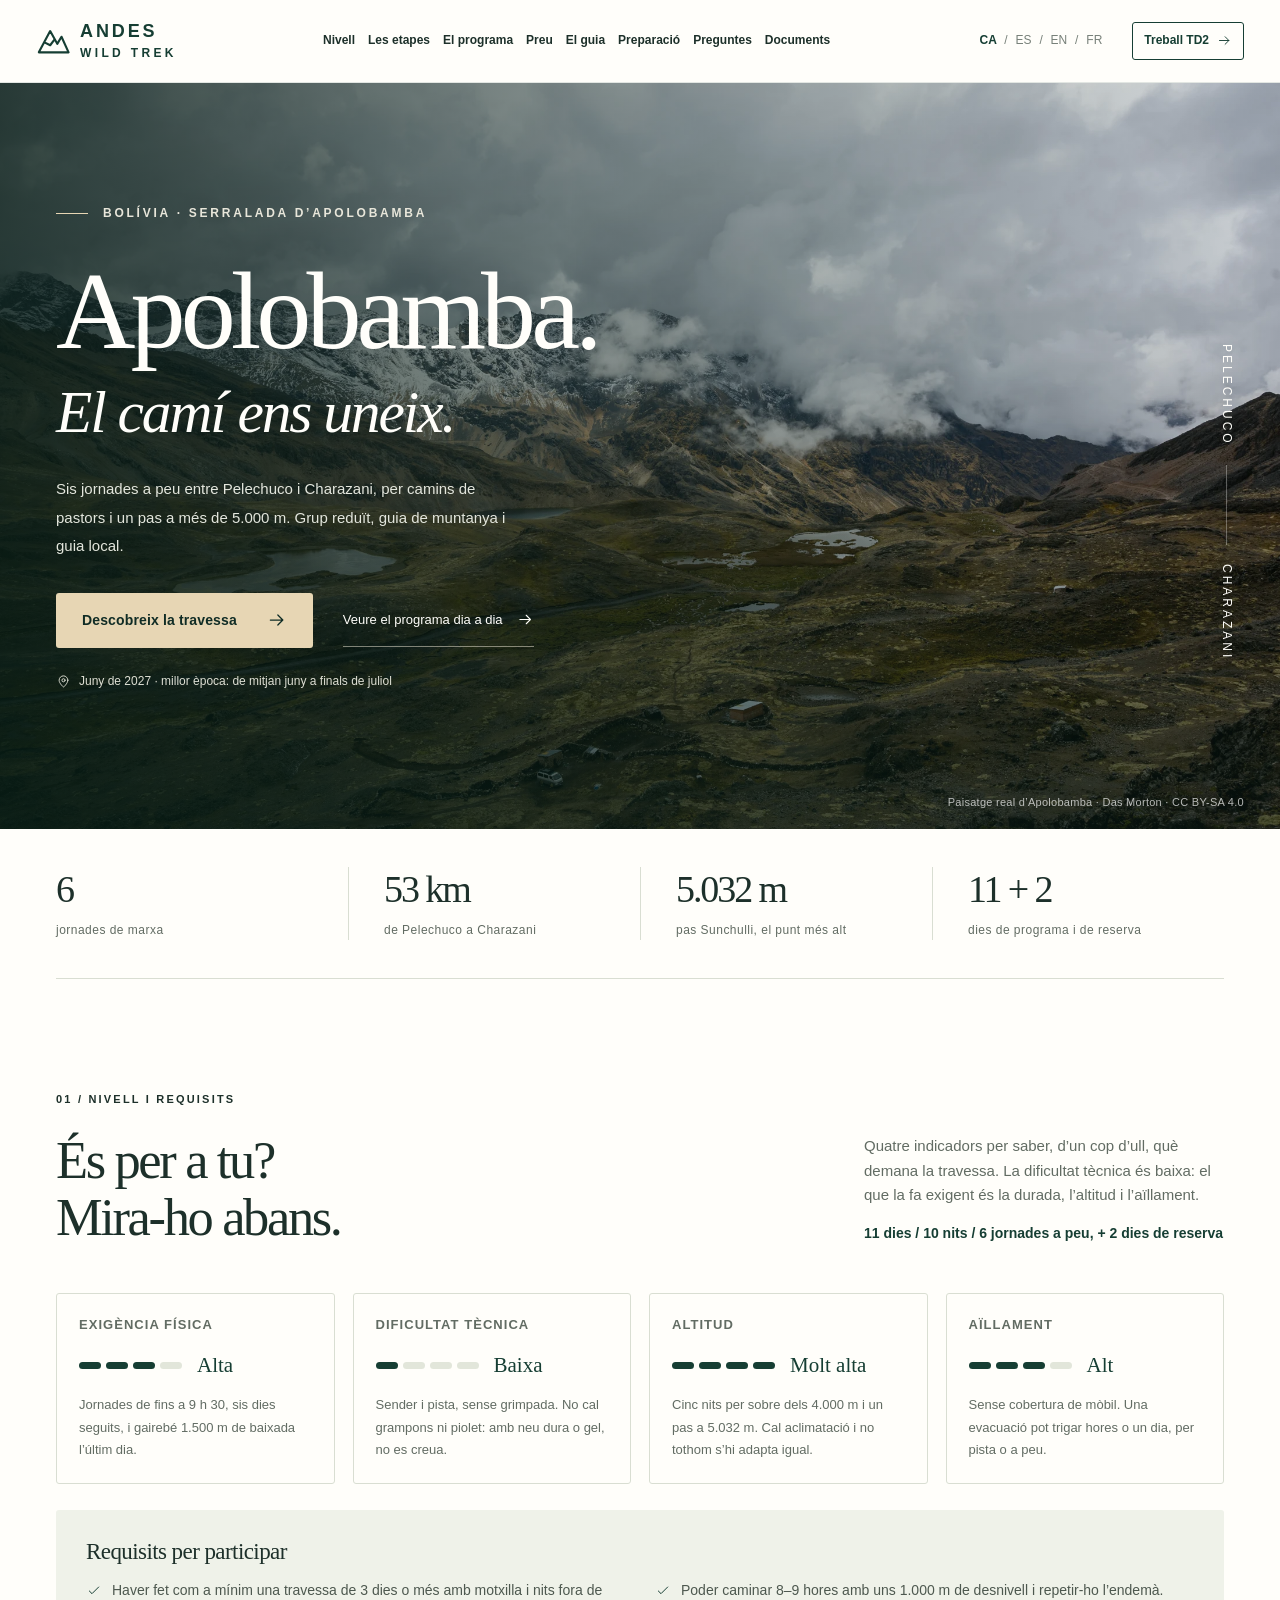
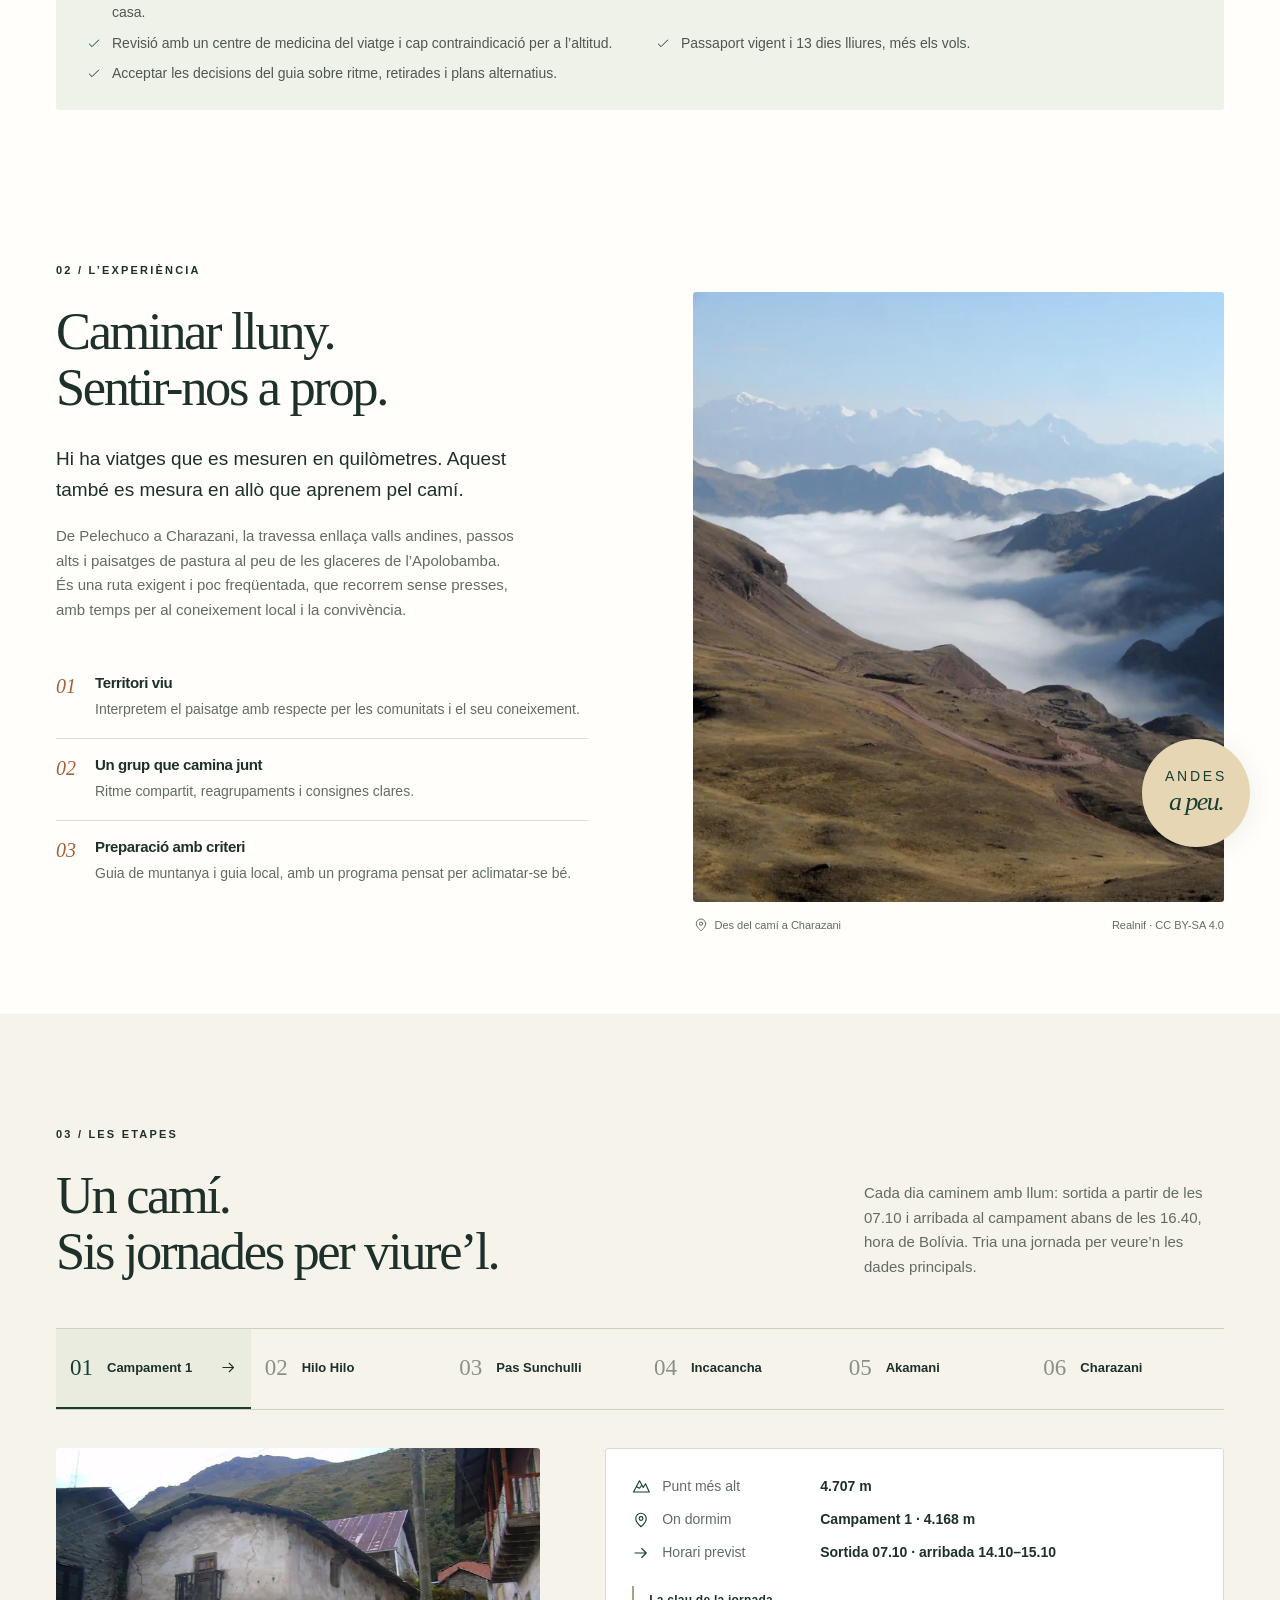
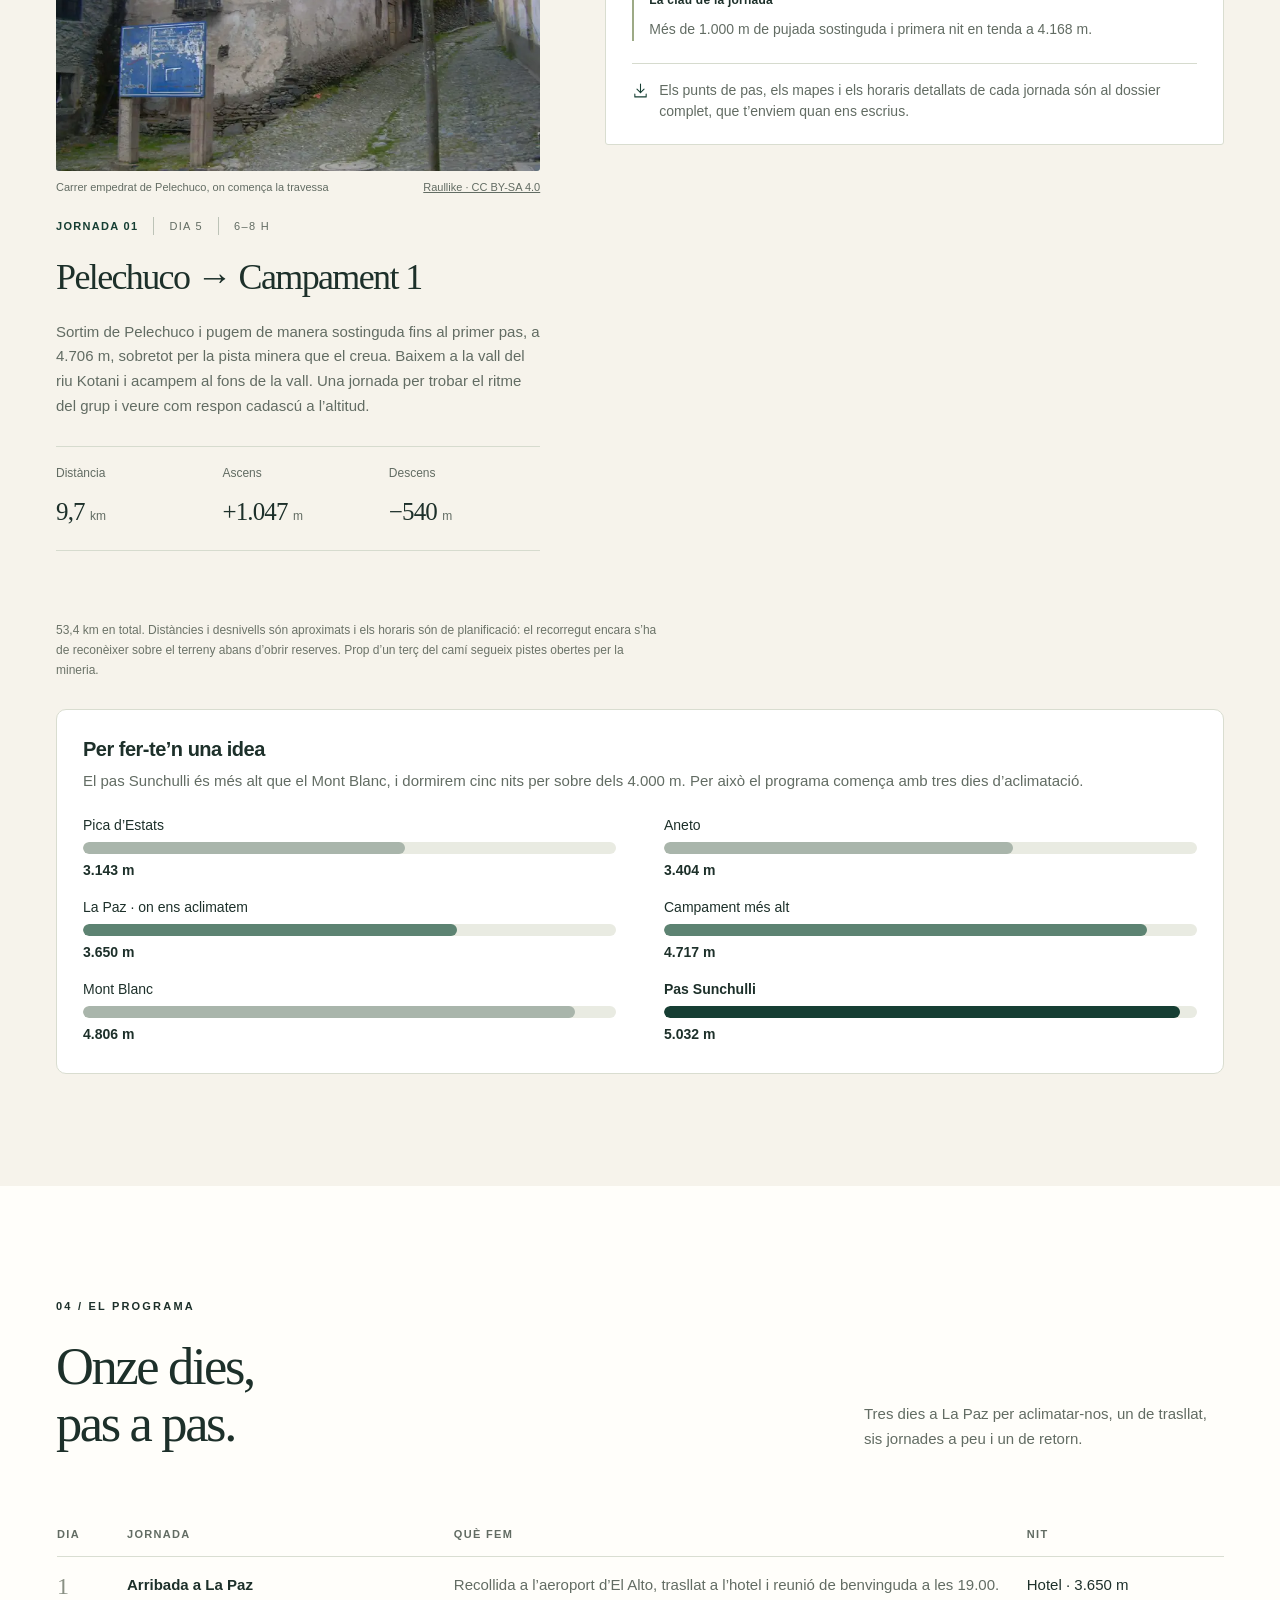
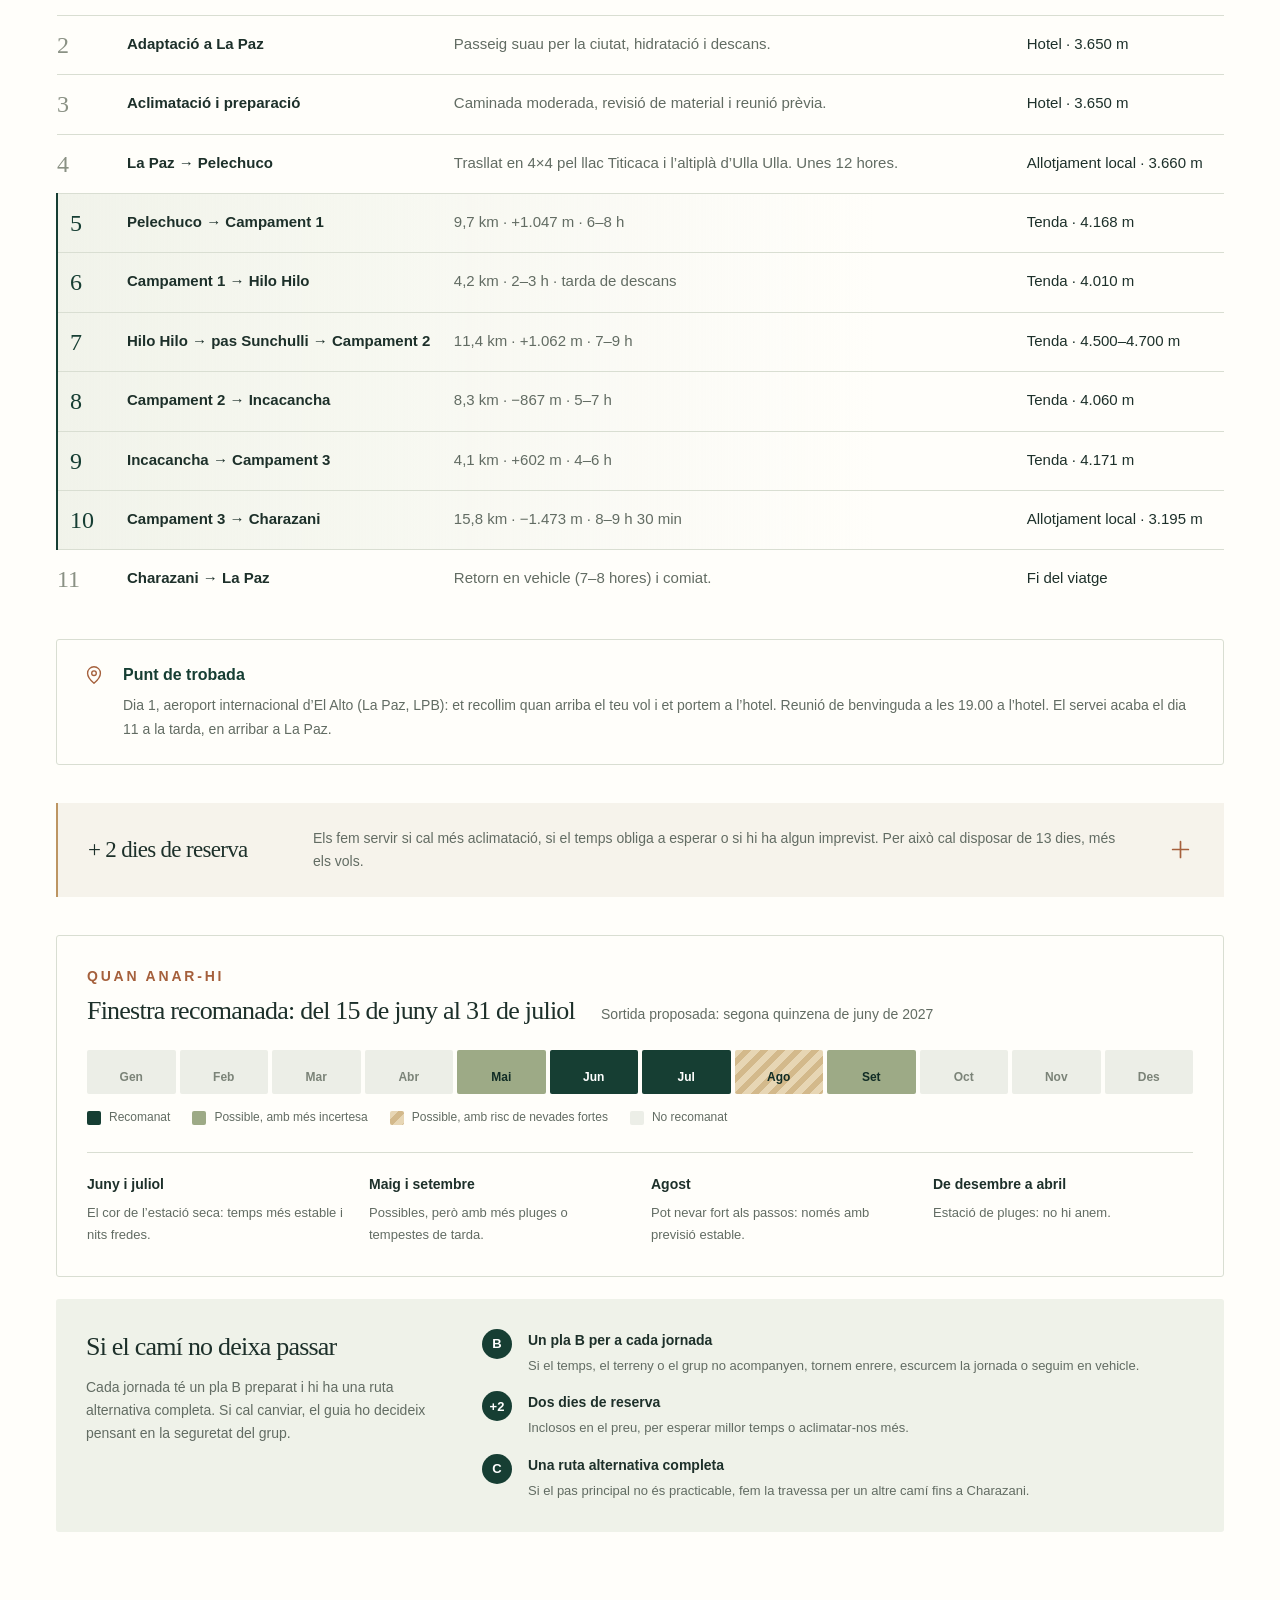
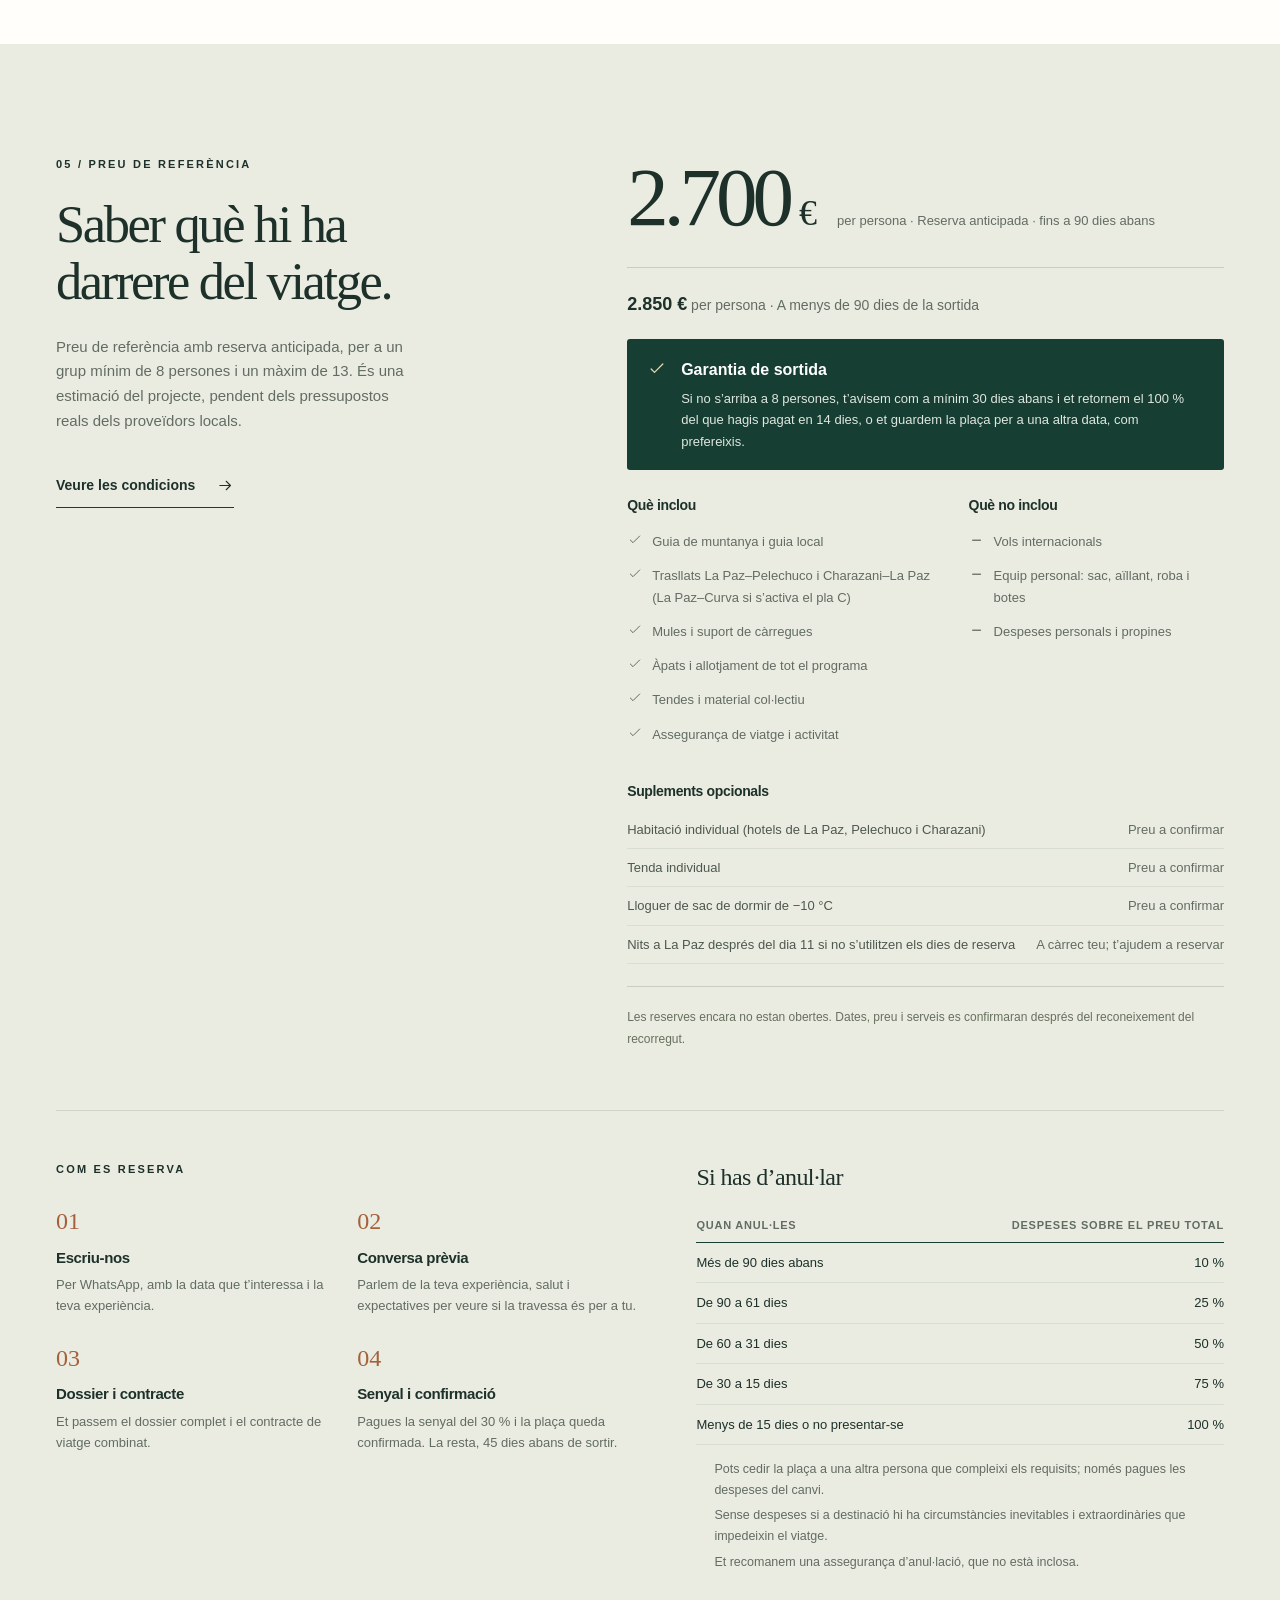
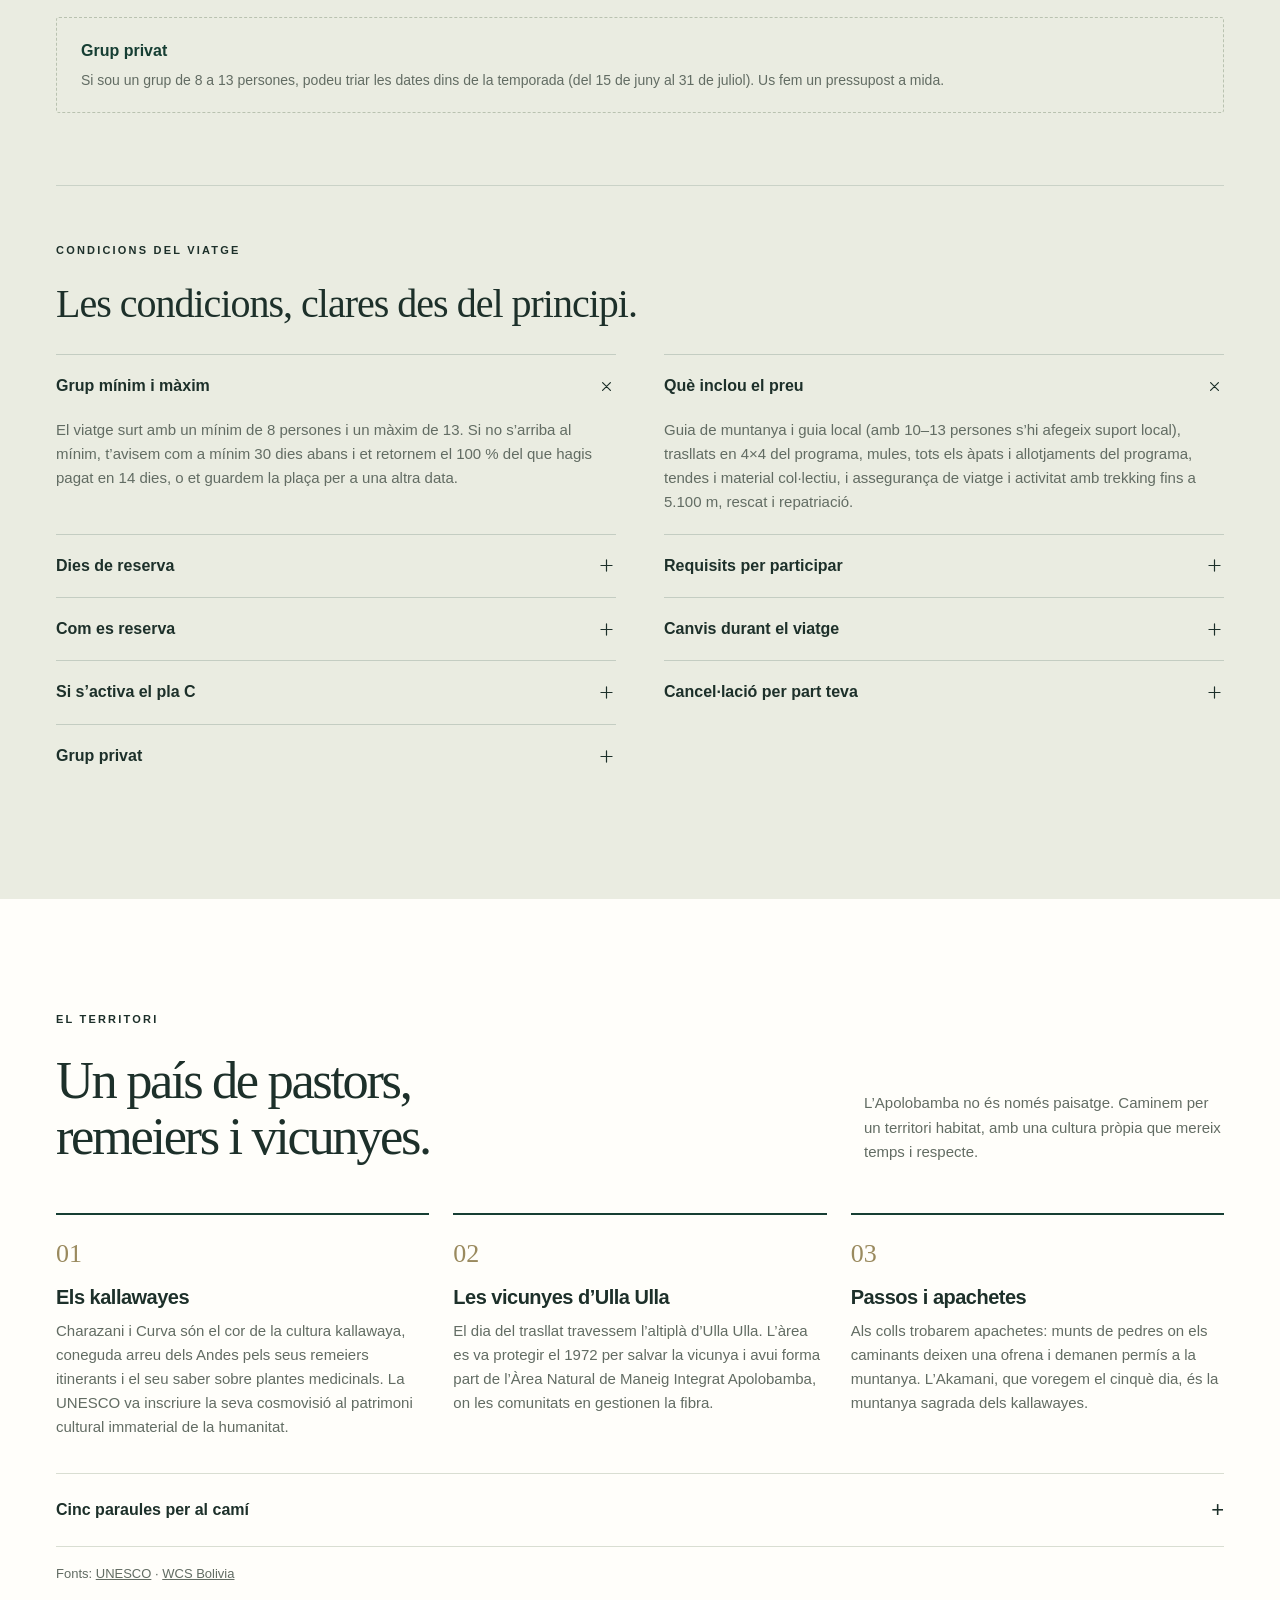
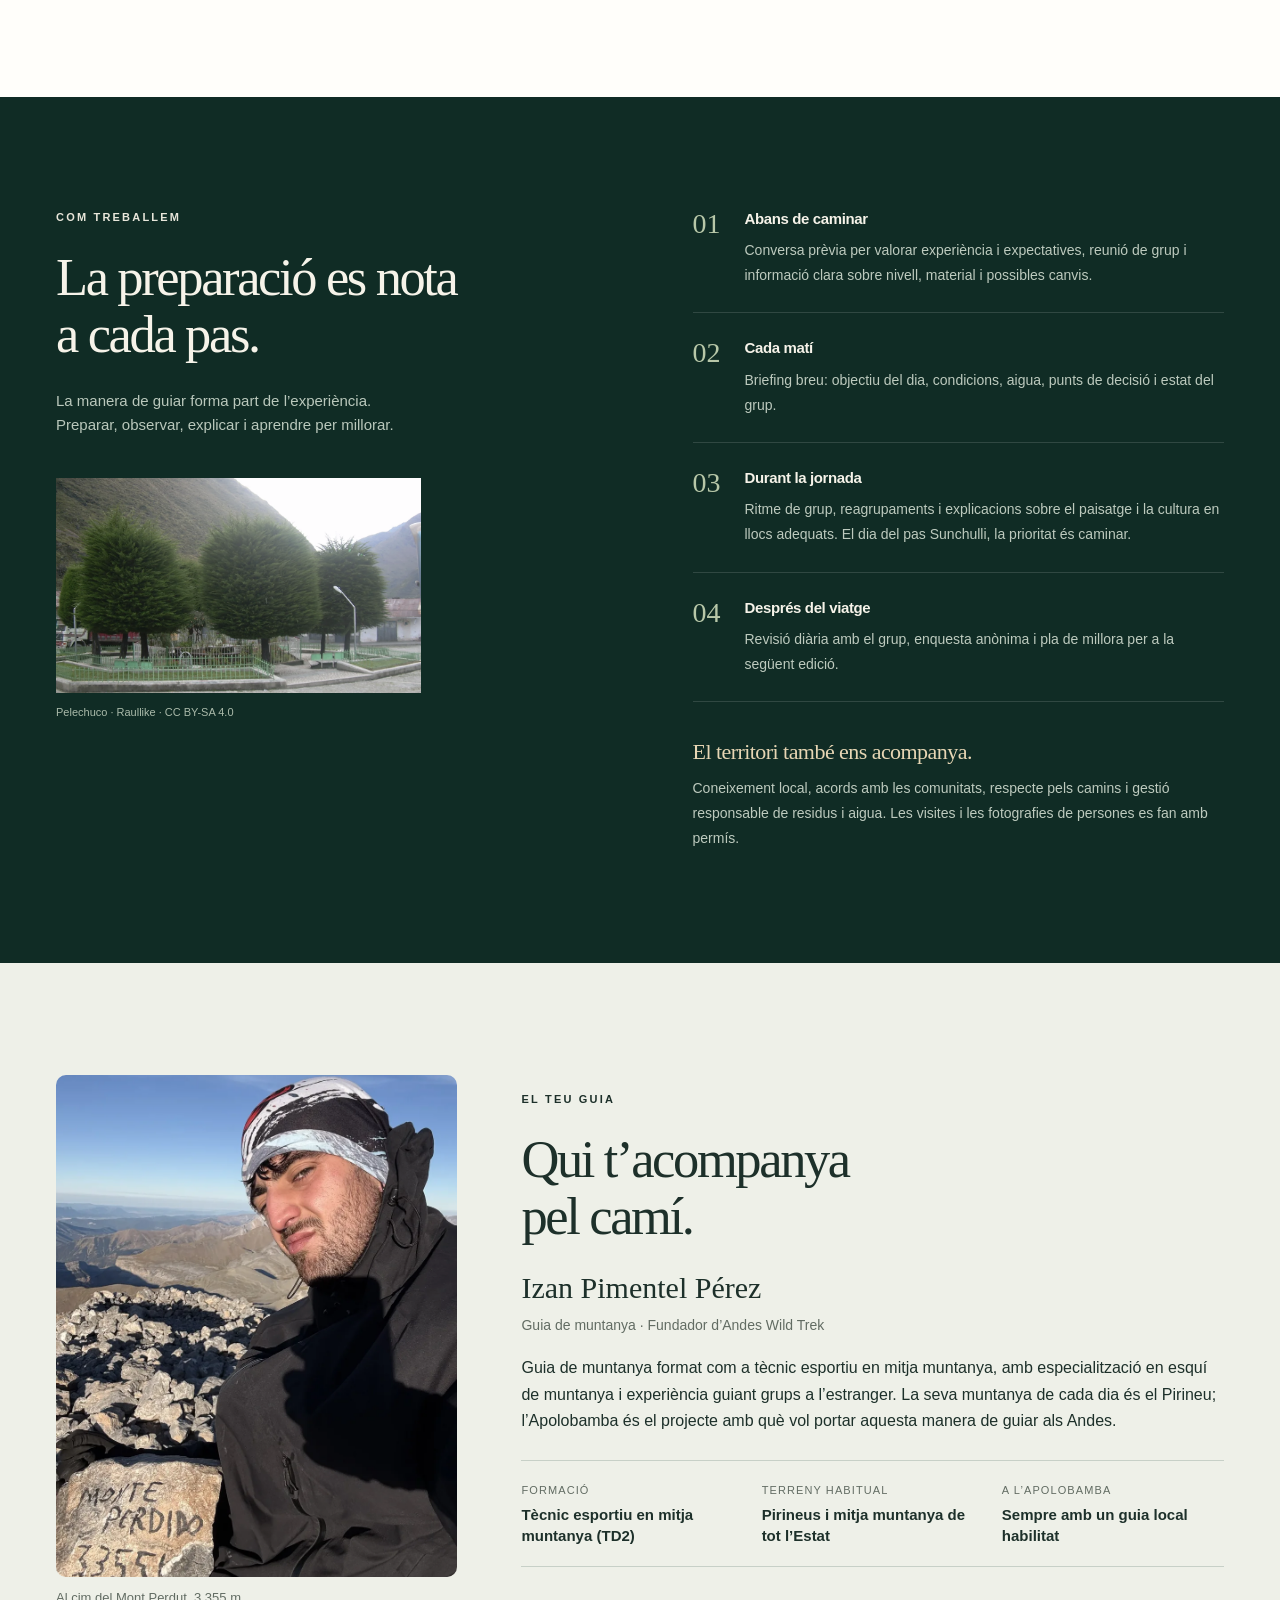
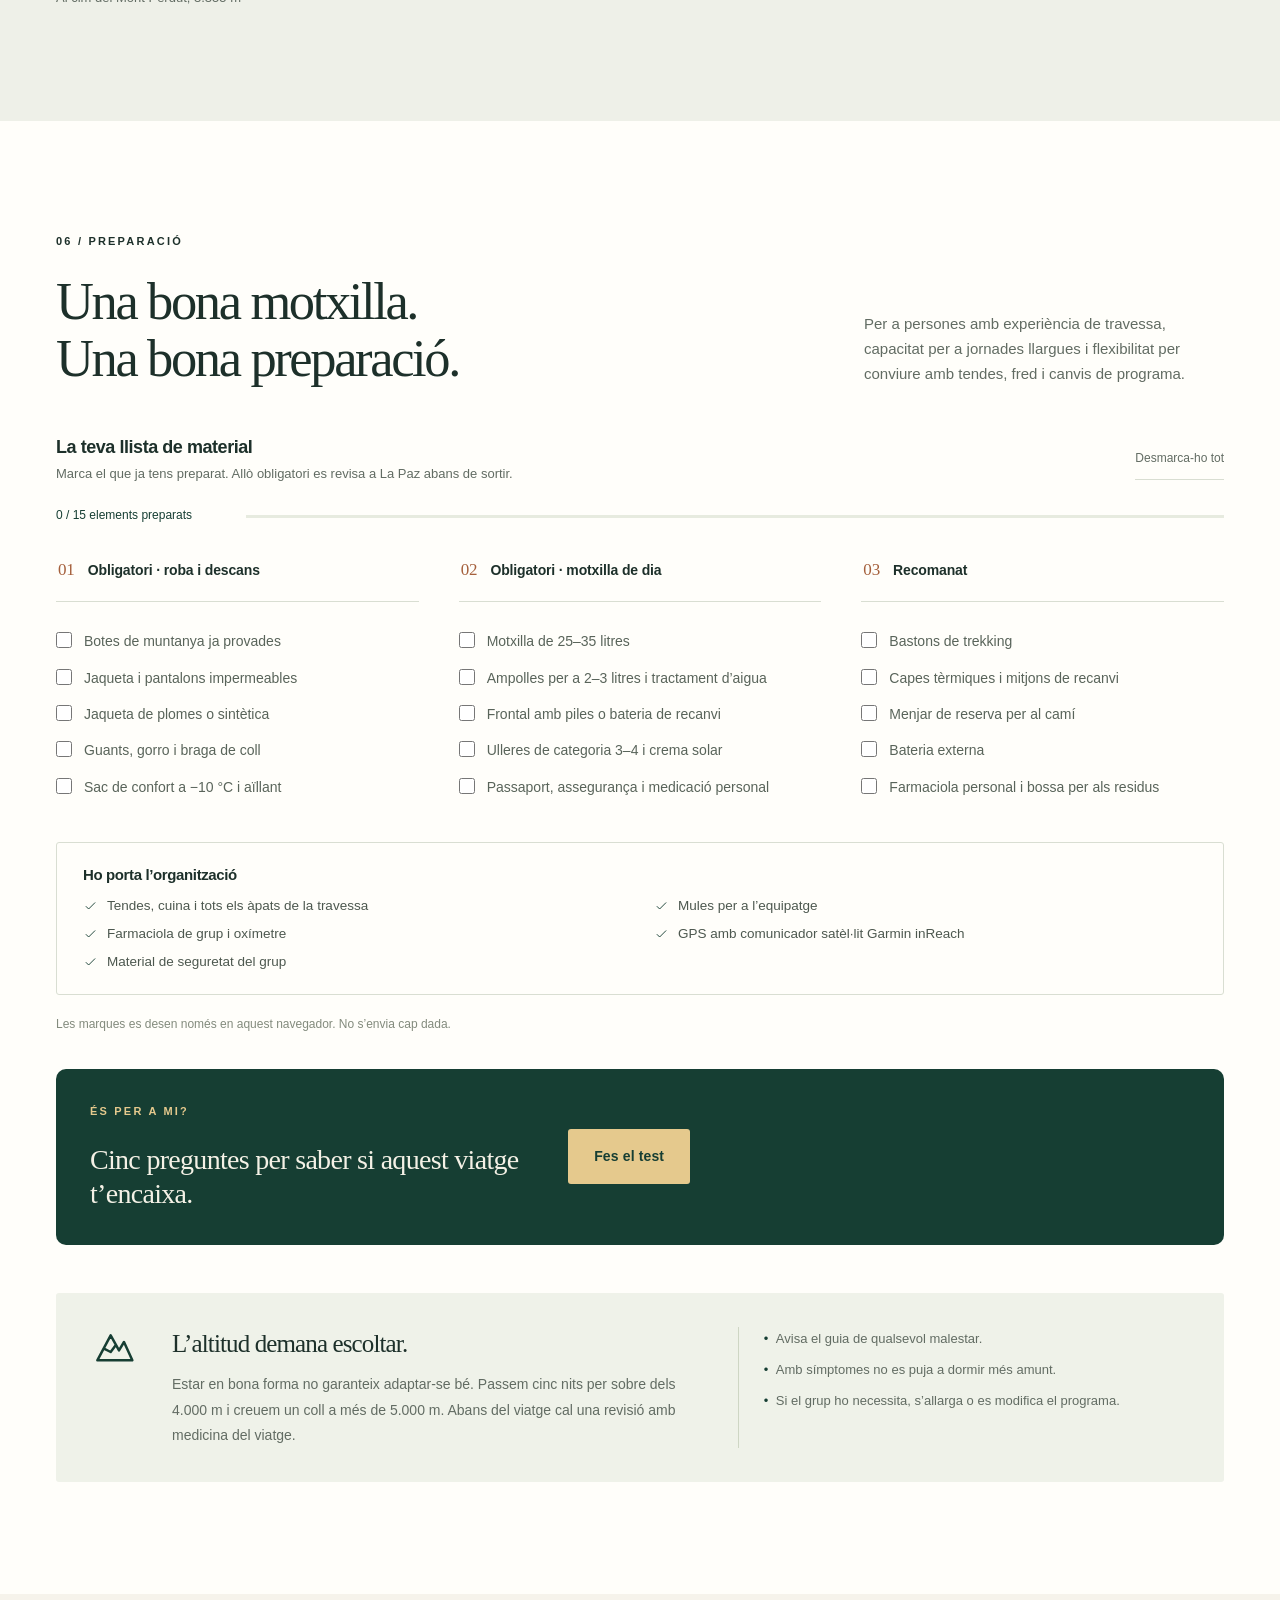
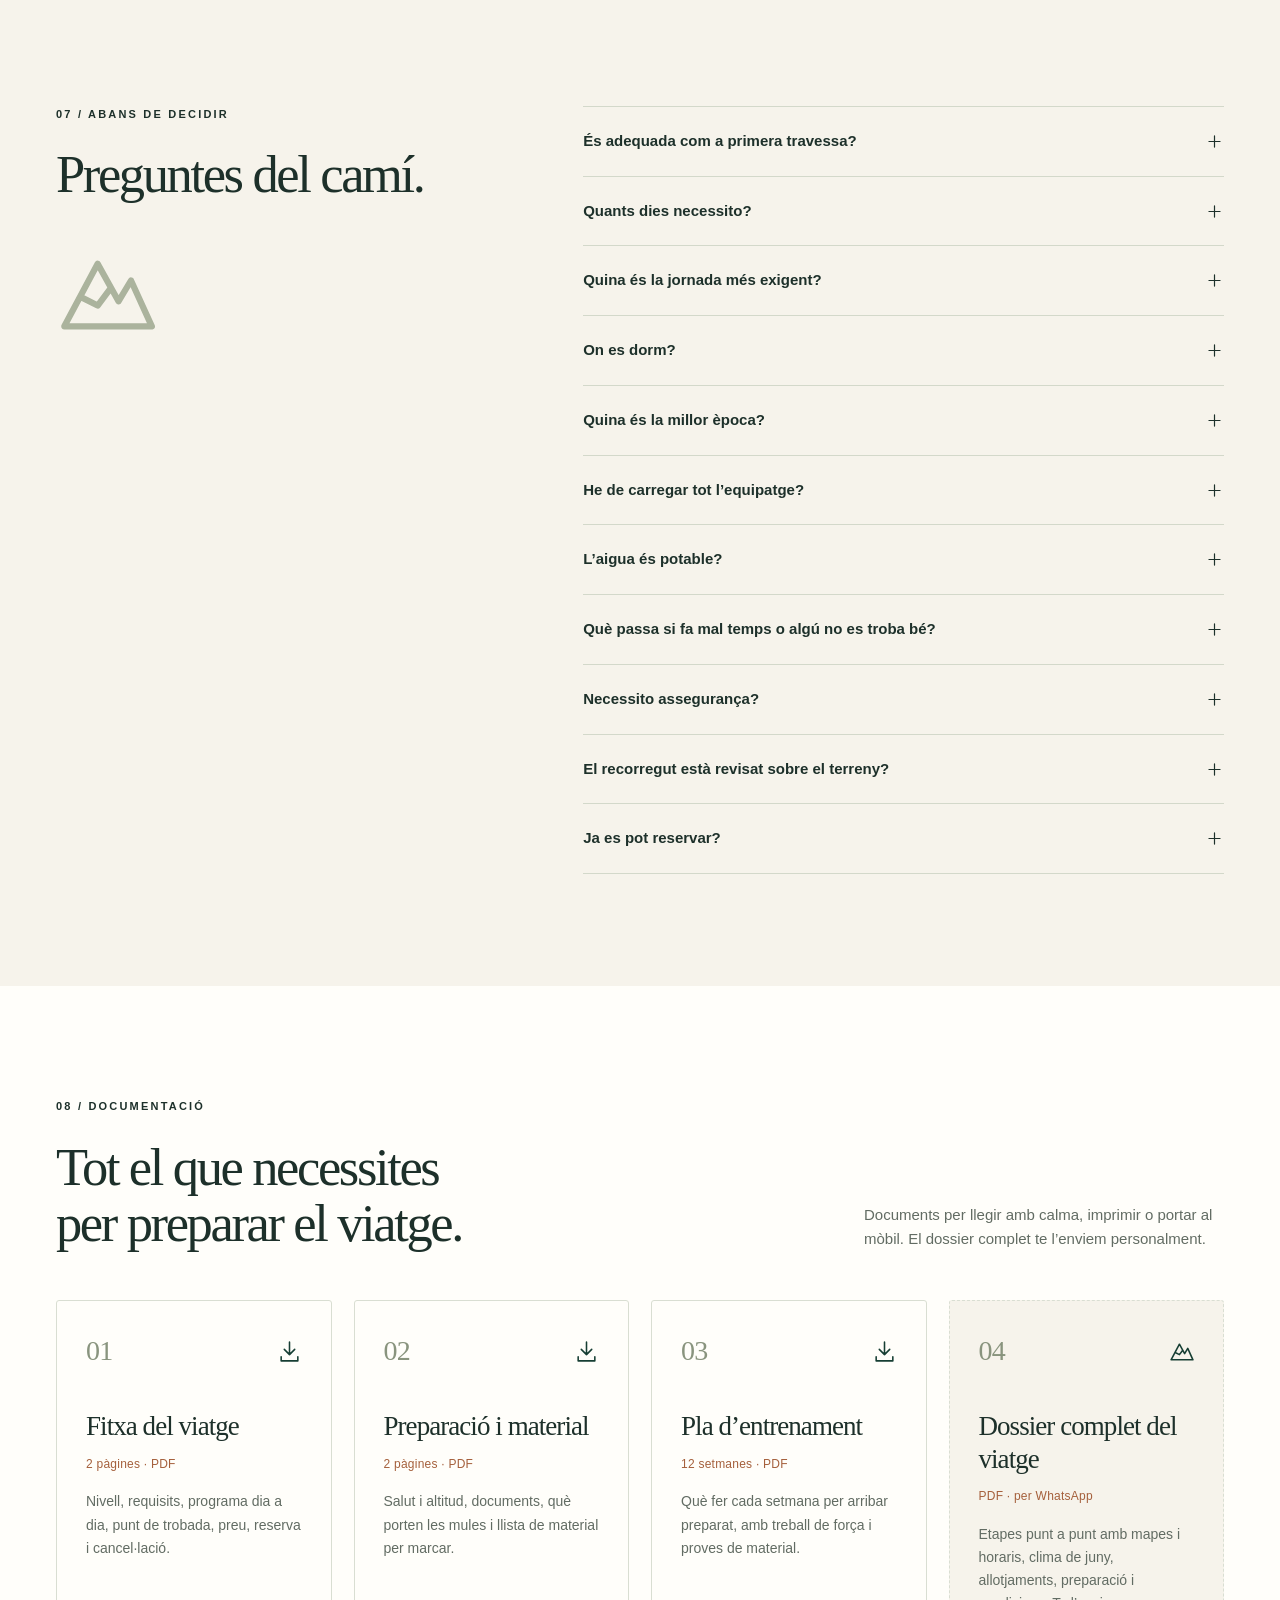
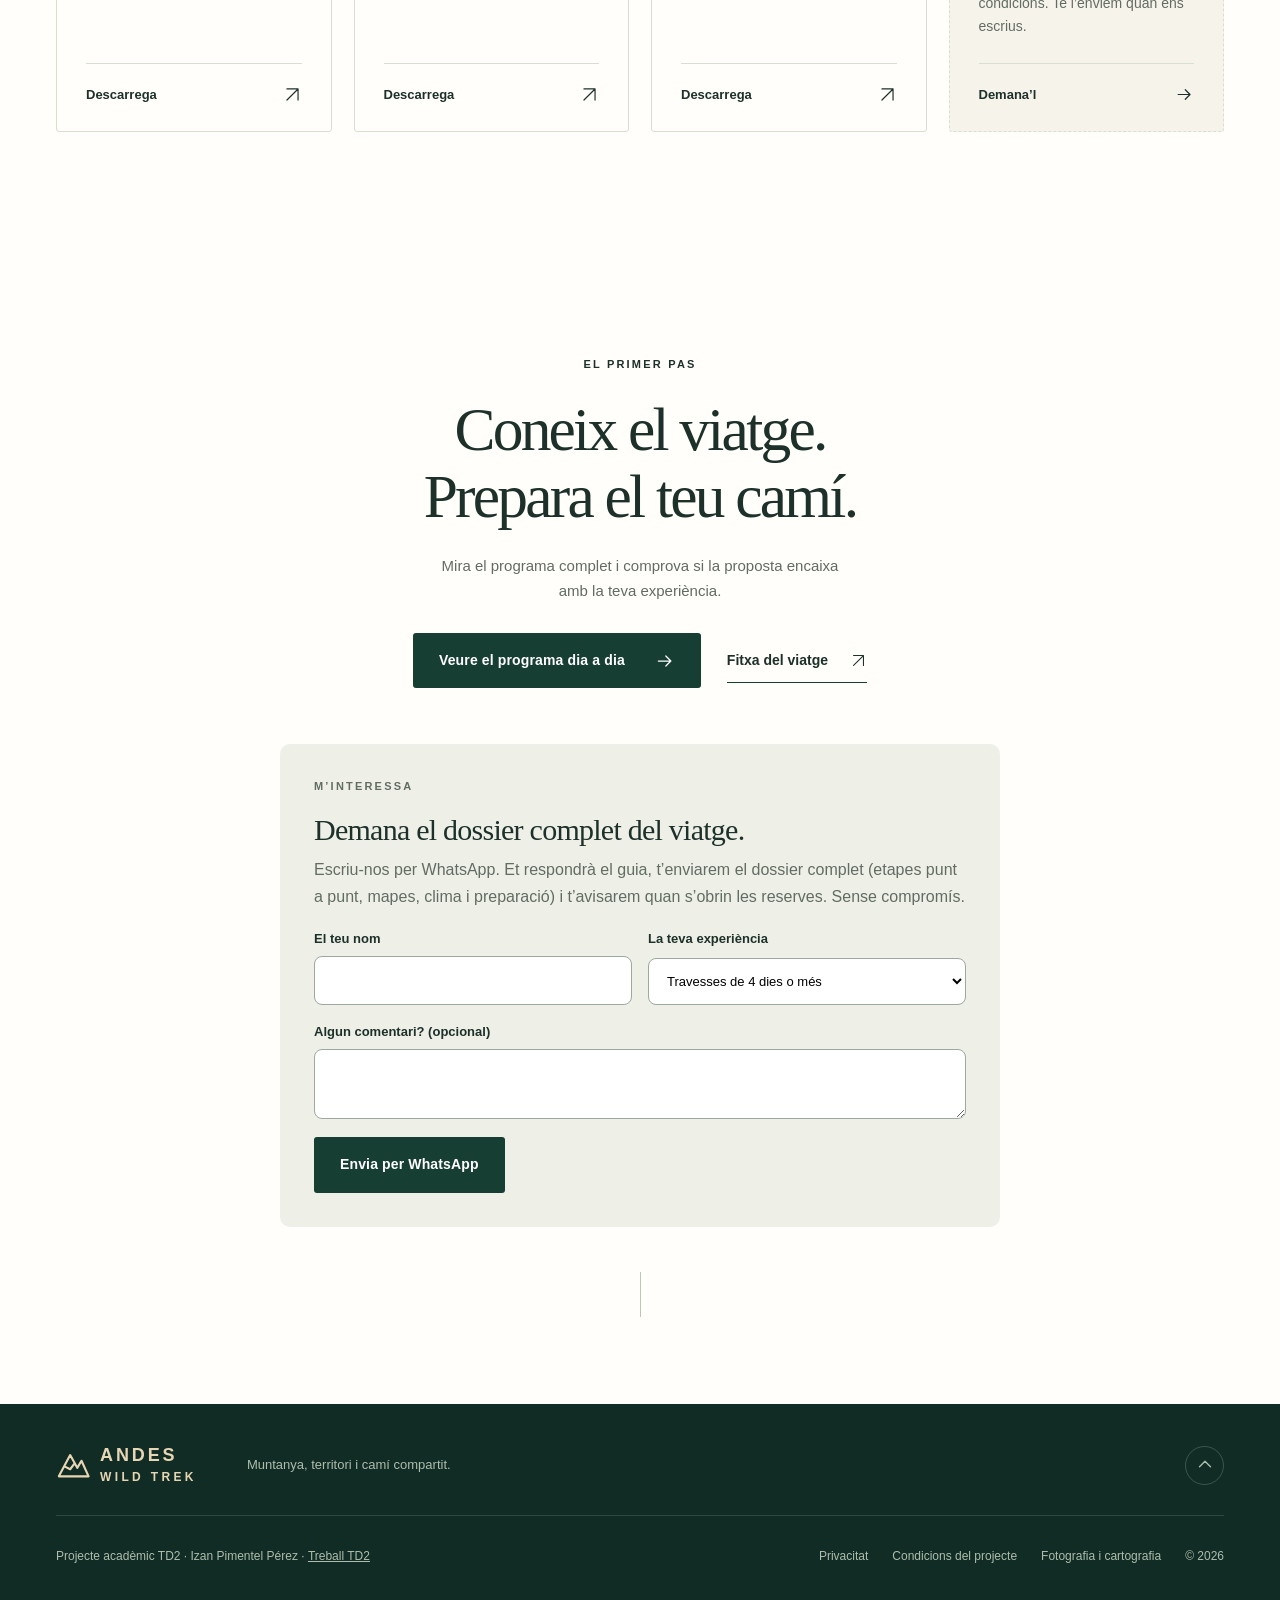
==== index.html @ 0269ec2b "Treball: declinació magnètica al cap. 10 i notes d'inReach i carta IGM a l'Annex D Co-Authored-By: C" ====
<!doctype html>
<html lang="ca"><head><meta charset="utf-8"><script>window.AWT_VERSION="56f9908b1c";(function(v){try{fetch('version.txt?t='+Date.now(),{cache:'no-store'}).then(function(r){return r.ok?r.text():''}).then(function(t){t=t.trim();if(!t||t===v)return;var u=new URL(location.href);if(u.searchParams.get('v')===t)return;u.searchParams.set('v',t);location.replace(u.toString());}).catch(function(){});}catch(e){}})(window.AWT_VERSION);</script><meta name="viewport" content="width=device-width,initial-scale=1"><meta name="theme-color" content="#163e33"><meta name="description" content="Travessa de l’Apolobamba amb Andes Wild Trek: sis jornades a peu entre Pelechuco i Charazani (Bolívia). Programa d’11 dies més 2 de reserva, etapes, preparació i dossier complet."><meta property="og:type" content="website"><meta property="og:title" content="Andes Wild Trek · Apolobamba"><meta property="og:description" content="Entre els camins dels pastors i les grans muntanyes. Sis jornades a peu entre Pelechuco i Charazani: etapes, programa i preparació."><meta property="og:url" content="https://7m5n2m6tv8-eng.github.io/apolobamba/"><meta property="og:image" content="https://7m5n2m6tv8-eng.github.io/apolobamba/assets/og.jpg"><meta property="og:image:width" content="1200"><meta property="og:image:height" content="630"><meta name="twitter:card" content="summary_large_image"><meta name="twitter:card" content="summary_large_image"><meta name="color-scheme" content="light"><title>Apolobamba · Andes Wild Trek | Travessa Pelechuco–Charazani</title><link rel="canonical" href="https://7m5n2m6tv8-eng.github.io/apolobamba/"><link rel="icon" type="image/svg+xml" href="assets/favicon.svg"><link rel="preload" as="image" href="assets/apolobamba-landscape.webp" imagesrcset="assets/apolobamba-landscape-small.webp 1000w, assets/apolobamba-landscape.webp 2200w" imagesizes="100vw"><link rel="stylesheet" href="site.css?v=56f9908b1c"><script type="application/ld+json">{"@context":"https://schema.org","@type":"TouristTrip","name":"Andes Wild Trek · Apolobamba","description":"Projecte de travessa de sis jornades entre Pelechuco i Charazani, amb aclimatació i preparació. Dates i servei per confirmar.","touristType":"Senderistes amb experiència de travessa","inLanguage":["ca","es"],"url":"https://7m5n2m6tv8-eng.github.io/apolobamba/"}</script><script src="content.js?v=56f9908b1c" defer></script><script src="extras.js?v=56f9908b1c" defer></script><script src="photo-credits.js?v=56f9908b1c" defer></script><script src="site.js?v=56f9908b1c" defer></script></head><body><div id="app"><a class="skip" href="#main">Ves al contingut</a>
<header class="header"><div class="nav-wrap"><a class="brand" href="#top" aria-label="Andes Wild Trek"><svg width="34" height="34" viewBox="0 0 24 24" fill="none" stroke="currentColor" stroke-width="1.5" stroke-linecap="round" stroke-linejoin="round" aria-hidden="true"><path d="m2 20 8-15 5 9 3-5 5 11H2Zm4-7 4 2 3-4"/></svg><span>ANDES<small>WILD TREK</small></span></a><nav class="desktop-nav" aria-label="Navegació principal"><a href="#nivell">Nivell</a><a href="#etapes">Les etapes</a><a href="#programa">El programa</a><a href="#pressupost">Preu</a><a href="#guia">El guia</a><a href="#preparacio">Preparació</a><a href="#preguntes">Preguntes</a><a href="#documents">Documents</a></nav><div class="header-actions"><div class="languages" role="group" aria-label="Idioma"><button data-lang="ca" aria-pressed="true" lang="ca">CA</button><span>/</span><button data-lang="es" aria-pressed="false" lang="es">ES</button><span>/</span><button data-lang="en" aria-pressed="false" lang="en">EN</button><span>/</span><button data-lang="fr" aria-pressed="false" lang="fr">FR</button></div><a class="nav-treball" href="treball.html">Treball TD2<svg width="15" height="15" viewBox="0 0 24 24" fill="none" stroke="currentColor" stroke-width="1.5" stroke-linecap="round" stroke-linejoin="round" aria-hidden="true"><path d="M4 12h15m-6-6 6 6-6 6"/></svg></a><button type="button" class="menu-toggle" aria-label="Obre el menú" aria-expanded="false" aria-controls="mobile-nav"><svg width="24" height="24" viewBox="0 0 24 24" fill="none" stroke="currentColor" stroke-width="1.5" stroke-linecap="round" stroke-linejoin="round" aria-hidden="true"><path d="M4 7h16M4 12h16M4 17h16"/></svg></button></div></div><nav id="mobile-nav" hidden aria-label="Obre el menú"><a href="#nivell">Nivell<svg width="20" height="20" viewBox="0 0 24 24" fill="none" stroke="currentColor" stroke-width="1.5" stroke-linecap="round" stroke-linejoin="round" aria-hidden="true"><path d="M4 12h15m-6-6 6 6-6 6"/></svg></a><a href="#etapes">Les etapes<svg width="20" height="20" viewBox="0 0 24 24" fill="none" stroke="currentColor" stroke-width="1.5" stroke-linecap="round" stroke-linejoin="round" aria-hidden="true"><path d="M4 12h15m-6-6 6 6-6 6"/></svg></a><a href="#programa">El programa<svg width="20" height="20" viewBox="0 0 24 24" fill="none" stroke="currentColor" stroke-width="1.5" stroke-linecap="round" stroke-linejoin="round" aria-hidden="true"><path d="M4 12h15m-6-6 6 6-6 6"/></svg></a><a href="#pressupost">Preu<svg width="20" height="20" viewBox="0 0 24 24" fill="none" stroke="currentColor" stroke-width="1.5" stroke-linecap="round" stroke-linejoin="round" aria-hidden="true"><path d="M4 12h15m-6-6 6 6-6 6"/></svg></a><a href="#guia">El guia<svg width="20" height="20" viewBox="0 0 24 24" fill="none" stroke="currentColor" stroke-width="1.5" stroke-linecap="round" stroke-linejoin="round" aria-hidden="true"><path d="M4 12h15m-6-6 6 6-6 6"/></svg></a><a href="#preparacio">Preparació<svg width="20" height="20" viewBox="0 0 24 24" fill="none" stroke="currentColor" stroke-width="1.5" stroke-linecap="round" stroke-linejoin="round" aria-hidden="true"><path d="M4 12h15m-6-6 6 6-6 6"/></svg></a><a href="#preguntes">Preguntes<svg width="20" height="20" viewBox="0 0 24 24" fill="none" stroke="currentColor" stroke-width="1.5" stroke-linecap="round" stroke-linejoin="round" aria-hidden="true"><path d="M4 12h15m-6-6 6 6-6 6"/></svg></a><a href="#documents">Documents<svg width="20" height="20" viewBox="0 0 24 24" fill="none" stroke="currentColor" stroke-width="1.5" stroke-linecap="round" stroke-linejoin="round" aria-hidden="true"><path d="M4 12h15m-6-6 6 6-6 6"/></svg></a><a class="mobile-treball" href="treball.html">Treball TD2<svg width="20" height="20" viewBox="0 0 24 24" fill="none" stroke="currentColor" stroke-width="1.5" stroke-linecap="round" stroke-linejoin="round" aria-hidden="true"><path d="M4 12h15m-6-6 6 6-6 6"/></svg></a></nav></header>
<main id="main"><section class="hero" id="top"><img class="hero-photo" src="assets/apolobamba-landscape.webp" srcset="assets/apolobamba-landscape-small.webp 1000w, assets/apolobamba-landscape.webp 2200w" sizes="100vw" alt="Vall i muntanyes nevades de l’Apolobamba" width="2200" height="1467" fetchpriority="high"><div class="hero-gradient"></div><div class="hero-content wrap"><p class="eyebrow light"><span class="small-line"></span>BOLÍVIA · SERRALADA D’APOLOBAMBA</p><h1>Apolobamba.<em>El camí ens uneix.</em></h1><p class="hero-intro">Sis jornades a peu entre Pelechuco i Charazani, per camins de pastors i un pas a més de 5.000 m. Grup reduït, guia de muntanya i guia local.</p><div class="hero-actions"><a class="button button-sand" href="#etapes">Descobreix la travessa<svg width="20" height="20" viewBox="0 0 24 24" fill="none" stroke="currentColor" stroke-width="1.5" stroke-linecap="round" stroke-linejoin="round" aria-hidden="true"><path d="M4 12h15m-6-6 6 6-6 6"/></svg></a><a class="hero-text-link" href="#programa">Veure el programa dia a dia<svg width="17" height="17" viewBox="0 0 24 24" fill="none" stroke="currentColor" stroke-width="1.5" stroke-linecap="round" stroke-linejoin="round" aria-hidden="true"><path d="M4 12h15m-6-6 6 6-6 6"/></svg></a></div><p class="hero-date"><svg width="15" height="15" viewBox="0 0 24 24" fill="none" stroke="currentColor" stroke-width="1.5" stroke-linecap="round" stroke-linejoin="round" aria-hidden="true"><path d="M19 10c0 5-7 11-7 11S5 15 5 10a7 7 0 1 1 14 0Z"/><circle cx="12" cy="10" r="2.5"/></svg>Juny de 2027 · millor època: de mitjan juny a finals de juliol</p></div><div class="hero-side" aria-hidden="true"><span>PELECHUCO</span><span class="vertical-line"></span><span>CHARAZANI</span></div><a class="photo-credit" href="https://commons.wikimedia.org/wiki/File:Apolobamba_16.jpg" target="_blank" rel="noopener noreferrer">Paisatge real d’Apolobamba · Das Morton · CC BY-SA 4.0</a></section>
<section class="facts wrap" aria-label="La travessa en xifres"><div><strong>6</strong><span>jornades de marxa</span></div><div><strong>53 km</strong><span>de Pelechuco a Charazani</span></div><div><strong>5.032 m</strong><span>pas Sunchulli, el punt més alt</span></div><div><strong>11 + 2</strong><span>dies de programa i de reserva</span></div></section>
<section class="level section wrap" id="nivell"><div class="section-heading"><div><p class="eyebrow">01 / NIVELL I REQUISITS</p><h2>És per a tu?<br>Mira-ho abans.</h2></div><p class="section-intro">Quatre indicadors per saber, d’un cop d’ull, què demana la travessa. La dificultat tècnica és baixa: el que la fa exigent és la durada, l’altitud i l’aïllament.<strong class="level-duration">11 dies / 10 nits / 6 jornades a peu, + 2 dies de reserva</strong></p></div><div class="level-grid"><article><h3>Exigència física</h3><div class="level-dots" role="img" aria-label="Exigència física: Alta (3/4)"><i class="on"></i><i class="on"></i><i class="on"></i><i class=""></i><span>Alta</span></div><p>Jornades de fins a 9 h 30, sis dies seguits, i gairebé 1.500 m de baixada l’últim dia.</p></article><article><h3>Dificultat tècnica</h3><div class="level-dots" role="img" aria-label="Dificultat tècnica: Baixa (1/4)"><i class="on"></i><i class=""></i><i class=""></i><i class=""></i><span>Baixa</span></div><p>Sender i pista, sense grimpada. No cal grampons ni piolet: amb neu dura o gel, no es creua.</p></article><article><h3>Altitud</h3><div class="level-dots" role="img" aria-label="Altitud: Molt alta (4/4)"><i class="on"></i><i class="on"></i><i class="on"></i><i class="on"></i><span>Molt alta</span></div><p>Cinc nits per sobre dels 4.000 m i un pas a 5.032 m. Cal aclimatació i no tothom s’hi adapta igual.</p></article><article><h3>Aïllament</h3><div class="level-dots" role="img" aria-label="Aïllament: Alt (3/4)"><i class="on"></i><i class="on"></i><i class="on"></i><i class=""></i><span>Alt</span></div><p>Sense cobertura de mòbil. Una evacuació pot trigar hores o un dia, per pista o a peu.</p></article></div><div class="reqs"><h3>Requisits per participar</h3><ul><li><svg width="16" height="16" viewBox="0 0 24 24" fill="none" stroke="currentColor" stroke-width="1.5" stroke-linecap="round" stroke-linejoin="round" aria-hidden="true"><path d="m5 12 4 4L19 6"/></svg>Haver fet com a mínim una travessa de 3 dies o més amb motxilla i nits fora de casa.</li><li><svg width="16" height="16" viewBox="0 0 24 24" fill="none" stroke="currentColor" stroke-width="1.5" stroke-linecap="round" stroke-linejoin="round" aria-hidden="true"><path d="m5 12 4 4L19 6"/></svg>Poder caminar 8–9 hores amb uns 1.000 m de desnivell i repetir-ho l’endemà.</li><li><svg width="16" height="16" viewBox="0 0 24 24" fill="none" stroke="currentColor" stroke-width="1.5" stroke-linecap="round" stroke-linejoin="round" aria-hidden="true"><path d="m5 12 4 4L19 6"/></svg>Revisió amb un centre de medicina del viatge i cap contraindicació per a l’altitud.</li><li><svg width="16" height="16" viewBox="0 0 24 24" fill="none" stroke="currentColor" stroke-width="1.5" stroke-linecap="round" stroke-linejoin="round" aria-hidden="true"><path d="m5 12 4 4L19 6"/></svg>Passaport vigent i 13 dies lliures, més els vols.</li><li><svg width="16" height="16" viewBox="0 0 24 24" fill="none" stroke="currentColor" stroke-width="1.5" stroke-linecap="round" stroke-linejoin="round" aria-hidden="true"><path d="m5 12 4 4L19 6"/></svg>Acceptar les decisions del guia sobre ritme, retirades i plans alternatius.</li></ul></div></section>
<section class="story section wrap" id="experiencia"><div class="story-main"><p class="eyebrow">02 / L’EXPERIÈNCIA</p><h2>Caminar lluny.<br>Sentir-nos a prop.</h2><p class="lead">Hi ha viatges que es mesuren en quilòmetres. Aquest també es mesura en allò que aprenem pel camí.</p><p class="muted">De Pelechuco a Charazani, la travessa enllaça valls andines, passos alts i paisatges de pastura al peu de les glaceres de l’Apolobamba. És una ruta exigent i poc freqüentada, que recorrem sense presses, amb temps per al coneixement local i la convivència.</p><div class="story-values"><div><span>01</span><article><h3>Territori viu</h3><p>Interpretem el paisatge amb respecte per les comunitats i el seu coneixement.</p></article></div><div><span>02</span><article><h3>Un grup que camina junt</h3><p>Ritme compartit, reagrupaments i consignes clares.</p></article></div><div><span>03</span><article><h3>Preparació amb criteri</h3><p>Guia de muntanya i guia local, amb un programa pensat per aclimatar-se bé.</p></article></div></div></div><figure class="story-visual"><img src="assets/apolobamba-range.webp" srcset="assets/apolobamba-range-small.webp 1000w, assets/apolobamba-range.webp 2200w" sizes="(max-width:800px) 90vw, 45vw" alt="Núvols entre les muntanyes de l’Apolobamba, vistos des del camí a Charazani" width="2200" height="1650" loading="lazy"><figcaption><span><svg width="16" height="16" viewBox="0 0 24 24" fill="none" stroke="currentColor" stroke-width="1.5" stroke-linecap="round" stroke-linejoin="round" aria-hidden="true"><path d="M19 10c0 5-7 11-7 11S5 15 5 10a7 7 0 1 1 14 0Z"/><circle cx="12" cy="10" r="2.5"/></svg>Des del camí a Charazani</span><span>Realnif · CC BY-SA 4.0</span></figcaption><div class="visual-stamp" aria-hidden="true">ANDES<br><em>a peu.</em></div></figure></section>
<section class="route-section section" id="etapes"><div class="wrap"><div class="section-heading"><div><p class="eyebrow">03 / LES ETAPES</p><h2>Un camí.<br>Sis jornades per viure’l.</h2></div><p class="section-intro">Cada dia caminem amb llum: sortida a partir de les 07.10 i arribada al campament abans de les 16.40, hora de Bolívia. Tria una jornada per veure’n les dades principals.</p></div><div class="stage-tabs" role="tablist" aria-label="03 / LES ETAPES"><button type="button" role="tab" id="stage-tab-0" data-stage="0" aria-selected="true" aria-controls="stage-panel" tabindex="0"><span>01</span><span>Campament 1</span><svg width="17" height="17" viewBox="0 0 24 24" fill="none" stroke="currentColor" stroke-width="1.5" stroke-linecap="round" stroke-linejoin="round" aria-hidden="true"><path d="M4 12h15m-6-6 6 6-6 6"/></svg></button><button type="button" role="tab" id="stage-tab-1" data-stage="1" aria-selected="false" aria-controls="stage-panel" tabindex="-1"><span>02</span><span>Hilo Hilo</span><svg width="17" height="17" viewBox="0 0 24 24" fill="none" stroke="currentColor" stroke-width="1.5" stroke-linecap="round" stroke-linejoin="round" aria-hidden="true"><path d="M4 12h15m-6-6 6 6-6 6"/></svg></button><button type="button" role="tab" id="stage-tab-2" data-stage="2" aria-selected="false" aria-controls="stage-panel" tabindex="-1"><span>03</span><span>Pas Sunchulli</span><svg width="17" height="17" viewBox="0 0 24 24" fill="none" stroke="currentColor" stroke-width="1.5" stroke-linecap="round" stroke-linejoin="round" aria-hidden="true"><path d="M4 12h15m-6-6 6 6-6 6"/></svg></button><button type="button" role="tab" id="stage-tab-3" data-stage="3" aria-selected="false" aria-controls="stage-panel" tabindex="-1"><span>04</span><span>Incacancha</span><svg width="17" height="17" viewBox="0 0 24 24" fill="none" stroke="currentColor" stroke-width="1.5" stroke-linecap="round" stroke-linejoin="round" aria-hidden="true"><path d="M4 12h15m-6-6 6 6-6 6"/></svg></button><button type="button" role="tab" id="stage-tab-4" data-stage="4" aria-selected="false" aria-controls="stage-panel" tabindex="-1"><span>05</span><span>Akamani</span><svg width="17" height="17" viewBox="0 0 24 24" fill="none" stroke="currentColor" stroke-width="1.5" stroke-linecap="round" stroke-linejoin="round" aria-hidden="true"><path d="M4 12h15m-6-6 6 6-6 6"/></svg></button><button type="button" role="tab" id="stage-tab-5" data-stage="5" aria-selected="false" aria-controls="stage-panel" tabindex="-1"><span>06</span><span>Charazani</span><svg width="17" height="17" viewBox="0 0 24 24" fill="none" stroke="currentColor" stroke-width="1.5" stroke-linecap="round" stroke-linejoin="round" aria-hidden="true"><path d="M4 12h15m-6-6 6 6-6 6"/></svg></button></div><div id="stage-panel" class="stage-panel" role="tabpanel" aria-labelledby="stage-tab-0" tabindex="0"><div class="stage-copy"><figure class="stage-photo"><img src="assets/jornada-1-small.webp" srcset="assets/jornada-1-small.webp 800w, assets/jornada-1.webp 1600w" sizes="(max-width:800px) 90vw, 46vw" alt="Carrer empedrat de Pelechuco, on comença la travessa" width="1600" height="1200" loading="lazy" decoding="async"><figcaption><span>Carrer empedrat de Pelechuco, on comença la travessa</span><a href="https://commons.wikimedia.org/wiki/File:Pelechuco.jpg" target="_blank" rel="noopener noreferrer">Raullike · CC BY-SA 4.0</a></figcaption></figure><div class="stage-kicker"><span>Jornada 01</span><span>Dia 5</span><span>6–8 h</span></div><h3>Pelechuco → Campament 1</h3><p>Sortim de Pelechuco i pugem de manera sostinguda fins al primer pas, a 4.706 m, sobretot per la pista minera que el creua. Baixem a la vall del riu Kotani i acampem al fons de la vall. Una jornada per trobar el ritme del grup i veure com respon cadascú a l’altitud.</p><dl class="stage-metrics"><div><dt>Distància</dt><dd>9,7 <small>km</small></dd></div><div><dt>Ascens</dt><dd>+1.047 <small>m</small></dd></div><div><dt>Descens</dt><dd>−540 <small>m</small></dd></div></dl></div><div class="stage-side"><ul class="stage-facts"><li><svg width="18" height="18" viewBox="0 0 24 24" fill="none" stroke="currentColor" stroke-width="1.5" stroke-linecap="round" stroke-linejoin="round" aria-hidden="true"><path d="m2 20 8-15 5 9 3-5 5 11H2Zm4-7 4 2 3-4"/></svg><span>Punt més alt</span><b>4.707 m</b></li><li><svg width="18" height="18" viewBox="0 0 24 24" fill="none" stroke="currentColor" stroke-width="1.5" stroke-linecap="round" stroke-linejoin="round" aria-hidden="true"><path d="M19 10c0 5-7 11-7 11S5 15 5 10a7 7 0 1 1 14 0Z"/><circle cx="12" cy="10" r="2.5"/></svg><span>On dormim</span><b>Campament 1 · 4.168 m</b></li><li><svg width="18" height="18" viewBox="0 0 24 24" fill="none" stroke="currentColor" stroke-width="1.5" stroke-linecap="round" stroke-linejoin="round" aria-hidden="true"><path d="M4 12h15m-6-6 6 6-6 6"/></svg><span>Horari previst</span><b>Sortida 07.10 · arribada 14.10–15.10</b></li></ul><div class="stage-focus "><strong>La clau de la jornada</strong><p>Més de 1.000 m de pujada sostinguda i primera nit en tenda a 4.168 m.</p></div><p class="stage-dossier"><svg width="17" height="17" viewBox="0 0 24 24" fill="none" stroke="currentColor" stroke-width="1.5" stroke-linecap="round" stroke-linejoin="round" aria-hidden="true"><path d="M12 3v12m-5-5 5 5 5-5M4 17v4h16v-4"/></svg><span>Els punts de pas, els mapes i els horaris detallats de cada jornada són al dossier complet, que t’enviem quan ens escrius.</span></p></div></div><div class="route-notes"><p>53,4 km en total. Distàncies i desnivells són aproximats i els horaris són de planificació: el recorregut encara s’ha de reconèixer sobre el terreny abans d’obrir reserves. Prop d’un terç del camí segueix pistes obertes per la mineria.</p></div><div class="cmp-card"><h3>Per fer-te’n una idea</h3><p>El pas Sunchulli és més alt que el Mont Blanc, i dormirem cinc nits per sobre dels 4.000 m. Per això el programa comença amb tres dies d’aclimatació.</p><ul class="cmp"><li class="k0"><span>Pica d’Estats</span><div><i style="width:60.4%"></i></div><b>3.143 m</b></li><li class="k0"><span>Aneto</span><div><i style="width:65.5%"></i></div><b>3.404 m</b></li><li class="k1"><span>La Paz · on ens aclimatem</span><div><i style="width:70.2%"></i></div><b>3.650 m</b></li><li class="k1"><span>Campament més alt</span><div><i style="width:90.7%"></i></div><b>4.717 m</b></li><li class="k0"><span>Mont Blanc</span><div><i style="width:92.4%"></i></div><b>4.806 m</b></li><li class="k2"><span>Pas Sunchulli</span><div><i style="width:96.8%"></i></div><b>5.032 m</b></li></ul></div></div></section>
<section class="journey section wrap" id="programa"><div class="section-heading"><div><p class="eyebrow">04 / EL PROGRAMA</p><h2>Onze dies,<br>pas a pas.</h2></div><p class="section-intro">Tres dies a La Paz per aclimatar-nos, un de trasllat, sis jornades a peu i un de retorn.</p></div><div class="table-scroll"><table class="itinerary"><thead><tr><th scope="col">Dia</th><th scope="col">Jornada</th><th scope="col">Què fem</th><th scope="col">Nit</th></tr></thead><tbody><tr class=""><td class="itin-day">1</td><th scope="row">Arribada a La Paz</th><td>Recollida a l’aeroport d’El Alto, trasllat a l’hotel i reunió de benvinguda a les 19.00.</td><td class="itin-night">Hotel · 3.650 m</td></tr><tr class=""><td class="itin-day">2</td><th scope="row">Adaptació a La Paz</th><td>Passeig suau per la ciutat, hidratació i descans.</td><td class="itin-night">Hotel · 3.650 m</td></tr><tr class=""><td class="itin-day">3</td><th scope="row">Aclimatació i preparació</th><td>Caminada moderada, revisió de material i reunió prèvia.</td><td class="itin-night">Hotel · 3.650 m</td></tr><tr class=""><td class="itin-day">4</td><th scope="row">La Paz → Pelechuco</th><td>Trasllat en 4×4 pel llac Titicaca i l’altiplà d’Ulla Ulla. Unes 12 hores.</td><td class="itin-night">Allotjament local · 3.660 m</td></tr><tr class="walk"><td class="itin-day">5</td><th scope="row">Pelechuco → Campament 1</th><td>9,7 km · +1.047 m · 6–8 h</td><td class="itin-night">Tenda · 4.168 m</td></tr><tr class="walk"><td class="itin-day">6</td><th scope="row">Campament 1 → Hilo Hilo</th><td>4,2 km · 2–3 h · tarda de descans</td><td class="itin-night">Tenda · 4.010 m</td></tr><tr class="walk"><td class="itin-day">7</td><th scope="row">Hilo Hilo → pas Sunchulli → Campament 2</th><td>11,4 km · +1.062 m · 7–9 h</td><td class="itin-night">Tenda · 4.500–4.700 m</td></tr><tr class="walk"><td class="itin-day">8</td><th scope="row">Campament 2 → Incacancha</th><td>8,3 km · −867 m · 5–7 h</td><td class="itin-night">Tenda · 4.060 m</td></tr><tr class="walk"><td class="itin-day">9</td><th scope="row">Incacancha → Campament 3</th><td>4,1 km · +602 m · 4–6 h</td><td class="itin-night">Tenda · 4.171 m</td></tr><tr class="walk"><td class="itin-day">10</td><th scope="row">Campament 3 → Charazani</th><td>15,8 km · −1.473 m · 8–9 h 30 min</td><td class="itin-night">Allotjament local · 3.195 m</td></tr><tr class=""><td class="itin-day">11</td><th scope="row">Charazani → La Paz</th><td>Retorn en vehicle (7–8 hores) i comiat.</td><td class="itin-night">Fi del viatge</td></tr></tbody></table></div><aside class="meet"><svg width="22" height="22" viewBox="0 0 24 24" fill="none" stroke="currentColor" stroke-width="1.5" stroke-linecap="round" stroke-linejoin="round" aria-hidden="true"><path d="M19 10c0 5-7 11-7 11S5 15 5 10a7 7 0 1 1 14 0Z"/><circle cx="12" cy="10" r="2.5"/></svg><div><strong>Punt de trobada</strong><p>Dia 1, aeroport internacional d’El Alto (La Paz, LPB): et recollim quan arriba el teu vol i et portem a l’hotel. Reunió de benvinguda a les 19.00 a l’hotel. El servei acaba el dia 11 a la tarda, en arribar a La Paz.</p></div></aside><aside class="reserve"><strong>+ 2 dies de reserva</strong><p>Els fem servir si cal més aclimatació, si el temps obliga a esperar o si hi ha algun imprevist. Per això cal disposar de 13 dies, més els vols.</p><svg width="27" height="27" viewBox="0 0 24 24" fill="none" stroke="currentColor" stroke-width="1.5" stroke-linecap="round" stroke-linejoin="round" aria-hidden="true"><path d="M12 5v14M5 12h14"/></svg></aside><div class="season"><div class="season-head"><p class="eyebrow">QUAN ANAR-HI</p><h3>Finestra recomanada: del 15 de juny al 31 de juliol</h3><p>Sortida proposada: segona quinzena de juny de 2027</p></div><ol class="season-bar" aria-label="Quan fer la travessa"><li class="m-no"><span>Gen</span><span class="visually-hidden"> · No recomanat</span></li><li class="m-no"><span>Feb</span><span class="visually-hidden"> · No recomanat</span></li><li class="m-no"><span>Mar</span><span class="visually-hidden"> · No recomanat</span></li><li class="m-no"><span>Abr</span><span class="visually-hidden"> · No recomanat</span></li><li class="m-ok"><span>Mai</span><span class="visually-hidden"> · Possible, amb més incertesa</span></li><li class="m-best"><span>Jun</span><span class="visually-hidden"> · Recomanat</span></li><li class="m-best"><span>Jul</span><span class="visually-hidden"> · Recomanat</span></li><li class="m-risk"><span>Ago</span><span class="visually-hidden"> · Possible, amb risc de nevades fortes</span></li><li class="m-ok"><span>Set</span><span class="visually-hidden"> · Possible, amb més incertesa</span></li><li class="m-no"><span>Oct</span><span class="visually-hidden"> · No recomanat</span></li><li class="m-no"><span>Nov</span><span class="visually-hidden"> · No recomanat</span></li><li class="m-no"><span>Des</span><span class="visually-hidden"> · No recomanat</span></li></ol><ul class="season-legend"><li class="m-best"><i aria-hidden="true"></i>Recomanat</li><li class="m-ok"><i aria-hidden="true"></i>Possible, amb més incertesa</li><li class="m-risk"><i aria-hidden="true"></i>Possible, amb risc de nevades fortes</li><li class="m-no"><i aria-hidden="true"></i>No recomanat</li></ul><div class="season-reasons"><div><strong>Juny i juliol</strong><p>El cor de l’estació seca: temps més estable i nits fredes.</p></div><div><strong>Maig i setembre</strong><p>Possibles, però amb més pluges o tempestes de tarda.</p></div><div><strong>Agost</strong><p>Pot nevar fort als passos: només amb previsió estable.</p></div><div><strong>De desembre a abril</strong><p>Estació de pluges: no hi anem.</p></div></div></div><div class="plans"><div class="plans-head"><h3>Si el camí no deixa passar</h3><p>Cada jornada té un pla B preparat i hi ha una ruta alternativa completa. Si cal canviar, el guia ho decideix pensant en la seguretat del grup.</p></div><ul><li><span class="plans-n">B</span><div><strong>Un pla B per a cada jornada</strong><p>Si el temps, el terreny o el grup no acompanyen, tornem enrere, escurcem la jornada o seguim en vehicle.</p></div></li><li><span class="plans-n">+2</span><div><strong>Dos dies de reserva</strong><p>Inclosos en el preu, per esperar millor temps o aclimatar-nos més.</p></div></li><li><span class="plans-n">C</span><div><strong>Una ruta alternativa completa</strong><p>Si el pas principal no és practicable, fem la travessa per un altre camí fins a Charazani.</p></div></li></ul></div></section>
<section class="price-section section" id="pressupost"><div class="wrap price-grid"><div class="price-intro"><p class="eyebrow">05 / PREU DE REFERÈNCIA</p><h2>Saber què hi ha<br>darrere del viatge.</h2><p>Preu de referència amb reserva anticipada, per a un grup mínim de 8 persones i un màxim de 13. És una estimació del projecte, pendent dels pressupostos reals dels proveïdors locals.</p><a class="text-link" href="#condicions">Veure les condicions<svg width="17" height="17" viewBox="0 0 24 24" fill="none" stroke="currentColor" stroke-width="1.5" stroke-linecap="round" stroke-linejoin="round" aria-hidden="true"><path d="M4 12h15m-6-6 6 6-6 6"/></svg></a></div><div class="price-content"><div class="price-figure"><strong>2.700<span>€</span></strong><span>per persona · Reserva anticipada · fins a 90 dies abans</span></div><p class="price-std"><strong>2.850 €</strong> per persona · A menys de 90 dies de la sortida</p><aside class="guarantee"><svg width="20" height="20" viewBox="0 0 24 24" fill="none" stroke="currentColor" stroke-width="1.5" stroke-linecap="round" stroke-linejoin="round" aria-hidden="true"><path d="m5 12 4 4L19 6"/></svg><div><strong>Garantia de sortida</strong><p>Si no s’arriba a 8 persones, t’avisem com a mínim 30 dies abans i et retornem el 100 % del que hagis pagat en 14 dies, o et guardem la plaça per a una altra data, com prefereixis.</p></div></aside><div class="service-lists"><div><h3>Què inclou</h3><ul><li><svg width="16" height="16" viewBox="0 0 24 24" fill="none" stroke="currentColor" stroke-width="1.5" stroke-linecap="round" stroke-linejoin="round" aria-hidden="true"><path d="m5 12 4 4L19 6"/></svg>Guia de muntanya i guia local</li><li><svg width="16" height="16" viewBox="0 0 24 24" fill="none" stroke="currentColor" stroke-width="1.5" stroke-linecap="round" stroke-linejoin="round" aria-hidden="true"><path d="m5 12 4 4L19 6"/></svg>Trasllats La Paz–Pelechuco i Charazani–La Paz (La Paz–Curva si s’activa el pla C)</li><li><svg width="16" height="16" viewBox="0 0 24 24" fill="none" stroke="currentColor" stroke-width="1.5" stroke-linecap="round" stroke-linejoin="round" aria-hidden="true"><path d="m5 12 4 4L19 6"/></svg>Mules i suport de càrregues</li><li><svg width="16" height="16" viewBox="0 0 24 24" fill="none" stroke="currentColor" stroke-width="1.5" stroke-linecap="round" stroke-linejoin="round" aria-hidden="true"><path d="m5 12 4 4L19 6"/></svg>Àpats i allotjament de tot el programa</li><li><svg width="16" height="16" viewBox="0 0 24 24" fill="none" stroke="currentColor" stroke-width="1.5" stroke-linecap="round" stroke-linejoin="round" aria-hidden="true"><path d="m5 12 4 4L19 6"/></svg>Tendes i material col·lectiu</li><li><svg width="16" height="16" viewBox="0 0 24 24" fill="none" stroke="currentColor" stroke-width="1.5" stroke-linecap="round" stroke-linejoin="round" aria-hidden="true"><path d="m5 12 4 4L19 6"/></svg>Assegurança de viatge i activitat</li></ul></div><div><h3>Què no inclou</h3><ul><li><span class="minus">−</span>Vols internacionals</li><li><span class="minus">−</span>Equip personal: sac, aïllant, roba i botes</li><li><span class="minus">−</span>Despeses personals i propines</li></ul></div></div><div class="extras"><h3>Suplements opcionals</h3><ul><li><span>Habitació individual (hotels de La Paz, Pelechuco i Charazani)</span><em>Preu a confirmar</em></li><li><span>Tenda individual</span><em>Preu a confirmar</em></li><li><span>Lloguer de sac de dormir de −10 °C</span><em>Preu a confirmar</em></li><li><span>Nits a La Paz després del dia 11 si no s’utilitzen els dies de reserva</span><em>A càrrec teu; t’ajudem a reservar</em></li></ul></div><p class="price-disclaimer">Les reserves encara no estan obertes. Dates, preu i serveis es confirmaran després del reconeixement del recorregut.</p></div></div><div class="wrap booking"><div><p class="eyebrow">Com es reserva</p><ol class="book-steps"><li><span>01</span><h3>Escriu-nos</h3><p>Per WhatsApp, amb la data que t’interessa i la teva experiència.</p></li><li><span>02</span><h3>Conversa prèvia</h3><p>Parlem de la teva experiència, salut i expectatives per veure si la travessa és per a tu.</p></li><li><span>03</span><h3>Dossier i contracte</h3><p>Et passem el dossier complet i el contracte de viatge combinat.</p></li><li><span>04</span><h3>Senyal i confirmació</h3><p>Pagues la senyal del 30 % i la plaça queda confirmada. La resta, 45 dies abans de sortir.</p></li></ol></div><div class="cancel"><h3>Si has d’anul·lar</h3><table><thead><tr><th scope="col">Quan anul·les</th><th scope="col">Despeses sobre el preu total</th></tr></thead><tbody><tr><td>Més de 90 dies abans</td><td>10 %</td></tr><tr><td>De 90 a 61 dies</td><td>25 %</td></tr><tr><td>De 60 a 31 dies</td><td>50 %</td></tr><tr><td>De 30 a 15 dies</td><td>75 %</td></tr><tr><td>Menys de 15 dies o no presentar-se</td><td>100 %</td></tr></tbody></table><ul><li>Pots cedir la plaça a una altra persona que compleixi els requisits; només pagues les despeses del canvi.</li><li>Sense despeses si a destinació hi ha circumstàncies inevitables i extraordinàries que impedeixin el viatge.</li><li>Et recomanem una assegurança d’anul·lació, que no està inclosa.</li></ul></div><aside class="private"><strong>Grup privat</strong><p>Si sou un grup de 8 a 13 persones, podeu triar les dates dins de la temporada (del 15 de juny al 31 de juliol). Us fem un pressupost a mida.</p></aside></div><div class="wrap conditions" id="condicions"><p class="eyebrow">CONDICIONS DEL VIATGE</p><h3>Les condicions, clares des del principi.</h3><div class="cond-grid"><details open><summary><span>Grup mínim i màxim</span><svg width="19" height="19" viewBox="0 0 24 24" fill="none" stroke="currentColor" stroke-width="1.5" stroke-linecap="round" stroke-linejoin="round" aria-hidden="true"><path d="M12 5v14M5 12h14"/></svg></summary><p>El viatge surt amb un mínim de 8 persones i un màxim de 13. Si no s’arriba al mínim, t’avisem com a mínim 30 dies abans i et retornem el 100 % del que hagis pagat en 14 dies, o et guardem la plaça per a una altra data.</p></details><details open><summary><span>Què inclou el preu</span><svg width="19" height="19" viewBox="0 0 24 24" fill="none" stroke="currentColor" stroke-width="1.5" stroke-linecap="round" stroke-linejoin="round" aria-hidden="true"><path d="M12 5v14M5 12h14"/></svg></summary><p>Guia de muntanya i guia local (amb 10–13 persones s’hi afegeix suport local), trasllats en 4×4 del programa, mules, tots els àpats i allotjaments del programa, tendes i material col·lectiu, i assegurança de viatge i activitat amb trekking fins a 5.100 m, rescat i repatriació.</p></details><details ><summary><span>Dies de reserva</span><svg width="19" height="19" viewBox="0 0 24 24" fill="none" stroke="currentColor" stroke-width="1.5" stroke-linecap="round" stroke-linejoin="round" aria-hidden="true"><path d="M12 5v14M5 12h14"/></svg></summary><p>Els dos dies de reserva estan inclosos en el preu. Si s’han d’utilitzar, no tenen cost addicional. Si una situació exigís més dies, t’informaríem del nou programa i del cost abans de continuar.</p></details><details ><summary><span>Requisits per participar</span><svg width="19" height="19" viewBox="0 0 24 24" fill="none" stroke="currentColor" stroke-width="1.5" stroke-linecap="round" stroke-linejoin="round" aria-hidden="true"><path d="M12 5v14M5 12h14"/></svg></summary><p>Experiència en travesses de diversos dies, conversa prèvia amb el guia, revisió amb medicina del viatge i passaport vigent. Cal disposar de 13 dies, més els vols.</p></details><details ><summary><span>Com es reserva</span><svg width="19" height="19" viewBox="0 0 24 24" fill="none" stroke="currentColor" stroke-width="1.5" stroke-linecap="round" stroke-linejoin="round" aria-hidden="true"><path d="M12 5v14M5 12h14"/></svg></summary><p>Quan s’obrin les reserves: conversa prèvia, dossier complet i contracte de viatge combinat. La plaça queda confirmada amb una senyal del 30 % i la resta es paga 45 dies abans de sortir. Preu: 2.700 € fins a 90 dies abans i 2.850 € després. Andes Wild Trek actua com a organitzador del viatge.</p></details><details ><summary><span>Canvis durant el viatge</span><svg width="19" height="19" viewBox="0 0 24 24" fill="none" stroke="currentColor" stroke-width="1.5" stroke-linecap="round" stroke-linejoin="round" aria-hidden="true"><path d="M12 5v14M5 12h14"/></svg></summary><p>El guia pot modificar, escurçar o aturar una jornada per seguretat, meteorologia o estat del grup. Cada jornada té un pla B: l’última es pot acabar a Curva amb vehicle i, si cal, s’evacua per les pistes. Aquests canvis no tenen cost addicional.</p></details><details ><summary><span>Si s’activa el pla C</span><svg width="19" height="19" viewBox="0 0 24 24" fill="none" stroke="currentColor" stroke-width="1.5" stroke-linecap="round" stroke-linejoin="round" aria-hidden="true"><path d="M12 5v14M5 12h14"/></svg></summary><p>Si abans de sortir el pas Sunchulli no és practicable o la zona minera no ho aconsella, la travessa es fa per Cañisaya i el camí de l’Akamani. El programa comença amb un trasllat de La Paz a Curva i dura nou dies. El preu no canvia: es mantenen guies, mules, àpats, allotjaments i trasllats, i els dos dies que s’estalvien s’afegeixen als de reserva. T’ho expliquem i ho acceptes abans de sortir de La Paz.</p></details><details ><summary><span>Cancel·lació per part teva</span><svg width="19" height="19" viewBox="0 0 24 24" fill="none" stroke="currentColor" stroke-width="1.5" stroke-linecap="round" stroke-linejoin="round" aria-hidden="true"><path d="M12 5v14M5 12h14"/></svg></summary><p>Despeses sobre el preu total: 10 % a més de 90 dies, 25 % de 90 a 61, 50 % de 60 a 31, 75 % de 30 a 15 i 100 % a menys de 15 dies o si no et presentes. Pots cedir la plaça a una altra persona que compleixi els requisits. Sense despeses si hi ha circumstàncies inevitables i extraordinàries a destinació. Condicions pendents de validar amb assessoria.</p></details><details ><summary><span>Grup privat</span><svg width="19" height="19" viewBox="0 0 24 24" fill="none" stroke="currentColor" stroke-width="1.5" stroke-linecap="round" stroke-linejoin="round" aria-hidden="true"><path d="M12 5v14M5 12h14"/></svg></summary><p>Per a grups de 8 a 13 persones, amb dates a triar dins de la temporada (del 15 de juny al 31 de juliol) i pressupost a mida.</p></details></div></div></section>
<section class="section wrap culture" id="territori"><div class="section-heading"><div><p class="eyebrow">EL TERRITORI</p><h2>Un país de pastors,<br>remeiers i vicunyes.</h2></div><p class="section-intro">L’Apolobamba no és només paisatge. Caminem per un territori habitat, amb una cultura pròpia que mereix temps i respecte.</p></div><div class="cult-grid"><article><span>01</span><h3>Els kallawayes</h3><p>Charazani i Curva són el cor de la cultura kallawaya, coneguda arreu dels Andes pels seus remeiers itinerants i el seu saber sobre plantes medicinals. La UNESCO va inscriure la seva cosmovisió al patrimoni cultural immaterial de la humanitat.</p></article><article><span>02</span><h3>Les vicunyes d’Ulla Ulla</h3><p>El dia del trasllat travessem l’altiplà d’Ulla Ulla. L’àrea es va protegir el 1972 per salvar la vicunya i avui forma part de l’Àrea Natural de Maneig Integrat Apolobamba, on les comunitats en gestionen la fibra.</p></article><article><span>03</span><h3>Passos i apachetes</h3><p>Als colls trobarem apachetes: munts de pedres on els caminants deixen una ofrena i demanen permís a la muntanya. L’Akamani, que voregem el cinquè dia, és la muntanya sagrada dels kallawayes.</p></article></div><details class="gloss"><summary>Cinc paraules per al camí<b aria-hidden="true">+</b></summary><dl><div><dt>Apacheta</dt><dd>Munt de pedres en un coll, lloc d’ofrena.</dd></div><div><dt>Pachamama</dt><dd>La Mare Terra.</dd></div><div><dt>Achachila</dt><dd>Esperit protector que viu a la muntanya.</dd></div><div><dt>Kallawaya</dt><dd>Poble i tradició de remeiers de la zona de Charazani.</dd></div><div><dt>Jallalla</dt><dd>Exclamació aimara de celebració: «visca!».</dd></div></dl></details><p class="cult-src">Fonts: <a href="https://ich.unesco.org/en/RL/andean-cosmovision-of-the-kallawaya-00048" target="_blank" rel="noopener">UNESCO</a> · <a href="https://bolivia.wcs.org/en-us/Landscapes/Madidi-Tambopata/Apolobamba.aspx" target="_blank" rel="noopener">WCS Bolivia</a></p></section>
<section class="method section" id="conduccio"><div class="wrap method-grid"><div class="method-intro"><p class="eyebrow light">COM TREBALLEM</p><h2>La preparació es nota<br>a cada pas.</h2><p>La manera de guiar forma part de l’experiència. Preparar, observar, explicar i aprendre per millorar.</p><figure class="local-place"><img src="assets/pelechuco-plaza-small.webp" alt="Plaça principal de Pelechuco" width="1000" height="750" loading="lazy"><figcaption>Pelechuco · Raullike · CC BY-SA 4.0</figcaption></figure></div><div class="method-steps"><article><span>01</span><div><h3>Abans de caminar</h3><p>Conversa prèvia per valorar experiència i expectatives, reunió de grup i informació clara sobre nivell, material i possibles canvis.</p></div></article><article><span>02</span><div><h3>Cada matí</h3><p>Briefing breu: objectiu del dia, condicions, aigua, punts de decisió i estat del grup.</p></div></article><article><span>03</span><div><h3>Durant la jornada</h3><p>Ritme de grup, reagrupaments i explicacions sobre el paisatge i la cultura en llocs adequats. El dia del pas Sunchulli, la prioritat és caminar.</p></div></article><article><span>04</span><div><h3>Després del viatge</h3><p>Revisió diària amb el grup, enquesta anònima i pla de millora per a la següent edició.</p></div></article><aside class="respect"><h3>El territori també ens acompanya.</h3><p>Coneixement local, acords amb les comunitats, respecte pels camins i gestió responsable de residus i aigua. Les visites i les fotografies de persones es fan amb permís.</p></aside></div></div></section>
<section class="section guide-section" id="guia"><div class="wrap guide-grid"><figure><img src="assets/guia.webp" alt="Izan Pimentel Pérez. Al cim del Mont Perdut, 3.355 m" width="900" height="1303" loading="lazy"><figcaption>Al cim del Mont Perdut, 3.355 m</figcaption></figure><div><p class="eyebrow">EL TEU GUIA</p><h2>Qui t’acompanya<br>pel camí.</h2><p class="guide-name">Izan Pimentel Pérez</p><p class="guide-role">Guia de muntanya · Fundador d’Andes Wild Trek</p><p>Guia de muntanya format com a tècnic esportiu en mitja muntanya, amb especialització en esquí de muntanya i experiència guiant grups a l’estranger. La seva muntanya de cada dia és el Pirineu; l’Apolobamba és el projecte amb què vol portar aquesta manera de guiar als Andes.</p><dl class="guide-points"><div><dt>Formació</dt><dd>Tècnic esportiu en mitja muntanya (TD2)</dd></div><div><dt>Terreny habitual</dt><dd>Pirineus i mitja muntanya de tot l’Estat</dd></div><div><dt>A l’Apolobamba</dt><dd>Sempre amb un guia local habilitat</dd></div></dl></div></div></section>
<section class="preparation section wrap" id="preparacio"><div class="section-heading"><div><p class="eyebrow">06 / PREPARACIÓ</p><h2>Una bona motxilla.<br>Una bona preparació.</h2></div><p class="section-intro">Per a persones amb experiència de travessa, capacitat per a jornades llargues i flexibilitat per conviure amb tendes, fred i canvis de programa.</p></div><div class="gear-heading"><div><h3>La teva llista de material</h3><p>Marca el que ja tens preparat. Allò obligatori es revisa a La Paz abans de sortir.</p></div><button id="gear-reset" type="button">Desmarca-ho tot</button></div><div class="gear-progress-row"><span id="gear-count" aria-live="polite">0 / 15 elements preparats</span><div class="gear-progress" role="progressbar" aria-label="elements preparats" aria-valuemin="0" aria-valuemax="15" aria-valuenow="0"><span id="gear-progress-fill" style="width:0%"></span></div></div><div class="gear-grid"><fieldset><legend><span>01</span>Obligatori · roba i descans</legend><label><input type="checkbox" data-gear="0-0" ><span>Botes de muntanya ja provades</span></label><label><input type="checkbox" data-gear="0-1" ><span>Jaqueta i pantalons impermeables</span></label><label><input type="checkbox" data-gear="0-2" ><span>Jaqueta de plomes o sintètica</span></label><label><input type="checkbox" data-gear="0-3" ><span>Guants, gorro i braga de coll</span></label><label><input type="checkbox" data-gear="0-4" ><span>Sac de confort a −10 °C i aïllant</span></label></fieldset><fieldset><legend><span>02</span>Obligatori · motxilla de dia</legend><label><input type="checkbox" data-gear="1-0" ><span>Motxilla de 25–35 litres</span></label><label><input type="checkbox" data-gear="1-1" ><span>Ampolles per a 2–3 litres i tractament d’aigua</span></label><label><input type="checkbox" data-gear="1-2" ><span>Frontal amb piles o bateria de recanvi</span></label><label><input type="checkbox" data-gear="1-3" ><span>Ulleres de categoria 3–4 i crema solar</span></label><label><input type="checkbox" data-gear="1-4" ><span>Passaport, assegurança i medicació personal</span></label></fieldset><fieldset><legend><span>03</span>Recomanat</legend><label><input type="checkbox" data-gear="2-0" ><span>Bastons de trekking</span></label><label><input type="checkbox" data-gear="2-1" ><span>Capes tèrmiques i mitjons de recanvi</span></label><label><input type="checkbox" data-gear="2-2" ><span>Menjar de reserva per al camí</span></label><label><input type="checkbox" data-gear="2-3" ><span>Bateria externa</span></label><label><input type="checkbox" data-gear="2-4" ><span>Farmaciola personal i bossa per als residus</span></label></fieldset></div><aside class="gear-org"><h3>Ho porta l’organització</h3><ul><li><svg width="15" height="15" viewBox="0 0 24 24" fill="none" stroke="currentColor" stroke-width="1.5" stroke-linecap="round" stroke-linejoin="round" aria-hidden="true"><path d="m5 12 4 4L19 6"/></svg>Tendes, cuina i tots els àpats de la travessa</li><li><svg width="15" height="15" viewBox="0 0 24 24" fill="none" stroke="currentColor" stroke-width="1.5" stroke-linecap="round" stroke-linejoin="round" aria-hidden="true"><path d="m5 12 4 4L19 6"/></svg>Mules per a l’equipatge</li><li><svg width="15" height="15" viewBox="0 0 24 24" fill="none" stroke="currentColor" stroke-width="1.5" stroke-linecap="round" stroke-linejoin="round" aria-hidden="true"><path d="m5 12 4 4L19 6"/></svg>Farmaciola de grup i oxímetre</li><li><svg width="15" height="15" viewBox="0 0 24 24" fill="none" stroke="currentColor" stroke-width="1.5" stroke-linecap="round" stroke-linejoin="round" aria-hidden="true"><path d="m5 12 4 4L19 6"/></svg>GPS amb comunicador satèl·lit Garmin inReach</li><li><svg width="15" height="15" viewBox="0 0 24 24" fill="none" stroke="currentColor" stroke-width="1.5" stroke-linecap="round" stroke-linejoin="round" aria-hidden="true"><path d="m5 12 4 4L19 6"/></svg>Material de seguretat del grup</li></ul></aside><p class="local-note">Les marques es desen només en aquest navegador. No s’envia cap dada.</p><aside class="quiz" id="test"><div class="quiz-head"><p class="eyebrow">ÉS PER A MI?</p><h3>Cinc preguntes per saber si aquest viatge t’encaixa.</h3></div><div class="quiz-body" id="quiz-body"><button type="button" class="button button-forest" id="quiz-start">Fes el test</button></div></aside><aside class="altitude"><div class="altitude-icon"><svg width="40" height="40" viewBox="0 0 24 24" fill="none" stroke="currentColor" stroke-width="1.5" stroke-linecap="round" stroke-linejoin="round" aria-hidden="true"><path d="m2 20 8-15 5 9 3-5 5 11H2Zm4-7 4 2 3-4"/></svg></div><div><h3>L’altitud demana escoltar.</h3><p>Estar en bona forma no garanteix adaptar-se bé. Passem cinc nits per sobre dels 4.000 m i creuem un coll a més de 5.000 m. Abans del viatge cal una revisió amb medicina del viatge.</p></div><ul><li>Avisa el guia de qualsevol malestar.</li><li>Amb símptomes no es puja a dormir més amunt.</li><li>Si el grup ho necessita, s’allarga o es modifica el programa.</li></ul></aside></section>
<section class="faq-section section" id="preguntes"><div class="wrap faq-grid"><div><p class="eyebrow">07 / ABANS DE DECIDIR</p><h2>Preguntes del camí.</h2><div class="faq-symbol" aria-hidden="true"><svg width="100" height="100" viewBox="0 0 24 24" fill="none" stroke="currentColor" stroke-width="1.5" stroke-linecap="round" stroke-linejoin="round" aria-hidden="true"><path d="m2 20 8-15 5 9 3-5 5 11H2Zm4-7 4 2 3-4"/></svg></div></div><div class="faqs"><details><summary><span>És adequada com a primera travessa?</span><svg width="19" height="19" viewBox="0 0 24 24" fill="none" stroke="currentColor" stroke-width="1.5" stroke-linecap="round" stroke-linejoin="round" aria-hidden="true"><path d="M12 5v14M5 12h14"/></svg></summary><p>No. Està pensada per a senderistes amb experiència en travesses de diversos dies, acostumats a jornades llargues i a dormir en tenda. Abans de reservar fem una conversa per valorar preparació i expectatives.</p></details><details><summary><span>Quants dies necessito?</span><svg width="19" height="19" viewBox="0 0 24 24" fill="none" stroke="currentColor" stroke-width="1.5" stroke-linecap="round" stroke-linejoin="round" aria-hidden="true"><path d="M12 5v14M5 12h14"/></svg></summary><p>El programa dura 11 dies: tres d’aclimatació a La Paz, un de trasllat, sis jornades a peu i un de retorn. Hi afegim dos dies de reserva, de manera que cal disposar de 13 dies, més els vols.</p></details><details><summary><span>Quina és la jornada més exigent?</span><svg width="19" height="19" viewBox="0 0 24 24" fill="none" stroke="currentColor" stroke-width="1.5" stroke-linecap="round" stroke-linejoin="round" aria-hidden="true"><path d="M12 5v14M5 12h14"/></svg></summary><p>La del pas Sunchulli, el dia 7: 11,4 km, uns 1.060 m de pujada, entre 7 i 9 hores i un coll a més de 5.000 m. Per això el dia abans és curt i dormim a Hilo Hilo.</p></details><details><summary><span>On es dorm?</span><svg width="19" height="19" viewBox="0 0 24 24" fill="none" stroke="currentColor" stroke-width="1.5" stroke-linecap="round" stroke-linejoin="round" aria-hidden="true"><path d="M12 5v14M5 12h14"/></svg></summary><p>Hotel a La Paz, allotjament local senzill a Pelechuco i Charazani i cinc nits en tenda, entre 4.000 i 4.700 m. Les nits són fredes, sovint sota zero.</p></details><details><summary><span>Quina és la millor època?</span><svg width="19" height="19" viewBox="0 0 24 24" fill="none" stroke="currentColor" stroke-width="1.5" stroke-linecap="round" stroke-linejoin="round" aria-hidden="true"><path d="M12 5v14M5 12h14"/></svg></summary><p>De mitjan juny a finals de juliol, el cor de l’estació seca. Maig i setembre són possibles però més incerts, i a l’agost hi ha hagut nevades fortes al pas Sunchulli. Proposem la segona quinzena de juny de 2027.</p></details><details><summary><span>He de carregar tot l’equipatge?</span><svg width="19" height="19" viewBox="0 0 24 24" fill="none" stroke="currentColor" stroke-width="1.5" stroke-linecap="round" stroke-linejoin="round" aria-hidden="true"><path d="M12 5v14M5 12h14"/></svg></summary><p>No. El programa preveu mules per a tendes, cuina i equipatge; durant el dia portes una motxilla amb roba d’abric, aigua i menjar.</p></details><details><summary><span>L’aigua és potable?</span><svg width="19" height="19" viewBox="0 0 24 24" fill="none" stroke="currentColor" stroke-width="1.5" stroke-linecap="round" stroke-linejoin="round" aria-hidden="true"><path d="M12 5v14M5 12h14"/></svg></summary><p>No es beu directament. A la zona hi ha mineria d’or, i tractar l’aigua no n’elimina els metalls: l’agafem només de fonts per sobre de les mines o que la comunitat ens confirma, la tractem sempre i en portem de reserva al tram de Sunchulli.</p></details><details><summary><span>Què passa si fa mal temps o algú no es troba bé?</span><svg width="19" height="19" viewBox="0 0 24 24" fill="none" stroke="currentColor" stroke-width="1.5" stroke-linecap="round" stroke-linejoin="round" aria-hidden="true"><path d="M12 5v14M5 12h14"/></svg></summary><p>El guia pot aturar, escurçar o modificar una jornada, i cada jornada té un pla B preparat. Tenim dos dies de reserva, una ruta alternativa completa (el pla C, per Cañisaya i l’Akamani) i, a gairebé tot el recorregut, sortida en vehicle si cal. Amb neu dura o gel als passos, no es creua.</p></details><details><summary><span>Necessito assegurança?</span><svg width="19" height="19" viewBox="0 0 24 24" fill="none" stroke="currentColor" stroke-width="1.5" stroke-linecap="round" stroke-linejoin="round" aria-hidden="true"><path d="M12 5v14M5 12h14"/></svg></summary><p>El preu inclou una assegurança de viatge i activitat que cobreix trekking fins a 5.100 m, rescat i repatriació. Si ja en tens una, revisa-ho amb nosaltres per no duplicar cobertures.</p></details><details><summary><span>El recorregut està revisat sobre el terreny?</span><svg width="19" height="19" viewBox="0 0 24 24" fill="none" stroke="currentColor" stroke-width="1.5" stroke-linecap="round" stroke-linejoin="round" aria-hidden="true"><path d="M12 5v14M5 12h14"/></svg></summary><p>Encara no. El programa parteix d’un track GPS de 2012 i s’ha contrastat amb relats de caminants de 2022–2025, els itineraris d’operadors bolivians i OpenStreetMap, on ja apareixen les pistes mineres. Abans d’obrir reserves cal un reconeixement de passos, campaments, aigua i el pont de l’última jornada.</p></details><details><summary><span>Ja es pot reservar?</span><svg width="19" height="19" viewBox="0 0 24 24" fill="none" stroke="currentColor" stroke-width="1.5" stroke-linecap="round" stroke-linejoin="round" aria-hidden="true"><path d="M12 5v14M5 12h14"/></svg></summary><p>Encara no. Aquesta web presenta un projecte acadèmic de tècnic esportiu (TD2). Juny de 2027 és una proposta de dates; les reserves s’obririen després de validar el recorregut, els serveis, els permisos i les assegurances.</p></details></div></div></section>
<section class="documents section wrap" id="documents"><div class="section-heading"><div><p class="eyebrow">08 / DOCUMENTACIÓ</p><h2>Tot el que necessites<br>per preparar el viatge.</h2></div><p class="section-intro">Documents per llegir amb calma, imprimir o portar al mòbil. El dossier complet te l’enviem personalment.</p></div><div class="document-grid"><article class="document"><div class="doc-top"><span>01</span><svg width="25" height="25" viewBox="0 0 24 24" fill="none" stroke="currentColor" stroke-width="1.5" stroke-linecap="round" stroke-linejoin="round" aria-hidden="true"><path d="M12 3v12m-5-5 5 5 5-5M4 17v4h16v-4"/></svg></div><h3>Fitxa del viatge</h3><span class="doc-meta">2 pàgines · PDF</span><p>Nivell, requisits, programa dia a dia, punt de trobada, preu, reserva i cancel·lació.</p><a href="dossiers/client/Fitxa_Viatge_CA.pdf" target="_blank" rel="noopener">Descarrega<svg width="19" height="19" viewBox="0 0 24 24" fill="none" stroke="currentColor" stroke-width="1.5" stroke-linecap="round" stroke-linejoin="round" aria-hidden="true"><path d="M5 19 19 5M5 5h14v14"/></svg></a></article><article class="document"><div class="doc-top"><span>02</span><svg width="25" height="25" viewBox="0 0 24 24" fill="none" stroke="currentColor" stroke-width="1.5" stroke-linecap="round" stroke-linejoin="round" aria-hidden="true"><path d="M12 3v12m-5-5 5 5 5-5M4 17v4h16v-4"/></svg></div><h3>Preparació i material</h3><span class="doc-meta">2 pàgines · PDF</span><p>Salut i altitud, documents, què porten les mules i llista de material per marcar.</p><a href="dossiers/client/Preparacio_Material_CA.pdf" target="_blank" rel="noopener">Descarrega<svg width="19" height="19" viewBox="0 0 24 24" fill="none" stroke="currentColor" stroke-width="1.5" stroke-linecap="round" stroke-linejoin="round" aria-hidden="true"><path d="M5 19 19 5M5 5h14v14"/></svg></a></article><article class="document"><div class="doc-top"><span>03</span><svg width="25" height="25" viewBox="0 0 24 24" fill="none" stroke="currentColor" stroke-width="1.5" stroke-linecap="round" stroke-linejoin="round" aria-hidden="true"><path d="M12 3v12m-5-5 5 5 5-5M4 17v4h16v-4"/></svg></div><h3>Pla d’entrenament</h3><span class="doc-meta">12 setmanes · PDF</span><p>Què fer cada setmana per arribar preparat, amb treball de força i proves de material.</p><a href="dossiers/client/Pla_Entrenament_CA.pdf" target="_blank" rel="noopener">Descarrega<svg width="19" height="19" viewBox="0 0 24 24" fill="none" stroke="currentColor" stroke-width="1.5" stroke-linecap="round" stroke-linejoin="round" aria-hidden="true"><path d="M5 19 19 5M5 5h14v14"/></svg></a></article><article class="document document-request"><div class="doc-top"><span>04</span><svg width="25" height="25" viewBox="0 0 24 24" fill="none" stroke="currentColor" stroke-width="1.5" stroke-linecap="round" stroke-linejoin="round" aria-hidden="true"><path d="m2 20 8-15 5 9 3-5 5 11H2Zm4-7 4 2 3-4"/></svg></div><h3>Dossier complet del viatge</h3><span class="doc-meta">PDF · per WhatsApp</span><p>Etapes punt a punt amb mapes i horaris, clima de juny, allotjaments, preparació i condicions. Te l’enviem quan ens escrius.</p><a href="#contacte">Demana’l<svg width="19" height="19" viewBox="0 0 24 24" fill="none" stroke="currentColor" stroke-width="1.5" stroke-linecap="round" stroke-linejoin="round" aria-hidden="true"><path d="M4 12h15m-6-6 6 6-6 6"/></svg></a></article></div></section>
<section class="closing section wrap"><p class="eyebrow">EL PRIMER PAS</p><h2>Coneix el viatge.<br>Prepara el teu camí.</h2><p>Mira el programa complet i comprova si la proposta encaixa amb la teva experiència.</p><a class="button button-forest" href="#programa">Veure el programa dia a dia<svg width="20" height="20" viewBox="0 0 24 24" fill="none" stroke="currentColor" stroke-width="1.5" stroke-linecap="round" stroke-linejoin="round" aria-hidden="true"><path d="M4 12h15m-6-6 6 6-6 6"/></svg></a><a class="text-link closing-pdf" href="dossiers/client/Fitxa_Viatge_CA.pdf" target="_blank" rel="noopener">Fitxa del viatge<svg width="17" height="17" viewBox="0 0 24 24" fill="none" stroke="currentColor" stroke-width="1.5" stroke-linecap="round" stroke-linejoin="round" aria-hidden="true"><path d="M5 19 19 5M5 5h14v14"/></svg></a><div class="contact" id="contacte"><p class="eyebrow">M’INTERESSA</p><h3>Demana el dossier complet del viatge.</h3><p>Escriu-nos per WhatsApp. Et respondrà el guia, t’enviarem el dossier complet (etapes punt a punt, mapes, clima i preparació) i t’avisarem quan s’obrin les reserves. Sense compromís.</p><form id="contact-form" class="contact-form"><label>El teu nom<input name="n" autocomplete="name" required></label><label>La teva experiència<select name="e"><option>Travesses de 4 dies o més</option><option>Travesses de 2–3 dies</option><option>Sortides d’un dia</option></select></label><label class="wide">Algun comentari? (opcional)<textarea name="m" rows="2"></textarea></label><button class="button button-forest" type="submit">Envia per WhatsApp</button></form></div><span class="closing-line" aria-hidden="true"></span></section></main>
<div class="sticky-cta" id="sticky-cta"><a href="#programa">Veure el programa</a><a class="primary" href="#contacte">M’interessa</a></div><footer><div class="wrap footer-top"><a class="brand" href="#top"><svg width="34" height="34" viewBox="0 0 24 24" fill="none" stroke="currentColor" stroke-width="1.5" stroke-linecap="round" stroke-linejoin="round" aria-hidden="true"><path d="m2 20 8-15 5 9 3-5 5 11H2Zm4-7 4 2 3-4"/></svg><span>ANDES<small>WILD TREK</small></span></a><p>Muntanya, territori i camí compartit.</p><a class="back-top" href="#top" aria-label="Torna a dalt"><svg width="22" height="22" viewBox="0 0 24 24" fill="none" stroke="currentColor" stroke-width="1.5" stroke-linecap="round" stroke-linejoin="round" aria-hidden="true"><path d="m6 14 6-6 6 6"/></svg></a></div><div class="wrap footer-bottom"><span>Projecte acadèmic TD2 · Izan Pimentel Pérez · <a href="treball.html">Treball TD2</a></span><div><button type="button" data-dialog="privacy">Privacitat</button><button type="button" data-dialog="terms">Condicions del projecte</button><button type="button" data-dialog="credits">Fotografia i cartografia</button><span>© 2026</span></div></div></footer>
<dialog id="site-dialog" aria-labelledby="dialog-title"><div class="dialog-heading"><span>ANDES WILD TREK</span><button type="button" id="dialog-close" aria-label="Tanca la finestra"><svg width="24" height="24" viewBox="0 0 24 24" fill="none" stroke="currentColor" stroke-width="1.5" stroke-linecap="round" stroke-linejoin="round" aria-hidden="true"><path d="m6 6 12 12M6 18 18 6"/></svg></button></div><div id="dialog-body"></div></dialog></div><noscript><p style="padding:20px;text-align:center">Pots consultar tota la informació i descarregar el dossier. Per canviar d’idioma, explorar les altres etapes i desar la llista de material, activa JavaScript.</p></noscript></body></html>
---- site.css ----
@charset "UTF-8";
:root{--forest:#163e33;--deep:#102c25;--cream:#f6f3eb;--sand:#e7d6b4;--clay:#a5603c;--ink:#1d302a;--muted:#626c63;--line:#d9ded2;--white:#fffefa;--radius:3px;--sans:Inter,"Avenir Next",Avenir,"Segoe UI",sans-serif;--serif:Georgia,"Times New Roman",serif}
*{box-sizing:border-box}html{scroll-behavior:smooth;scroll-padding-top:105px}body{margin:0;background:var(--white);color:var(--ink);font-family:var(--sans);font-size:16px;line-height:1.65;-webkit-font-smoothing:antialiased}button,input,textarea{font:inherit}button,a{-webkit-tap-highlight-color:transparent}button{cursor:pointer}a{color:inherit;text-decoration:none}a,button{touch-action:manipulation}button{color:inherit}img{display:block;max-width:100%;height:auto}svg{vertical-align:middle;flex-shrink:0}h1,h2,h3,p,figure{margin:0}h1,h2{font-family:var(--serif);font-weight:400;letter-spacing:-.045em;line-height:1.08}h2{font-size:clamp(38px,4.1vw,60px)}h3{font-size:18px;line-height:1.35;font-weight:600;letter-spacing:-.025em}p{margin-bottom:1em}p:last-child{margin-bottom:0}button{background:none;border:0;padding:0}ul{margin:0;padding:0;list-style:none}[hidden]{display:none!important}a:focus-visible,button:focus-visible,summary:focus-visible,input:focus-visible{outline:3px solid #b77f43;outline-offset:5px}::selection{background:var(--sand);color:var(--deep)}.wrap{width:min(1240px,calc(100% - 112px));margin-inline:auto}.section{padding-block:112px}.eyebrow{font-family:var(--sans);font-size:12px;letter-spacing:.2em;font-weight:650;line-height:1.5;margin-bottom:24px}.eyebrow.light{color:#e8e6da}.muted,.section-intro{color:var(--muted)}.section-heading{display:flex;align-items:flex-end;justify-content:space-between;gap:65px;margin-bottom:48px}.section-intro{max-width:360px;font-size:15px;margin:0}.button{display:inline-flex;align-items:center;justify-content:center;gap:30px;min-height:54px;padding:15px 25px;font-size:14px;font-weight:600;letter-spacing:.01em;border:1px solid transparent;border-radius:var(--radius);transition:background .2s,transform .2s}.button:hover{transform:translateY(-2px)}.button-sand{background:var(--sand);color:var(--deep)}.button-sand:hover{background:#f2e3c5}.button-forest{background:var(--forest);color:white}.button-forest:hover{background:var(--deep)}.text-link{display:inline-flex;align-items:center;gap:22px;border-bottom:1px solid var(--forest);padding-block:10px;font-size:14px;font-weight:600}.skip{position:fixed;top:0;left:20px;z-index:200;transform:translateY(-120%);background:var(--forest);color:white;padding:12px 20px}.skip:focus{transform:translateY(10px)}
.header{position:sticky;top:0;z-index:50;background:rgba(255,254,250,.97);border-bottom:1px solid rgba(22,62,51,.12);backdrop-filter:blur(15px)}.nav-wrap{width:min(1392px,calc(100% - 72px));margin:auto;display:flex;align-items:center;justify-content:space-between;height:82px;gap:30px}.brand{display:flex;align-items:center;gap:10px;flex-shrink:0;color:var(--forest)}.brand>span{font-size:18px;line-height:1.1;letter-spacing:.16em;font-weight:750}.brand small{display:block;font-size:12px;letter-spacing:.28em;padding-top:5px}.desktop-nav{display:flex;gap:32px;font-size:13px;font-weight:550}.desktop-nav a{position:relative;padding:12px 0}.desktop-nav a:after{content:"";position:absolute;left:0;right:0;bottom:7px;height:1px;background:var(--forest);transform:scaleX(0);transform-origin:left;transition:transform .2s}.desktop-nav a:hover:after{transform:scaleX(1)}.header-actions{display:flex;align-items:center;gap:26px}.languages{display:flex;align-items:center;gap:7px;font-size:12px;color:#778079}.languages button{font-size:12px;min-width:24px;min-height:36px}.languages [aria-pressed=true]{color:var(--forest);font-weight:700}.nav-pdf{display:flex;align-items:center;gap:20px;font-size:13px;font-weight:600;border:1px solid var(--line);padding:11px 16px;border-radius:var(--radius)}.nav-pdf:hover{border-color:var(--forest)}.menu-toggle{display:none}#mobile-nav{padding:10px 30px 22px;border-top:1px solid var(--line)}#mobile-nav a{display:flex;justify-content:space-between;padding:12px 0;font-size:15px}
.hero{position:relative;isolation:isolate;min-height:680px;height:calc(92svh - 82px);max-height:920px;color:#fffefa;display:flex;align-items:center;overflow:hidden}.hero-photo,.hero-gradient{position:absolute;inset:0;width:100%;height:100%;z-index:-1}.hero-photo{object-fit:cover;object-position:50% 56%}.hero-gradient{background:linear-gradient(90deg,rgba(7,28,21,.82),rgba(9,29,23,.37) 60%,rgba(10,25,20,.13)),linear-gradient(0deg,rgba(10,31,25,.45),transparent 45%)}.hero-content{padding-top:24px;padding-bottom:40px}.hero .eyebrow{display:flex;align-items:center;gap:15px;font-size:12px;letter-spacing:.23em;margin-bottom:32px}.small-line{height:1px;width:32px;background:var(--sand)}.hero h1{font-size:clamp(75px,8.6vw,128px);line-height:1.05;max-width:920px;letter-spacing:-.045em}.hero h1 em{display:block;font-size:.54em;font-weight:400;margin-top:11px;letter-spacing:-.035em}.hero-intro{max-width:450px;font-size:15px;line-height:1.9;color:#e3e6dd;margin-top:32px}.hero-actions{display:flex;align-items:center;gap:30px;margin-top:32px}.hero-text-link{display:inline-flex;align-items:center;gap:14px;font-size:13px;padding:15px 0;border-bottom:1px solid #e4dfcf88}.hero-date{display:flex;align-items:center;gap:8px;font-size:12px;color:#dedfd4;margin-top:24px}.hero-side{position:absolute;right:44px;top:35%;display:flex;align-items:center;gap:19px;writing-mode:vertical-rl;font-size:12px;letter-spacing:.25em}.vertical-line{height:80px;width:1px;background:#ffffff50}.photo-credit{position:absolute;right:36px;bottom:18px;font-size:11px;color:#ffffffb0;letter-spacing:.025em}.photo-credit:hover{text-decoration:underline}.facts{display:grid;grid-template-columns:repeat(4,1fr);border-bottom:1px solid var(--line);padding-block:38px}.facts>div{padding-left:35px;border-left:1px solid var(--line)}.facts>div:first-child{padding-left:0;border-left:0}.facts strong{display:block;font-family:var(--serif);font-size:38px;letter-spacing:-.055em;line-height:1.2;font-weight:400}.facts span{font-size:12px;letter-spacing:.04em;color:var(--muted);display:block;margin-top:8px}
.story{display:grid;grid-template-columns:1fr 1fr;gap:105px;align-items:center}.story-main .lead{font-size:19px;line-height:1.6;margin-top:28px;max-width:470px}.story-main>.muted{font-size:15px;max-width:460px}.story-values{margin-top:34px}.story-values>div{display:flex;gap:19px;padding-block:16px;border-bottom:1px solid var(--line)}.story-values>div:last-child{border-bottom:0}.story-values>div>span{font-family:var(--serif);font-style:italic;font-size:20px;color:var(--clay);line-height:1.3}.story-values h3{font-size:15px;margin-bottom:5px}.story-values p{font-size:14px;color:var(--muted);line-height:1.7}.story-visual{position:relative;align-self:stretch;min-height:550px;margin-top:30px}.story-visual>img{height:100%;max-height:650px;width:100%;object-fit:cover;object-position:58% center;border-radius:var(--radius)}.story-visual figcaption{display:flex;justify-content:space-between;gap:10px;font-size:11px;color:var(--muted);margin-top:14px}.story-visual figcaption span:first-child{display:flex;align-items:center;gap:6px}.visual-stamp{position:absolute;right:-26px;bottom:55px;width:108px;height:108px;border-radius:50%;background:var(--sand);color:var(--forest);display:flex;flex-direction:column;justify-content:center;align-items:center;font-size:14px;line-height:1.3;letter-spacing:.2em;box-shadow:0 4px 30px #13251e12}.visual-stamp em{font-family:var(--serif);font-size:26px;letter-spacing:-.06em}
.route-section{background:var(--cream)}.stage-tabs{display:grid;grid-template-columns:repeat(5,1fr);border-top:1px solid #ccd1c4;border-bottom:1px solid #ccd1c4;margin-bottom:38px}.stage-tabs button{display:flex;align-items:center;text-align:left;gap:14px;padding:20px 14px;border-bottom:2px solid transparent;font-size:13px;font-weight:550;transition:background .2s}.stage-tabs button>span:first-child{font-family:var(--serif);font-size:23px;font-weight:400;color:#8a9184}.stage-tabs button>span:nth-child(2){flex:1}.stage-tabs button svg{opacity:0}.stage-tabs button:hover{background:#ecebdd}.stage-tabs button[aria-selected=true]{border-bottom-color:var(--forest);background:#e9ecdf}.stage-tabs button[aria-selected=true]>span:first-child{color:var(--forest)}.stage-tabs button[aria-selected=true] svg{opacity:1}.stage-panel{display:grid;grid-template-columns:.9fr 1.15fr;gap:65px;align-items:center;min-height:500px}.stage-copy{padding-bottom:10px}.stage-kicker{display:flex;gap:15px;align-items:center;font-size:12px;letter-spacing:.12em;text-transform:uppercase;margin-bottom:21px}.stage-kicker>span:first-child{color:var(--forest);font-weight:700}.stage-kicker>span+span{padding-left:15px;border-left:1px solid #bdc3b7;color:var(--muted)}.stage-copy h3{font-family:var(--serif);font-size:36px;font-weight:400;line-height:1.2;letter-spacing:-.045em;margin-bottom:20px}.stage-copy>p{font-size:15px;color:var(--muted)}.stage-metrics{display:grid;grid-template-columns:repeat(3,1fr);gap:15px;margin:27px 0;border-block:1px solid #d6dbce;padding-block:17px}.stage-metrics dt{font-size:12px;color:var(--muted);margin-bottom:8px}.stage-metrics dd{margin:0;font-size:25px;font-family:var(--serif);letter-spacing:-.035em}.stage-metrics small{font-family:var(--sans);font-size:12px;letter-spacing:0;color:var(--muted)}.stage-focus{border-left:2px solid #9daa86;padding-left:15px}.stage-focus strong{font-size:12px;letter-spacing:.02em}.stage-focus p{font-size:14px;line-height:1.7;margin-top:5px;color:var(--muted)}.stage-focus-high{border-color:var(--clay)}.stage-altitude{margin-top:20px;font-size:12px;color:var(--muted);display:flex;gap:6px;align-items:center}.stage-altitude b{color:var(--forest);font-weight:550}.stage-cartography{background:white;padding:20px 22px 0;border-radius:var(--radius);box-shadow:0 6px 30px #20372808}.map-trigger{display:block;position:relative;width:100%;text-align:left;overflow:hidden}.map-trigger img{width:100%;height:auto;transition:transform .3s}.map-trigger:hover img{transform:scale(1.025)}.map-trigger>span{position:absolute;bottom:8px;right:8px;background:var(--forest);color:white;font-size:12px;padding:9px 12px;display:flex;gap:6px;align-items:center;box-shadow:0 4px 15px #14271b33}.map-bottom{display:flex;justify-content:space-between;align-items:center;padding:15px 0;font-size:12px;border-top:1px solid var(--line);margin-top:10px}.map-bottom>span{letter-spacing:.17em;color:#828a7f}.map-bottom>a{display:flex;gap:12px;align-items:center;font-weight:600}.map-bottom>a:hover{text-decoration:underline}.route-notes{display:grid;grid-template-columns:1.2fr 1fr;gap:65px;margin-top:32px;font-size:12px;color:#6b7368;line-height:1.7}.route-notes p{margin:0}
.journey-phases{display:grid;grid-template-columns:repeat(4,1fr);margin-top:15px}.journey-phases article{position:relative;padding:0 28px 0 0}.phase-days{display:block;font-size:35px;line-height:1.2;font-family:var(--serif);letter-spacing:-.04em;margin-bottom:22px}.phase-dot{display:block;width:9px;height:9px;background:var(--forest);border-radius:50%;position:relative;margin-bottom:24px}.phase-dot:after{content:"";height:1px;position:absolute;width:calc((min(1240px,100vw - 112px) / 4) - 9px);left:9px;top:4px;background:var(--line)}.journey-phases article:last-child .phase-dot:after{display:none}.journey-phases h3{font-size:15px;margin-bottom:10px}.journey-phases p{font-size:14px;color:var(--muted);max-width:220px}.reserve{margin-top:38px;padding:24px 30px;background:var(--cream);display:flex;align-items:center;gap:35px;border-left:2px solid #bd9562}.reserve strong{font-family:var(--serif);font-weight:400;font-size:23px;min-width:190px;letter-spacing:-.03em}.reserve p{font-size:14px;color:var(--muted);margin:0;flex:1}.reserve svg{color:var(--clay)}
.method{background:var(--deep);color:#f6f3e9}.method-grid{display:grid;grid-template-columns:1fr 1fr;gap:105px}.method-intro>p:not(.eyebrow){font-size:15px;max-width:380px;color:#bac8bc;margin-top:26px}.local-place{margin-top:40px;max-width:365px}.local-place img{aspect-ratio:1.7;object-fit:cover;object-position:center 60%;filter:saturate(.6)}.local-place figcaption{font-size:11px;color:#aabaaa;margin-top:10px}.method-steps>article{display:flex;gap:24px;border-bottom:1px solid #ffffff22;padding-bottom:24px;margin-bottom:25px}.method-steps>article>span{font-family:var(--serif);font-size:28px;color:#b7c7a8;line-height:1.1}.method-steps h3{font-size:15px;margin-bottom:9px;font-weight:550}.method-steps p{font-size:14px;color:#bdcabe;line-height:1.8}.respect{margin-top:35px}.respect h3{font-family:var(--serif);font-size:22px;font-weight:400;color:var(--sand)}
.gear-heading{display:flex;justify-content:space-between;align-items:center;margin-top:15px}.gear-heading h3{font-size:18px}.gear-heading p{font-size:13px;color:var(--muted);margin-top:4px}.gear-heading button{font-size:12px;color:var(--muted);padding:10px 0;border-bottom:1px solid var(--line)}.gear-heading button:hover{color:var(--forest)}.gear-progress-row{display:flex;gap:30px;align-items:center;margin-top:22px;margin-bottom:30px}.gear-progress-row>span{font-size:12px;min-width:160px;color:var(--forest)}.gear-progress{background:#e7ebdf;height:3px;flex:1;overflow:hidden}.gear-progress>span{height:100%;display:block;background:var(--forest);transition:width .3s}.gear-grid{display:grid;grid-template-columns:repeat(3,1fr);gap:40px}.gear-grid fieldset{border:0;margin:0;padding:0;min-width:0}.gear-grid legend{font-size:14px;font-weight:650;letter-spacing:-.01em;width:100%;padding-bottom:17px;border-bottom:1px solid var(--line);margin-bottom:14px}.gear-grid legend span{margin-right:13px;color:var(--clay);font-family:var(--serif);font-size:17px;font-weight:400}.gear-grid label{display:flex;gap:12px;align-items:flex-start;cursor:pointer;font-size:14px;color:#59645a;margin:14px 0;line-height:1.6}.gear-grid input{width:16px;height:16px;flex:0 0 16px;margin:2px 0 0;accent-color:var(--forest);cursor:pointer}.gear-grid input:checked+span{text-decoration:line-through;color:#839080}.local-note{font-size:12px;color:#838b7d;margin-top:20px}.altitude{display:grid;grid-template-columns:50px 1.2fr 1fr;gap:28px;margin-top:48px;padding:34px 38px;background:#eff2e9;border-radius:var(--radius)}.altitude-icon{color:var(--forest)}.altitude h3{font-family:var(--serif);font-size:25px;font-weight:400;letter-spacing:-.035em;margin-bottom:12px}.altitude p{font-size:14px;color:var(--muted);line-height:1.8}.altitude ul{padding-left:25px;border-left:1px solid #ced6c4;font-size:13px;color:var(--muted);line-height:1.8}.altitude li{position:relative;margin-bottom:8px;padding-left:12px}.altitude li:before{content:"•";position:absolute;left:0;color:var(--forest)}
.price-section{background:#eaece1}.price-grid{display:grid;grid-template-columns:.85fr 1.1fr;gap:110px}.price-intro>p:not(.eyebrow){font-size:15px;color:var(--muted);margin-top:25px;max-width:355px}.price-intro .text-link{margin-top:15px}.price-figure{display:flex;align-items:baseline;gap:20px;border-bottom:1px solid #c7cebe;padding-bottom:28px;margin-bottom:30px}.price-figure>strong{font-family:var(--serif);font-size:83px;font-weight:400;letter-spacing:-.06em;line-height:1}.price-figure>strong>span{font-size:36px;letter-spacing:0;margin-left:10px}.price-figure>span{font-size:13px;color:var(--muted)}.service-lists{display:grid;grid-template-columns:1.2fr 1fr;gap:35px}.service-lists h3{font-size:14px;margin-bottom:16px}.service-lists li{font-size:13px;color:var(--muted);display:flex;gap:9px;align-items:flex-start;margin-bottom:12px;line-height:1.7}.service-lists li svg{margin-top:1px}.minus{font-size:18px;line-height:1.1;min-width:16px;text-align:center}.price-disclaimer{font-size:12px;color:#67705e;border-top:1px solid #c7cebe;margin-top:22px;padding-top:20px;line-height:1.8}
.document-grid{display:grid;grid-template-columns:repeat(3,1fr);gap:22px}.document{padding:27px 29px 25px;border:1px solid var(--line);border-radius:var(--radius);display:flex;flex-direction:column;transition:border-color .2s,transform .2s;background:var(--white)}.document:hover{border-color:#88997c;transform:translateY(-3px)}.doc-top{display:flex;justify-content:space-between;align-items:center;margin-bottom:36px}.doc-top>span{font-family:var(--serif);font-size:28px;color:#89947e;letter-spacing:-.03em}.doc-top svg{color:var(--forest)}.document h3{font-family:var(--serif);font-weight:400;font-size:27px;line-height:1.2;margin-bottom:12px;letter-spacing:-.035em}.doc-meta{font-size:12px;color:var(--clay);letter-spacing:.02em;margin-bottom:16px}.document>p{font-size:14px;color:var(--muted);margin-bottom:25px;flex:1}.document>a{display:flex;align-items:center;justify-content:space-between;border-top:1px solid var(--line);padding-top:20px;font-size:13px;font-weight:650}.doc-version{display:flex;justify-content:space-between;gap:20px;margin-top:20px;font-size:12px;color:var(--muted)}.doc-version p{margin:0}.doc-version a{display:flex;align-items:center;gap:7px}.doc-version a:hover{text-decoration:underline}.sources{border-block:1px solid var(--line);margin-top:60px}.sources summary{display:flex;justify-content:space-between;align-items:center;gap:20px;padding-block:25px;cursor:pointer;list-style:none}.sources .eyebrow{font-size:11px;margin-bottom:7px}.sources h3{font-size:16px}.sources-content{padding-bottom:27px;max-width:1000px}.sources-content>p{font-size:14px;color:var(--muted)}.source-list{display:grid;grid-template-columns:1fr 1fr;gap:18px 40px;margin-top:25px}.source-list a{display:flex;align-items:center;justify-content:space-between;gap:20px;font-size:14px;font-weight:600;margin-bottom:7px}.source-list p{font-size:13px;color:var(--muted)}.sources[open] summary>svg{transform:rotate(45deg)}
.faq-section{background:var(--cream)}.faq-grid{display:grid;grid-template-columns:.8fr 1.2fr;gap:100px}.faq-symbol{color:#abb39d;margin-top:40px}.faqs details{border-bottom:1px solid #d3d8ca}.faqs details:first-child{border-top:1px solid #d3d8ca}.faqs summary{display:flex;align-items:center;justify-content:space-between;gap:25px;cursor:pointer;list-style:none;font-size:15px;font-weight:550;padding-block:22px}.faqs summary::-webkit-details-marker,.sources summary::-webkit-details-marker{display:none}.faqs details[open] summary>svg{transform:rotate(45deg)}.faqs p{font-size:14px;color:var(--muted);max-width:95%;padding-bottom:23px;line-height:1.8}.closing{text-align:center;position:relative}.closing>p:not(.eyebrow){max-width:430px;margin:25px auto 28px;font-size:15px;color:var(--muted)}.closing h2{font-size:clamp(42px,4.8vw,66px)}.closing .button{margin-top:2px}.closing-line{display:block;width:1px;height:45px;background:#bdc6b3;margin:45px auto -25px}
footer{background:var(--deep);color:#aebdad;padding-top:42px;padding-bottom:25px}.footer-top{display:flex;align-items:center;gap:50px;padding-bottom:30px}.footer-top .brand{color:var(--sand)}.footer-top>p{font-size:13px;margin:0;flex:1}.back-top{width:39px;height:39px;display:grid;place-items:center;border:1px solid #ffffff30;border-radius:50%}.back-top:hover{border-color:#ffffffb0}.footer-bottom{display:flex;justify-content:space-between;gap:20px;border-top:1px solid #ffffff20;padding-top:21px;font-size:12px}.footer-bottom>div{display:flex;gap:24px;align-items:center;flex-wrap:wrap}.footer-bottom button{font-size:12px}.footer-bottom button:hover{color:white;text-decoration:underline}
dialog{border:0;border-radius:5px;padding:0;max-width:650px;width:calc(100% - 40px);max-height:90svh;color:var(--ink);background:var(--white);box-shadow:0 20px 100px #0005}dialog::backdrop{background:#0a221ccb;backdrop-filter:blur(6px)}.dialog-heading{position:sticky;top:0;z-index:1;display:flex;align-items:center;justify-content:space-between;padding:20px 30px;background:var(--white);border-bottom:1px solid var(--line)}.dialog-heading>span{font-size:12px;letter-spacing:.14em;font-weight:650}.dialog-heading button{width:36px;height:36px;display:grid;place-items:center}#dialog-body{padding:32px}#dialog-body h2{font-size:35px;margin-bottom:23px}#dialog-body h3{margin-top:30px;margin-bottom:13px}#dialog-body>p{font-size:15px;color:var(--muted)}#dialog-body>a{display:inline-flex;align-items:center;gap:10px;margin-right:20px;font-size:13px}.credit-list{margin-top:20px}.credit-list li{margin-bottom:24px;font-size:14px;line-height:1.9}.credit-list a{display:inline-flex;align-items:center;gap:10px}.credit-list a:hover{text-decoration:underline}.credit-list small{display:block;font-size:12px;color:var(--muted);margin-top:5px}.map-dialog{max-width:1200px}.map-dialog #dialog-body>h2{font-size:30px;margin-bottom:12px}.map-dialog .full-map-link{display:block!important;width:100%;margin:15px 0 25px!important}.full-map-link img{width:100%;height:auto}
@media(min-width:1500px){.hero-content{padding-bottom:60px}.hero-intro{font-size:15px}}
@media(max-width:1100px){.wrap{width:calc(100% - 72px)}.nav-wrap{width:calc(100% - 48px);gap:20px}.desktop-nav{gap:20px}.header-actions{gap:15px}.nav-pdf{font-size:12px;padding:10px 12px;gap:10px}.story,.method-grid{gap:55px}.stage-panel{gap:35px}.stage-tabs button{gap:8px;padding:15px 10px;font-size:12px}.stage-tabs button svg{display:none}.price-grid{gap:65px}.faq-grid{gap:65px}.route-notes{gap:35px}.stage-copy h3{font-size:30px}.hero-side{right:25px}.phase-dot:after{width:calc((100vw - 72px)/4 - 9px)}.service-lists{gap:25px}}
@media(max-width:800px){.wrap{width:calc(100% - 48px)}.section{padding-block:75px}.nav-wrap{height:72px}.desktop-nav{display:none}.menu-toggle{display:grid;place-items:center;min-width:32px;min-height:40px}.header-actions{gap:15px}.hero{height:calc(85svh - 72px);min-height:620px}.hero h1{font-size:clamp(72px,12vw,104px)}.hero .eyebrow{font-size:11px}.hero-side{display:none}.hero-intro{max-width:390px}.facts{padding-block:28px}.facts>div{padding-left:19px}.facts strong{font-size:29px}.facts span{font-size:11px}.story{gap:40px;grid-template-columns:1fr 1fr}.story h2{font-size:40px}.story-main .lead{font-size:16px}.story-main>.muted{font-size:14px}.story-visual{min-height:500px}.story-visual figcaption{display:block;font-size:7px}.story-visual figcaption span+span{display:block;margin-top:5px}.visual-stamp{right:-12px;width:85px;height:85px;font-size:12px}.visual-stamp em{font-size:22px}.section-heading{gap:35px}.section-intro{max-width:285px;font-size:15px}.stage-tabs{grid-template-columns:repeat(5,minmax(0,1fr))}.stage-tabs button{flex-direction:column;align-items:flex-start;gap:4px;font-size:12px}.stage-tabs button>span:first-child{font-size:24px}.stage-tabs button>span:nth-child(2){max-width:100%;word-break:normal}.stage-panel{gap:28px;grid-template-columns:.95fr 1.05fr;min-height:470px}.stage-copy h3{font-size:27px}.stage-copy>p{font-size:14px}.stage-metrics{gap:8px}.stage-metrics dt{font-size:11px}.stage-metrics dd{font-size:22px}.stage-focus p{font-size:13px}.stage-cartography{padding:10px 10px 0}.map-trigger>span{font-size:7px;bottom:3px;right:3px;padding:7px}.map-bottom{font-size:11px;gap:10px}.map-bottom>a{gap:6px}.map-bottom svg{width:12px}.route-notes{gap:30px;font-size:12px}.journey-phases{gap:15px}.journey-phases article{padding-right:0}.journey-phases h3{font-size:14px}.journey-phases p{font-size:13px}.phase-dot:after{width:calc((100vw - 48px)/4 - 9px)}.reserve{padding:20px;gap:20px}.reserve strong{font-size:21px;min-width:155px}.reserve p{font-size:13px}.method-grid{gap:50px}.method h2{font-size:41px}.method-steps>article{gap:17px}.gear-grid{gap:22px}.gear-grid label{font-size:13px}.altitude{grid-template-columns:40px 1fr;gap:20px;padding:27px}.altitude ul{grid-column:2;border-left:0;padding-left:0}.altitude h3{font-size:24px}.price-grid{gap:50px}.price-figure>strong{font-size:66px}.price h2{font-size:40px}.service-lists{grid-template-columns:1fr;gap:15px}.service-lists h3{margin-bottom:10px}.service-lists li{margin-bottom:8px}.document-grid{gap:14px}.document{padding:22px 18px}.document h3{font-size:25px}.document>p{font-size:13px}.doc-meta{font-size:11px}.doc-top{margin-bottom:28px}.faq-grid{gap:40px}.faqs summary{font-size:14px}.footer-bottom{flex-direction:column;gap:12px}}
@media(max-width:600px){html{scroll-padding-top:90px}.wrap{width:calc(100% - 40px)}.section{padding-block:62px}.nav-wrap{width:calc(100% - 32px);height:70px}.brand{gap:7px}.brand>svg{width:27px}.brand>span{font-size:15px}.brand small{font-size:7px}.header-actions{gap:12px}.nav-pdf{display:none}.languages{gap:3px}.languages button{min-width:26px;min-height:40px}.hero{min-height:640px;height:calc(88svh - 70px);max-height:820px}.hero-photo{object-position:55% center}.hero-gradient{background:linear-gradient(90deg,rgba(7,28,21,.8),rgba(9,29,23,.36)),linear-gradient(0deg,rgba(10,31,25,.6),transparent 60%)}.hero-content{padding-top:0;padding-bottom:50px}.hero .eyebrow{font-size:7px;letter-spacing:.18em;margin-bottom:30px;gap:10px}.small-line{width:22px}.hero h1{font-size:clamp(60px,13vw,82px);line-height:1.1}.hero h1 em{font-size:.57em;margin-top:17px;letter-spacing:-.025em}.hero-intro{font-size:14px;max-width:310px;margin-top:27px;line-height:1.9}.hero-actions{gap:20px;margin-top:28px;align-items:flex-start;flex-direction:column}.button{min-height:50px;font-size:13px;padding:14px 21px;gap:26px}.hero-text-link{font-size:12px;padding:4px 0 10px}.hero-date{font-size:11px;margin-top:22px}.photo-credit{font-size:6px;right:18px;left:20px;bottom:12px;text-align:right}.facts{grid-template-columns:1fr 1fr;padding-block:10px}.facts>div,.facts>div:first-child{padding:21px 0 21px 18px;border-left:1px solid var(--line)}.facts>div:nth-child(odd){padding-left:0;border-left:0}.facts>div:nth-child(-n+2){border-bottom:1px solid var(--line)}.facts strong{font-size:32px}.facts span{font-size:12px;margin-top:6px}.eyebrow{font-size:11px;margin-bottom:19px}h2{font-size:39px}.story{grid-template-columns:1fr;gap:35px}.story-main .lead{font-size:18px;margin-top:25px}.story-main>.muted{font-size:15px}.story-values{margin-top:25px}.story-values>div{padding-block:14px}.story-values h3{font-size:15px}.story-values p{font-size:14px}.story-visual{margin-top:0;min-height:0}.story-visual>img{height:420px;object-position:center 55%}.story-visual figcaption{display:flex;font-size:7px;margin-top:13px}.story-visual figcaption span+span{margin-top:0}.visual-stamp{right:12px;bottom:48px;width:85px;height:85px}.section-heading{display:block;margin-bottom:32px}.section-intro{max-width:100%;font-size:15px;margin-top:24px}.stage-tabs{margin-bottom:28px}.stage-tabs button{padding:12px 5px 13px;gap:6px;text-align:center;align-items:center}.stage-tabs button>span:first-child{font-size:23px}.stage-tabs button>span:nth-child(2){font-size:11px;line-height:1.5;max-width:65px}.stage-panel{display:flex;flex-direction:column;gap:28px;align-items:stretch;min-height:0}.stage-copy h3{font-size:34px}.stage-copy>p{font-size:15px}.stage-kicker{font-size:12px;margin-bottom:17px}.stage-metrics{margin:23px 0;padding-block:16px}.stage-metrics dt{font-size:12px}.stage-metrics dd{font-size:28px}.stage-focus p{font-size:14px}.stage-altitude{font-size:12px}.stage-cartography{padding:14px 14px 0}.map-trigger>span{font-size:11px;padding:8px}.map-bottom{font-size:12px;padding:13px 0}.route-notes{display:block;margin-top:24px;font-size:12px}.route-notes p+p{margin-top:10px}.journey-phases{grid-template-columns:1fr 1fr;gap:32px 20px}.phase-days{font-size:31px;margin-bottom:15px}.phase-dot{margin-bottom:18px}.phase-dot:after{width:calc((100vw - 40px)/2 - 9px)}.journey-phases article:nth-child(2) .phase-dot:after{display:none}.journey-phases h3{font-size:15px}.journey-phases p{font-size:14px}.reserve{position:relative;display:block;margin-top:30px;padding:21px 25px 23px 20px}.reserve strong{display:block;font-size:23px;margin-bottom:10px}.reserve p{font-size:14px}.reserve svg{position:absolute;right:18px;top:22px;width:20px}.method-grid{grid-template-columns:1fr;gap:35px}.method-intro>p:not(.eyebrow){font-size:15px}.local-place{display:none}.method-steps>article{gap:20px;padding-bottom:21px;margin-bottom:21px}.method-steps h3{font-size:15px}.method-steps p{font-size:14px}.respect{margin-top:30px}.respect h3{font-size:23px}.gear-heading{gap:20px;align-items:flex-start;margin-top:0}.gear-heading h3{font-size:16px}.gear-heading p{font-size:13px}.gear-heading button{font-size:12px;padding-top:4px}.gear-progress-row{display:block;margin-top:20px;margin-bottom:26px}.gear-progress-row>span{display:block;font-size:12px;margin-bottom:10px}.gear-progress{height:3px}.gear-grid{grid-template-columns:1fr;gap:25px}.gear-grid legend{font-size:15px;padding-bottom:12px;margin-bottom:7px}.gear-grid label{font-size:15px;margin:13px 0;gap:13px;min-height:24px}.gear-grid input{width:18px;height:18px;flex-basis:18px}.local-note{font-size:12px}.altitude{margin-top:30px;padding:25px;grid-template-columns:1fr;gap:16px}.altitude-icon svg{width:32px;height:32px}.altitude ul{grid-column:auto;font-size:13px}.altitude p{font-size:14px}.price-grid{grid-template-columns:1fr;gap:38px}.price-intro>p:not(.eyebrow){font-size:15px}.price-figure{padding-bottom:23px;margin-bottom:25px}.price-figure>strong{font-size:80px}.price-figure>strong>span{font-size:32px}.service-lists{grid-template-columns:1fr 1fr;gap:22px}.service-lists h3{font-size:13px}.service-lists li{font-size:12px;gap:6px}.service-lists svg{width:13px}.price-disclaimer{font-size:12px}.document-grid{grid-template-columns:1fr;gap:16px}.document{padding:24px}.doc-top{margin-bottom:23px}.document h3{font-size:28px}.document>p{font-size:14px;margin-bottom:20px;max-width:280px}.doc-meta{font-size:12px;margin-bottom:13px}.document>a{font-size:13px;padding-top:17px}.doc-version{display:block;font-size:12px;margin-top:18px}.doc-version a{margin-top:10px}.sources{margin-top:38px}.sources summary{padding-block:23px;gap:20px}.sources h3{font-size:15px;max-width:260px}.sources .eyebrow{font-size:7px}.sources-content>p{font-size:14px}.source-list{grid-template-columns:1fr;gap:20px;margin-top:24px}.faq-grid{grid-template-columns:1fr;gap:30px}.faq-symbol{display:none}.faqs summary{font-size:15px;padding-block:20px}.faqs p{font-size:14px}.closing h2{font-size:43px}.closing>p:not(.eyebrow){font-size:14px;max-width:310px}.closing-line{height:35px;margin-top:35px}.footer-top{gap:20px;flex-wrap:wrap;position:relative;padding-bottom:26px}.footer-top>p{flex:0 0 100%;font-size:12px}.back-top{position:absolute;right:0;top:0}.footer-bottom{font-size:11px;gap:14px}.footer-bottom>div{gap:15px}.footer-bottom button{font-size:11px}dialog{width:calc(100% - 24px);max-height:94svh}.dialog-heading{padding:15px 20px}#dialog-body{padding:24px}#dialog-body h2{font-size:30px}#dialog-body>p{font-size:14px}.map-dialog #dialog-body{padding:15px}.map-dialog #dialog-body>h2{font-size:26px}.map-dialog .full-map-link{overflow:auto}.map-dialog .full-map-link img{min-width:600px;width:900px;max-width:none}}
@media(prefers-reduced-motion:reduce){html{scroll-behavior:auto}*,*:before,*:after{transition:none!important;animation:none!important}}
.project-hub{padding-top:130px}.hub-tools{display:flex;gap:24px;align-items:end;margin:30px 0}.hub-tools label{flex:1;font-weight:600}.hub-tools input{display:block;width:100%;padding:18px;border:1px solid #9ba99f;border-radius:8px;background:#fff;margin-top:10px;font:inherit}.hub-nav{display:flex;flex-wrap:wrap;gap:12px;margin:20px 0 35px}.hub-nav a{padding:12px 16px;background:#e7ece6;border-radius:30px}.module-grid{display:grid;grid-template-columns:repeat(2,minmax(0,1fr));gap:24px}.module{border:1px solid #c4cdc4;padding:30px;border-radius:14px;background:#fff;scroll-margin-top:110px}.module[hidden]{display:none}.module-number{font-size:40px;color:#92713e}.module h3{font-size:29px;margin:12px 0}.module ul{padding-left:18px;line-height:1.8;margin:20px 0}.module-actions{display:flex;gap:18px;align-items:center;flex-wrap:wrap}.module details{margin-top:20px}.module summary{cursor:pointer;padding:12px 0}.module-text{white-space:pre-line;max-height:480px;overflow:auto;font-size:15px;line-height:1.6;padding:16px;background:#f4f5f0}.social-demo{background:#e9e7df;border-radius:18px;padding:36px;margin-top:36px;scroll-margin-top:100px}.social-demo h3{font-size:30px}.social-posts{display:grid;grid-template-columns:repeat(3,1fr);gap:15px;margin:25px 0}.social-posts img{width:100%;height:210px;object-fit:cover}.social-posts span{display:block;padding:12px;font-weight:600}.presenting .module{font-size:18px}.presenting .module-grid{grid-template-columns:1fr}.presenting .module{min-height:60vh}.presenting .hub-nav{position:sticky;top:80px;background:#f7f5ee;z-index:5;padding:12px}.module:target{outline:3px solid #a7844a}@media(max-width:750px){.module-grid{grid-template-columns:1fr}.hub-tools{flex-direction:column;align-items:stretch}.social-posts img{height:120px}.module{padding:22px}.social-demo{padding:20px}.project-hub{padding-top:110px}}

/* ===== Edició 1.4: navegació, jornades, programa i llegibilitat ===== */
.eyebrow{font-size:11px}.stage-kicker{font-size:11px}
.desktop-nav{gap:22px;font-size:13px}
@media(max-width:1380px){.desktop-nav{gap:15px;font-size:12px}.nav-pdf{display:none}}
.hero-status{display:inline-block;margin-top:14px;padding:6px 12px;border:1px solid rgba(255,255,255,.45);border-radius:30px;font-size:12px;color:#f1efe4;letter-spacing:.02em}
.stage-tabs{grid-template-columns:repeat(6,minmax(0,1fr))}
.stage-panel{align-items:start}
.stage-kicker{flex-wrap:wrap;row-gap:6px}
.stage-metrics .approx{display:block;margin-top:2px}
.stage-facts{margin:0 0 24px;display:grid;gap:10px}
.stage-facts li{display:grid;grid-template-columns:22px 150px 1fr;gap:8px;align-items:center;font-size:14px;color:var(--muted)}
.stage-facts svg{color:var(--forest)}.stage-facts b{color:var(--ink);font-weight:600}
.stage-points{margin-top:24px;border-top:1px solid #d6dbce}
.stage-points summary{display:flex;justify-content:space-between;align-items:center;cursor:pointer;padding:14px 0;font-size:14px;font-weight:600;list-style:none}
.stage-points summary::-webkit-details-marker{display:none}
.stage-points[open] summary svg{transform:rotate(45deg)}
.table-scroll{overflow-x:auto;-webkit-overflow-scrolling:touch}
.stage-points table,.itinerary{width:100%;border-collapse:collapse;font-size:14px}
.stage-points th,.stage-points td{padding:9px 10px 9px 0;text-align:left;border-top:1px solid #e1e5da;white-space:nowrap}
.stage-points tbody th{font-weight:600;white-space:normal}
.stage-points thead th,.itinerary thead th{font-size:11px;letter-spacing:.12em;text-transform:uppercase;color:var(--muted);font-weight:600;border-top:0}
.itinerary{font-size:15px;margin-top:10px}
.itinerary th,.itinerary td{padding:16px 18px 16px 0;text-align:left;vertical-align:top;border-top:1px solid var(--line)}
.itinerary thead th{padding-bottom:12px}
.itinerary tbody th{font-weight:600;min-width:230px}
.itinerary td{color:var(--muted)}
.itinerary .itin-day{font-family:var(--serif);font-size:24px;color:#8a9184;width:70px;line-height:1.1}
.itinerary .itin-night{white-space:nowrap;color:var(--ink)}
.itinerary tr.walk .itin-day{color:var(--forest)}
.itinerary tr.walk{background:linear-gradient(90deg,#f1f3ea,transparent 70%)}
.itinerary tr.walk .itin-day{padding-left:12px;border-left:2px solid var(--forest)}
.project-hub{background:var(--cream);padding-top:112px}
.hub-links{display:flex;flex-wrap:wrap;gap:24px;align-items:center;margin:0}
.module h3{font-size:24px}.module-number{font-family:var(--serif);font-size:34px}
.module li{list-style:disc}.hub-nav a{font-size:14px}.hub-nav a:hover{background:#dbe3da}
.social-posts img{aspect-ratio:1;height:auto}
.ig-credit{font-size:12px;color:var(--muted);margin:0}
.closing-pdf{margin-left:26px}
.doc-version a{font-weight:600;color:var(--forest)}
@media(max-width:1100px){.stage-tabs{grid-template-columns:repeat(3,minmax(0,1fr))}.stage-tabs button{border-top:1px solid #dfe3d8}}
@media(max-width:800px){.stage-facts li{grid-template-columns:22px 1fr;row-gap:0}.stage-facts li b{grid-column:2}.project-hub{padding-top:80px}.hub-links{gap:14px}
 .itinerary thead{display:none}.itinerary,.itinerary tbody,.itinerary tr,.itinerary th,.itinerary td{display:block;width:auto}
 .itinerary tr{position:relative;padding:16px 0 16px 58px;border-top:1px solid var(--line)}.itinerary th,.itinerary td{padding:0;border:0;min-width:0}
 .itinerary .itin-day{position:absolute;left:0;top:16px;width:46px;font-size:26px}.itinerary tr.walk .itin-day{padding-left:8px}
 .itinerary tbody th{font-size:16px;margin-bottom:4px}.itinerary .itin-night{margin-top:6px;font-size:13px;white-space:normal}
 .closing-pdf{display:flex;justify-content:center;margin:18px auto 0;width:max-content}}
@media(max-width:600px){.stage-tabs button>span:nth-child(2){font-size:11px;max-width:none}.stage-tabs button{padding:12px 4px}.stage-points table{font-size:13px}}

/* ===== Web del client i pàgina Treball TD2 ===== */
.nav-treball{display:inline-flex;align-items:center;gap:8px;font:inherit;font-size:13px;font-weight:600;color:var(--forest);border:1px solid var(--forest);background:transparent;padding:9px 14px;border-radius:var(--radius);cursor:pointer;white-space:nowrap}
.nav-treball:hover{background:var(--forest);color:#fff}
#mobile-nav .mobile-treball{display:flex;justify-content:space-between;align-items:center;width:100%;margin-top:10px;padding:14px 0 4px;border:0;border-top:1px solid var(--line);background:none;font:inherit;font-size:15px;font-weight:600;color:var(--forest);cursor:pointer}
@media(max-width:1280px){.desktop-nav{gap:13px;font-size:12px}.nav-treball{padding:8px 11px;font-size:12px}.languages{gap:4px}}
@media(max-width:1100px){.nav-treball:not(.present-toggle){display:none}}
@media(max-width:800px){.header .present-toggle{display:none}}
.conditions{margin-top:72px;padding-top:56px;border-top:1px solid rgba(22,62,51,.15);scroll-margin-top:90px}
.conditions h3{font-family:var(--serif);font-weight:400;font-size:clamp(28px,3.2vw,40px);line-height:1.1;margin:10px 0 28px;max-width:640px}
.cond-grid{display:grid;grid-template-columns:1fr 1fr;gap:0 48px}
.cond-grid details{border-top:1px solid rgba(22,62,51,.18)}
.cond-grid summary{display:flex;justify-content:space-between;align-items:center;gap:16px;padding:18px 0;cursor:pointer;font-weight:600;font-size:16px;list-style:none}
.cond-grid summary::-webkit-details-marker{display:none}
.cond-grid details[open] summary svg{transform:rotate(45deg)}
.cond-grid p{margin:0 0 20px;color:var(--muted);font-size:15px;line-height:1.6}
.cond-note{margin-top:26px;font-size:14px;color:var(--muted)}
@media(max-width:800px){.cond-grid{grid-template-columns:1fr}.conditions{margin-top:48px;padding-top:40px}}
.tw-hero{background:var(--forest);color:#f4f1e6;padding:120px 0 90px}
.tw-hero .eyebrow{color:#e5c98d}
.tw-hero h1{font-family:var(--serif);font-weight:400;font-size:clamp(46px,7vw,96px);line-height:.98;letter-spacing:-.02em;margin:18px 0 26px}
.tw-lead{font-size:clamp(18px,1.7vw,22px);max-width:700px;line-height:1.5;margin:0}
.tw-meta{opacity:.8;margin:14px 0 34px;font-size:15px}
.tw-actions{display:flex;flex-wrap:wrap;align-items:center;gap:20px 30px}
.tw-hero .button-forest{background:#e5c98d;color:var(--forest)}
.tw-hero .text-link{color:#f4f1e6;border-color:rgba(244,241,230,.5)}
.tw-key-grid{display:grid;grid-template-columns:repeat(4,1fr);gap:22px;margin-top:22px}
.tw-key-grid article{border-top:2px solid var(--forest);padding-top:18px}
.tw-key-grid span{font-family:var(--serif);font-size:28px;color:#9a8a5e}
.tw-key-grid h3{font-size:19px;margin:8px 0}
.tw-key-grid p{color:var(--muted);font-size:15px;line-height:1.55;margin:0}
.treball-page #fonts .source-list{margin-top:10px}
@media(max-width:1000px){.tw-key-grid{grid-template-columns:1fr 1fr}}
@media(max-width:600px){.tw-key-grid{grid-template-columns:1fr}.tw-hero{padding:80px 0 60px}}
.presenting{font-size:110%}
.presenting .tw-key-grid p,.presenting .module li{font-size:18px}
.presenting .tw-hero h1{font-size:clamp(60px,9vw,120px)}
.presenting #mobile-nav,.presenting .skip{display:none}

/* ===== Guia, altitud, territori, test, contacte i ajustos de mòbil ===== */
.alt-section{background:var(--cream)}
.profile-scroll{overflow-x:auto;-webkit-overflow-scrolling:touch;margin-top:8px}
.profile{display:block;width:100%;min-width:720px;height:auto}
.pt{cursor:pointer;outline:none}.pt.on circle:first-of-type,.pt:focus-visible circle:first-of-type{fill:#e5c98d;stroke-width:3}.pt.on path{fill:#c9a45c}
.pt-card{display:flex;flex-wrap:wrap;align-items:center;gap:14px 34px;background:#fff;border:1px solid #d9ddd0;border-radius:10px;padding:18px 22px;margin-top:14px;min-height:84px}
.pt-card strong{display:block;font-family:var(--serif);font-weight:400;font-size:24px;line-height:1.15}.pt-card span{font-size:13px;color:var(--muted)}
.pt-card dl{display:flex;gap:26px;margin:0}.pt-card dt{font-size:11px;letter-spacing:.08em;text-transform:uppercase;color:var(--muted)}.pt-card dd{margin:0;font-weight:600;font-size:17px}
.pt-card a{margin-left:auto;font-size:14px;font-weight:600;color:var(--forest);border-bottom:1px solid currentColor;padding:6px 0}
.alt-grid{display:grid;grid-template-columns:minmax(0,5fr) minmax(0,7fr);gap:28px;margin-top:28px}
.route-card,.cmp-card{background:#fff;border:1px solid #d9ddd0;border-radius:10px;padding:26px}
.route-card h3,.cmp-card h3{font-size:20px;margin:0 0 6px}.route-card p,.cmp-card p{color:var(--muted);font-size:15px;line-height:1.55;margin:0 0 14px}
.route-svg{display:block;height:520px;max-width:100%;margin:0 auto}
.cmp{list-style:none;margin:22px 0 0;padding:0;display:grid;gap:14px}
.cmp li{display:grid;grid-template-columns:1fr auto;gap:5px 12px;font-size:14px}.cmp li div{grid-column:1/-1;height:12px;background:#e9ebe2;border-radius:6px;overflow:hidden}
.cmp i{display:block;height:100%;background:#a9b5ab;border-radius:6px}.cmp .k1 i{background:#5d8372}.cmp .k2 i{background:var(--forest)}.cmp .k2{font-weight:700}.cmp b{font-weight:600}
.cult-grid{display:grid;grid-template-columns:repeat(3,1fr);gap:24px}
.cult-grid article{border-top:2px solid var(--forest);padding-top:18px}.cult-grid span{font-family:var(--serif);font-size:26px;color:#9a8a5e}
.cult-grid h3{font-size:20px;margin:8px 0}.cult-grid p{color:var(--muted);font-size:15px;line-height:1.6;margin:0}
.gloss{margin-top:34px;border-top:1px solid var(--line);border-bottom:1px solid var(--line)}
.gloss summary{display:flex;justify-content:space-between;align-items:center;cursor:pointer;padding:18px 0;font-weight:600;list-style:none}.gloss summary::-webkit-details-marker{display:none}
.gloss summary b{font-weight:400;font-size:22px}.gloss[open] summary b{transform:rotate(45deg)}
.gloss dl{display:grid;grid-template-columns:repeat(5,1fr);gap:18px;margin:0 0 22px}.gloss dt{font-family:var(--serif);font-size:20px}.gloss dd{margin:4px 0 0;font-size:14px;color:var(--muted);line-height:1.5}
.cult-src{font-size:13px;color:var(--muted);margin-top:16px}.cult-src a{text-decoration:underline}
.guide-section{background:#eef0e8}
.guide-grid{display:grid;grid-template-columns:minmax(0,4fr) minmax(0,7fr);gap:64px;align-items:center}
.guide-grid figure{margin:0}.guide-grid img{width:100%;height:auto;aspect-ratio:4/5;object-fit:cover;object-position:60% 20%;border-radius:10px;display:block}
.guide-grid figcaption{font-size:13px;color:var(--muted);margin-top:10px}
.guide-name{font-family:var(--serif);font-size:30px;margin:18px 0 2px}.guide-role{color:var(--muted);font-size:14px;margin:0 0 18px}
.guide-points{display:grid;grid-template-columns:repeat(3,1fr);gap:18px;margin:26px 0;padding:20px 0;border-top:1px solid rgba(22,62,51,.18);border-bottom:1px solid rgba(22,62,51,.18)}
.guide-points dt{font-size:11px;letter-spacing:.1em;text-transform:uppercase;color:var(--muted)}.guide-points dd{margin:5px 0 0;font-weight:600;font-size:15px;line-height:1.4}
.guide-section blockquote{margin:0;font-family:var(--serif);font-style:italic;font-size:22px;line-height:1.4;color:var(--forest)}
.quiz{background:var(--forest);color:#f4f1e6;border-radius:10px;padding:34px;margin:34px 0;display:grid;grid-template-columns:minmax(0,5fr) minmax(0,7fr);gap:34px;align-items:center}
.quiz .eyebrow{color:#e5c98d}.quiz h3{font-family:var(--serif);font-weight:400;font-size:28px;line-height:1.2;margin:8px 0 0}
.quiz .button-forest{background:#e5c98d;color:var(--forest)}
.quiz-step{font-size:12px;letter-spacing:.1em;opacity:.75;margin:0 0 6px}.quiz-q{font-size:19px;font-weight:600;margin:0 0 16px}
.quiz-opts{display:grid;gap:10px}.quiz-opts button{text-align:left;font:inherit;color:inherit;background:rgba(255,255,255,.07);border:1px solid rgba(255,255,255,.3);border-radius:8px;padding:14px 16px;cursor:pointer}
.quiz-opts button:hover,.quiz-opts button:focus-visible{background:rgba(255,255,255,.18)}
.quiz-res{font-family:var(--serif);font-size:28px;margin:0 0 8px;color:#e5c98d}.quiz-note{font-size:13px;opacity:.75}
.quiz-end{display:flex;flex-wrap:wrap;gap:16px;align-items:center;margin-top:16px}.quiz-end button{font:inherit;color:inherit;background:none;border:0;border-bottom:1px solid currentColor;padding:6px 0;cursor:pointer}
.contact{margin:56px auto 0;max-width:720px;text-align:left;background:#eef0e8;border-radius:10px;padding:34px;scroll-margin-top:90px}
.contact h3{font-family:var(--serif);font-weight:400;font-size:30px;line-height:1.15;margin:8px 0 10px}.contact>p{color:var(--muted);margin:0 0 18px}
.contact-form{display:grid;grid-template-columns:1fr 1fr;gap:16px}.contact-form label{display:grid;gap:6px;font-size:13px;font-weight:600}.contact-form .wide{grid-column:1/-1}
.contact-form input,.contact-form select,.contact-form textarea{font:inherit;font-weight:400;padding:13px 14px;border:1px solid #9ba99f;border-radius:8px;background:#fff;width:100%}
.contact-form button{grid-column:1/-1;justify-self:start}
.sticky-cta{display:none}
.document-grid{grid-template-columns:repeat(auto-fit,minmax(250px,1fr))}
.tw-present{background:transparent;border:1px solid #e5c98d;color:#e5c98d}
.tw-map h2{margin:10px 0 28px}
.tw-flow{display:grid;grid-template-columns:1fr auto 1fr auto 1fr;gap:14px;align-items:stretch}
.tw-col{background:#f4f1e6;border-radius:10px;padding:20px;display:grid;gap:10px;align-content:start}
.tw-col h3{font-size:18px;margin:0 0 6px;display:flex;gap:10px;align-items:baseline}.tw-col h3 span{font-family:var(--serif);font-size:24px;color:#9a8a5e}
.tw-col a{display:block;background:#fff;border:1px solid #d9ddd0;border-radius:8px;padding:12px 14px}.tw-col a:hover{border-color:var(--forest)}
.tw-col strong{display:block;font-size:15px}.tw-col small{color:var(--muted);font-size:13px;line-height:1.4}
.tw-arrow{align-self:center;font-size:26px;color:var(--forest)}
.tw-base{margin-top:16px;background:var(--forest);color:#f4f1e6;border-radius:10px;padding:16px 20px;font-size:15px}
.social-posts.six{display:grid;grid-template-columns:repeat(3,1fr);gap:14px}.social-posts.six figure{margin:0}.social-posts.six img{width:100%;height:auto;border-radius:8px;display:block}
.social-posts.six figcaption{font-size:13px;line-height:1.45;margin-top:8px;color:#3d4a44}
.footer-bottom button,.footer-bottom a{display:inline-block;padding:10px 0}.footer-bottom a{text-decoration:underline}
@media(max-width:1380px){.desktop-nav{gap:13px;font-size:12px}}
@media(max-width:1250px){.desktop-nav{gap:10px;font-size:11.5px}}
@media(max-width:1000px){.alt-grid,.guide-grid,.quiz{grid-template-columns:1fr}.guide-grid{gap:30px}.guide-grid figure{max-width:420px}.cult-grid{grid-template-columns:1fr}.gloss dl{grid-template-columns:1fr 1fr}.tw-flow{grid-template-columns:1fr}.tw-arrow{transform:rotate(90deg);justify-self:center}}
@media(max-width:800px){
 .photo-credit{font-size:11px}.brand small{font-size:9px}.footer-bottom,.footer-bottom button{font-size:13px}.footer-bottom button,.footer-bottom a{padding:12px 0;min-height:44px}
 .pt-card a{margin-left:0}.pt-card dl{gap:20px}.route-svg{height:460px}.guide-points{grid-template-columns:1fr;gap:12px}.quiz,.contact{padding:24px}.contact-form{grid-template-columns:1fr}
 .foldable h3,.foldable legend{cursor:pointer;position:relative;padding-right:30px}.foldable h3::after,.foldable legend::after{content:"–";position:absolute;right:4px;top:0;font-weight:400;font-size:20px}
 .foldable.folded h3::after,.foldable.folded legend::after{content:"+"}.foldable.folded p,.foldable.folded label{display:none}.gear-grid fieldset.folded{padding-bottom:8px}
 .sticky-cta{position:fixed;left:0;right:0;bottom:0;z-index:40;display:flex;gap:10px;padding:10px 14px calc(10px + env(safe-area-inset-bottom));background:rgba(255,254,250,.97);border-top:1px solid rgba(22,62,51,.15);transform:translateY(110%);transition:transform .25s}
 .sticky-cta.show{transform:none}.sticky-cta a{flex:1;text-align:center;padding:13px 8px;border-radius:8px;font-weight:600;font-size:14px;border:1px solid var(--forest);color:var(--forest)}.sticky-cta .primary{background:var(--forest);color:#fff}
 footer{padding-bottom:84px}
 .treball-page .module{padding:18px}.treball-page .module ul,.treball-page .module-number{display:none}.treball-page .module h3{font-size:19px;margin:0}.treball-page .module details{margin-top:8px}.treball-page .module-grid{gap:12px}
 .social-posts.six{grid-template-columns:1fr 1fr}
}

/* ===== Mapa topogràfic interactiu ===== */
.tmap-wrap{margin-top:8px}
.day-chips{display:flex;gap:8px;overflow-x:auto;padding:2px 0 12px;-webkit-overflow-scrolling:touch;scrollbar-width:none}
.day-chips::-webkit-scrollbar{display:none}
.day-chips button{flex:none;font:inherit;font-size:14px;font-weight:600;color:var(--forest);background:#fff;border:1px solid #c9d0c6;border-radius:30px;padding:10px 16px;cursor:pointer;min-height:44px}
.day-chips button.on{background:var(--forest);color:#fff;border-color:var(--forest)}
.tmap{position:relative;height:540px;border-radius:10px;overflow:hidden;background:#e8e6d9 repeating-linear-gradient(45deg,transparent 0 22px,rgba(22,62,51,.035) 22px 23px);touch-action:pan-y;user-select:none;-webkit-user-select:none;cursor:grab;outline:none;border:1px solid #d3d8cc}
.tmap:focus-visible{box-shadow:0 0 0 3px #c9a45c}
.tmap.drag{cursor:grabbing}
.tmap-pane img{position:absolute;max-width:none;opacity:0;transition:opacity .25s;pointer-events:none}
.tmap-pane img.ok{opacity:1}.tmap-pane img.err{display:none}
.tmap-svg{position:absolute;inset:0;pointer-events:none}
.tmap-svg .mk{pointer-events:auto;cursor:pointer}
.trk{fill:none;stroke:#b3261e;stroke-width:3.4;stroke-linejoin:round;stroke-linecap:round}
.trk.dim{stroke:#b3261e;stroke-opacity:.38}.trk.on{stroke:#d1361f;stroke-width:5}
.trk-halo{fill:none;stroke:#fff;stroke-opacity:.85;stroke-width:7;stroke-linejoin:round;stroke-linecap:round}
.mk circle:first-child{fill:#fff;stroke:#163e33;stroke-width:2}.mk.big circle:first-child{fill:#e5c98d}
.mk text{font:600 12.5px/1 Inter,system-ui,sans-serif;fill:#163e33;paint-order:stroke;stroke:#fff;stroke-width:4px;stroke-linejoin:round}
.hov{fill:#c9a45c;stroke:#fff;stroke-width:3}
.you{fill:#1a73e8;stroke:#fff;stroke-width:3}.you-halo{fill:#1a73e8;fill-opacity:.18}
.tmap-ctl{position:absolute;right:12px;top:12px;display:grid;gap:6px;z-index:3}
.tmap-ctl button{width:44px;height:44px;display:grid;place-items:center;background:#fffefa;border:1px solid #c9d0c6;border-radius:8px;font:500 22px/1 inherit;color:var(--forest);cursor:pointer;box-shadow:0 1px 4px rgba(0,0,0,.12)}
.tmap-ctl button:hover{background:#f1f3ea}
.tmap-attr{position:absolute;right:0;bottom:0;margin:0;padding:4px 8px;font-size:11px;background:rgba(255,254,250,.85);border-top-left-radius:6px;z-index:3;color:#3d4a44}
.tmap-attr a{text-decoration:underline}
.tmap-tip{position:absolute;left:12px;top:12px;max-width:min(320px,70%);background:#fffefa;border:1px solid #c9d0c6;border-radius:8px;padding:10px 12px;font-size:14px;box-shadow:0 2px 10px rgba(0,0,0,.12);opacity:0;transform:translateY(-4px);transition:.2s;pointer-events:none;z-index:3}
.tmap-tip.on{opacity:1;transform:none}.tmap-tip b{display:block;font-family:var(--serif);font-weight:400;font-size:19px;margin-bottom:2px}
.tmap-toast{position:absolute;left:50%;bottom:34px;transform:translate(-50%,8px);background:rgba(22,62,51,.92);color:#fff;font-size:14px;padding:10px 14px;border-radius:8px;opacity:0;transition:.2s;pointer-events:none;z-index:4;max-width:86%;text-align:center}
.tmap-toast.on{opacity:1;transform:translate(-50%,0)}
.profile{display:block;width:100%;height:auto;margin-top:14px;touch-action:pan-y;cursor:crosshair}
.track-card{background:#fff;border:1px solid #d9ddd0;border-radius:10px;padding:26px}
.track-card h3{font-size:20px;margin:0 0 6px}.track-card p{color:var(--muted);font-size:15px;line-height:1.55;margin:0 0 16px}
.track-card dl{display:grid;grid-template-columns:repeat(3,1fr);gap:12px;margin:0 0 18px}.track-card dt{font-family:var(--serif);font-size:24px;color:var(--forest)}.track-card dd{margin:2px 0 0;font-size:13px;color:var(--muted)}
.track-card a{font-weight:600;color:var(--forest);border-bottom:1px solid currentColor;padding:6px 0}
.alt-grid{grid-template-columns:1fr 1fr}
.map-live{display:inline-flex;align-items:center;gap:6px;font-weight:600;color:var(--forest);text-decoration:underline}
.tmap-wrap.full{position:fixed;inset:0;z-index:200;background:#fffefa;margin:0;padding:10px 10px 0;display:flex;flex-direction:column}
.tmap-wrap.full .tmap{flex:1;height:auto;touch-action:none;border-radius:8px}
.tmap-wrap.full .profile{max-height:22vh;margin-top:6px}.tmap-wrap.full .pt-card{display:none}
body.map-full{overflow:hidden}body.map-full .sticky-cta,body.map-full .header{visibility:hidden}
@media(max-width:800px){.tmap{height:440px}.alt-grid{grid-template-columns:1fr}.track-card dl{grid-template-columns:1fr 1fr 1fr}.tmap-attr{font-size:10px;left:0;border-top-left-radius:0}.tmap-tip{font-size:13px}}
.tmap-wrap .profile{min-width:0}
@media(max-width:800px){.tmap-wrap .profile text{font-size:27px}.tmap-wrap .profile text[text-anchor="end"]{display:none}}
/* Etapes sense mapa: dades a dues columnes i comparador d'altitud a sota */
.stage-panel{align-items:start;min-height:0}
.stage-side{background:#fff;border:1px solid #d9ddd0;border-radius:var(--radius);padding:26px 26px 22px}
.stage-side .stage-facts{margin:0 0 22px}
.stage-dossier{display:flex;gap:10px;align-items:flex-start;margin:22px 0 0;padding-top:16px;border-top:1px solid #d6dbce;font-size:14px;line-height:1.5;color:var(--muted)}
.stage-dossier svg{flex:none;margin-top:2px;color:var(--forest)}
.route-section .cmp-card{margin-top:28px}
.document-request{background:var(--cream);border-style:dashed}
@media(max-width:800px){.stage-side{padding:20px 18px 18px}}
@media(min-width:801px){.route-section .cmp{grid-template-columns:1fr 1fr;column-gap:48px}}
.visually-hidden{position:absolute!important;width:1px;height:1px;padding:0;margin:-1px;overflow:hidden;clip:rect(0,0,0,0);white-space:nowrap;border:0}
.season{margin-top:38px;padding:30px;border:1px solid var(--line);border-radius:var(--radius);background:var(--white)}.season-head{display:flex;flex-wrap:wrap;align-items:baseline;gap:6px 26px;margin-bottom:22px}.season-head .eyebrow{margin:0;flex:0 0 100%;color:var(--clay)}.season-head h3{font-family:var(--serif);font-weight:400;font-size:26px;letter-spacing:-.03em}.season-head p{margin:0;font-size:14px;color:var(--muted)}
.season-bar{display:grid;grid-template-columns:repeat(12,1fr);gap:4px;margin:0 0 14px;padding:0;list-style:none}.season-bar li{height:44px;display:flex;align-items:flex-end;justify-content:center;padding-bottom:6px;font-size:12px;font-weight:600;border-radius:2px}.season-bar .m-best,.season-legend .m-best i{background:var(--forest);color:#fff}.season-bar .m-ok,.season-legend .m-ok i{background:#9daa86;color:var(--deep)}.season-bar .m-risk,.season-legend .m-risk i{background:repeating-linear-gradient(135deg,#e7d6b4 0 6px,#d3b98b 6px 12px);color:var(--deep)}.season-bar .m-no,.season-legend .m-no i{background:#eceee7;color:#7b8378}
.season-legend{display:flex;flex-wrap:wrap;gap:8px 22px;font-size:12px;color:var(--muted);margin-bottom:24px}.season-legend li{display:flex;align-items:center;gap:8px}.season-legend i{display:inline-block;width:14px;height:14px;border-radius:2px}
.season-reasons{display:grid;grid-template-columns:repeat(4,1fr);gap:22px;border-top:1px solid var(--line);padding-top:20px}.season-reasons strong{display:block;font-size:14px;margin-bottom:6px}.season-reasons p{font-size:13px;color:var(--muted);line-height:1.7;margin:0}
.plans{margin-top:22px;display:grid;grid-template-columns:.8fr 1.6fr;gap:40px;padding:30px;background:#eff2e9;border-radius:var(--radius)}.plans-head h3{font-family:var(--serif);font-weight:400;font-size:26px;letter-spacing:-.03em;margin-bottom:12px}.plans-head p{font-size:14px;color:var(--muted)}.plans ul{display:grid;gap:14px}.plans li{display:flex;gap:16px}.plans-n{flex:0 0 30px;height:30px;border-radius:50%;background:var(--forest);color:#fff;display:grid;place-items:center;font-size:13px;font-weight:700}.plans li strong{display:block;font-size:14px;margin-bottom:3px}.plans li p{font-size:13px;color:var(--muted);line-height:1.7;margin:0}
.tw-plans{background:var(--cream)}.tw-sub{font-family:var(--serif);font-weight:400;font-size:28px;letter-spacing:-.03em;margin:48px 0 18px}.tw-sub small{font-family:var(--sans);font-size:13px;color:var(--muted);letter-spacing:0}.tw-plans-grid{display:grid;grid-template-columns:1fr 1fr;gap:40px;align-items:start}.tw-plans-grid .tw-sub{margin-top:40px}
.planb{border-bottom:1px solid #d3d8ca;background:transparent}.planb:first-of-type{border-top:1px solid #d3d8ca}.planb summary{display:flex;align-items:center;gap:14px;padding:16px 0;cursor:pointer;list-style:none;font-size:15px;font-weight:600}.planb summary::-webkit-details-marker{display:none}.planb summary>span{font-size:12px;letter-spacing:.12em;text-transform:uppercase;color:var(--clay);min-width:52px}.planb summary svg{margin-left:auto;transition:transform .2s}.planb[open] summary svg{transform:rotate(45deg)}.planb ul{padding:0 0 18px 66px;display:grid;gap:12px}
.tw-rules{display:grid;gap:14px}.tw-rules li{padding-left:16px;border-left:2px solid #9daa86}.tw-rules strong{display:block;font-size:14px;margin-bottom:3px}.tw-rules p,.planb p{font-size:13px;color:var(--muted);line-height:1.7;margin:0}.planb strong{display:block;font-size:14px;margin-bottom:3px}
.planc-intro{max-width:820px;font-size:15px;color:var(--muted)}.planc-meta{display:grid;grid-template-columns:repeat(4,1fr);gap:15px;margin:22px 0 30px;border-block:1px solid #d6dbce;padding-block:17px}.planc-meta strong{display:block;font-family:var(--serif);font-weight:400;font-size:26px;letter-spacing:-.03em}.planc-meta span{font-size:12px;color:var(--muted)}
.planc-program{width:100%;border-collapse:collapse;font-size:13px}.planc-program th{text-align:left;font-family:var(--serif);font-weight:400;font-size:18px;color:var(--forest);padding:8px 14px 8px 0;vertical-align:top;white-space:nowrap}.planc-program td{padding:8px 0;border-bottom:1px solid var(--line);color:var(--muted)}
.planc-table{width:100%;border-collapse:collapse;font-size:13px;margin-top:30px;min-width:760px}.planc-table th,.planc-table td{text-align:left;padding:12px 10px;border-bottom:1px solid #d3d8ca}.planc-table thead th{font-size:11px;letter-spacing:.12em;text-transform:uppercase;color:var(--muted);font-weight:600}.planc-table tbody th{color:var(--forest);font-family:var(--serif);font-size:18px;font-weight:400}
.planc-sheets{display:grid;grid-template-columns:repeat(2,1fr);gap:22px;margin-top:30px}.planc-sheet{background:var(--white);border:1px solid var(--line);border-radius:var(--radius);padding:24px}.planc-code{font-size:12px;letter-spacing:.12em;text-transform:uppercase;color:var(--clay);margin-bottom:8px}.planc-sheet h4{font-family:var(--serif);font-weight:400;font-size:22px;letter-spacing:-.03em;margin:0 0 10px}.planc-sheet>p{font-size:13px;color:var(--muted);line-height:1.7}.planc-key{border-left:2px solid var(--clay);padding-left:12px}.planc-sheet table{width:100%;border-collapse:collapse;font-size:12px;margin-top:12px}.planc-sheet th,.planc-sheet td{text-align:left;padding:7px 6px;border-bottom:1px solid var(--line)}.planc-sheet th{font-size:10px;letter-spacing:.1em;text-transform:uppercase;color:var(--muted);font-weight:600}.planc-source{font-size:12px;color:var(--muted);margin-top:18px}
@media(max-width:900px){.season-reasons{grid-template-columns:1fr 1fr}.plans{grid-template-columns:1fr;gap:20px}.tw-plans-grid{grid-template-columns:1fr;gap:0}.planc-sheets{grid-template-columns:1fr}}
@media(max-width:600px){.season{padding:20px}.season-head h3{font-size:22px}.season-bar{gap:2px}.season-bar li{height:38px;font-size:10px;padding-bottom:4px}.season-reasons{grid-template-columns:1fr;gap:14px}.plans{padding:20px}.plans-head h3{font-size:23px}.planb ul{padding-left:0}.planb summary{font-size:14px}.planc-meta{grid-template-columns:1fr 1fr}.planc-meta strong{font-size:22px}.tw-sub{font-size:24px;margin-top:36px}.planc-sheet{padding:18px}}

.gpx-link{display:inline-flex;align-items:center;gap:10px;font-size:13px;font-weight:600;border-bottom:1px solid var(--forest);padding:6px 0;margin:0 0 14px 66px}.gpx-row{display:flex;flex-wrap:wrap;gap:24px;margin-top:14px}.gpx-row .gpx-link{margin:0}@media(max-width:600px){.gpx-link{margin-left:0}}
/* Nivell i requisits, punt de trobada, preu anticipat, reserva, cancel·lació i material de l'organització */
.level{padding-bottom:40px}.level-duration{display:block;margin-top:14px;color:var(--forest);font-weight:650;font-size:14px}.level-grid{display:grid;grid-template-columns:repeat(4,1fr);gap:18px}.level-grid article{border:1px solid var(--line);border-radius:var(--radius);padding:22px;background:var(--white)}.level-grid h3{font-size:13px;letter-spacing:.08em;text-transform:uppercase;color:var(--muted);font-weight:650}.level-dots{display:flex;align-items:center;gap:5px;margin:14px 0 12px}.level-dots i{width:22px;height:7px;border-radius:4px;background:#e2e6da}.level-dots i.on{background:var(--forest)}.level-dots span{margin-left:10px;font-family:var(--serif);font-size:21px;color:var(--forest)}.level-grid p{font-size:13px;color:var(--muted);line-height:1.7}
.reqs{margin-top:26px;padding:26px 30px;background:#eff2e9;border-radius:var(--radius)}.reqs h3{font-family:var(--serif);font-weight:400;font-size:23px;margin-bottom:12px}.reqs ul{list-style:none;padding:0;display:grid;grid-template-columns:1fr 1fr;gap:8px 30px}.reqs li{display:flex;gap:10px;font-size:14px;color:#4d584f;line-height:1.6}.reqs svg,.gear-org svg{flex:0 0 auto;margin-top:4px;color:var(--forest)}
.meet{display:flex;gap:18px;align-items:flex-start;margin-top:30px;padding:22px 26px;border:1px solid var(--line);border-radius:var(--radius);background:var(--white)}.meet svg{flex:0 0 auto;color:var(--clay);margin-top:2px}.meet strong{display:block;font-size:16px;margin-bottom:6px;color:var(--forest)}.meet p{font-size:14px;color:var(--muted);line-height:1.7}
.price-std{font-size:14px;color:var(--muted);margin:-8px 0 20px}.price-std strong{color:var(--ink);font-size:18px}.guarantee{display:flex;gap:14px;padding:18px 20px;background:var(--forest);color:#fff;border-radius:var(--radius);margin-bottom:26px}.guarantee svg{flex:0 0 auto;margin-top:2px;color:var(--sand)}.guarantee strong{display:block;margin-bottom:4px}.guarantee p{font-size:13px;line-height:1.65;color:#dfe7df}
.extras{margin-top:24px}.extras h3{font-size:14px;margin-bottom:10px}.extras ul{list-style:none;padding:0}.extras li{display:flex;justify-content:space-between;gap:18px;font-size:13px;padding:8px 0;border-bottom:1px solid var(--line);color:#4d584f}.extras em{font-style:normal;color:var(--muted);text-align:right;white-space:nowrap}
.booking{display:grid;grid-template-columns:1.1fr 1fr;gap:40px 60px;margin-top:60px;padding-top:50px;border-top:1px solid #cfd5c6}.book-steps{list-style:none;padding:0;display:grid;grid-template-columns:1fr 1fr;gap:22px}.book-steps span{font-family:var(--serif);font-size:24px;color:var(--clay)}.book-steps h3{font-size:15px;margin:6px 0}.book-steps p{font-size:13px;color:var(--muted);line-height:1.65}
.cancel h3{font-family:var(--serif);font-weight:400;font-size:24px;margin-bottom:14px}.cancel table{width:100%;border-collapse:collapse;font-size:13px}.cancel th{text-align:left;font-size:11px;text-transform:uppercase;letter-spacing:.07em;color:var(--muted);padding:8px 0;border-bottom:1px solid var(--forest)}.cancel td{padding:9px 0;border-bottom:1px solid var(--line)}.cancel td+td,.cancel th+th{text-align:right}.cancel ul{margin-top:14px;padding-left:18px;font-size:12.5px;color:var(--muted);line-height:1.65}.cancel li{margin-bottom:5px}
.private{grid-column:1/-1;padding:20px 24px;border:1px dashed #b9c2b0;border-radius:var(--radius)}.private strong{color:var(--forest)}.private p{font-size:14px;color:var(--muted);margin-top:4px}
.gear-org{margin-top:30px;padding:22px 26px;border:1px solid var(--line);border-radius:var(--radius)}.gear-org h3{font-size:15px;margin-bottom:10px}.gear-org ul{list-style:none;padding:0;display:grid;grid-template-columns:1fr 1fr;gap:6px 28px}.gear-org li{display:flex;gap:9px;font-size:13.5px;color:#4d584f;line-height:1.6}
@media(max-width:800px){.level-grid{grid-template-columns:1fr 1fr}.booking{grid-template-columns:1fr}.reqs ul,.gear-org ul{grid-template-columns:1fr}}
@media(max-width:600px){.level-grid{grid-template-columns:1fr;gap:12px}.level-grid article{padding:18px}.reqs{padding:22px 20px}.book-steps{grid-template-columns:1fr}.meet{padding:18px}.extras li{flex-direction:column;gap:2px}.extras em{text-align:left;white-space:normal}}
.booking .eyebrow{text-transform:uppercase}
.price-figure>strong{white-space:nowrap}@media(max-width:600px){.price-figure{flex-wrap:wrap;gap:4px 14px}.price-figure>span{flex-basis:100%}}

/* Mòbil: blocs plegables (site.js, foldMobile) */
.fold-btn{display:none}@media(max-width:720px){.fold:not(.open){max-height:230px;overflow:hidden;-webkit-mask-image:linear-gradient(#000 55%,transparent);mask-image:linear-gradient(#000 55%,transparent)}.fold-btn{display:inline-flex;align-items:center;gap:8px;margin:12px 0 4px;padding:10px 16px;border:1px solid currentColor;border-radius:var(--radius);font-size:13px;font-weight:650;opacity:.85}.fold-btn:after{content:'+';font-size:16px;line-height:1}.fold-btn[aria-expanded=true]:after{content:'−'}}
@media(max-width:720px){.story-visual{min-height:0}.story-visual>img{aspect-ratio:4/3;height:auto}.document{padding:20px 20px 18px}.doc-top{margin-bottom:16px}.document h3{font-size:23px}.document>p{margin-bottom:14px}}
/* Foto de cada jornada (pestanyes d’etapa) */
.stage-photo{margin:0 0 22px}.stage-photo img{width:100%;aspect-ratio:3/2;object-fit:cover;border-radius:var(--radius);background:#dfe3d6}.stage-photo figcaption{display:flex;justify-content:space-between;gap:14px;font-size:11px;line-height:1.5;color:var(--muted);margin-top:8px}.stage-photo figcaption a{white-space:nowrap;text-decoration:underline}@media(max-width:600px){.stage-photo figcaption{flex-direction:column;gap:2px}}
.aval-wrap{display:grid;grid-template-columns:220px 1fr;gap:28px;align-items:start}.aval-wrap .document-grid{grid-template-columns:repeat(2,1fr)}.aval-qr{margin:0;padding:18px;border:1px solid var(--line);border-radius:var(--radius);background:var(--white);text-align:center}.aval-qr img{width:100%;height:auto;display:block}.aval-qr figcaption{font-size:12px;color:var(--muted);margin-top:10px}
@media(max-width:800px){.aval-wrap{grid-template-columns:1fr}.aval-qr{max-width:240px}.aval-wrap .document-grid{grid-template-columns:1fr 1fr}}
@media(max-width:600px){.aval-wrap .document-grid{grid-template-columns:1fr}}
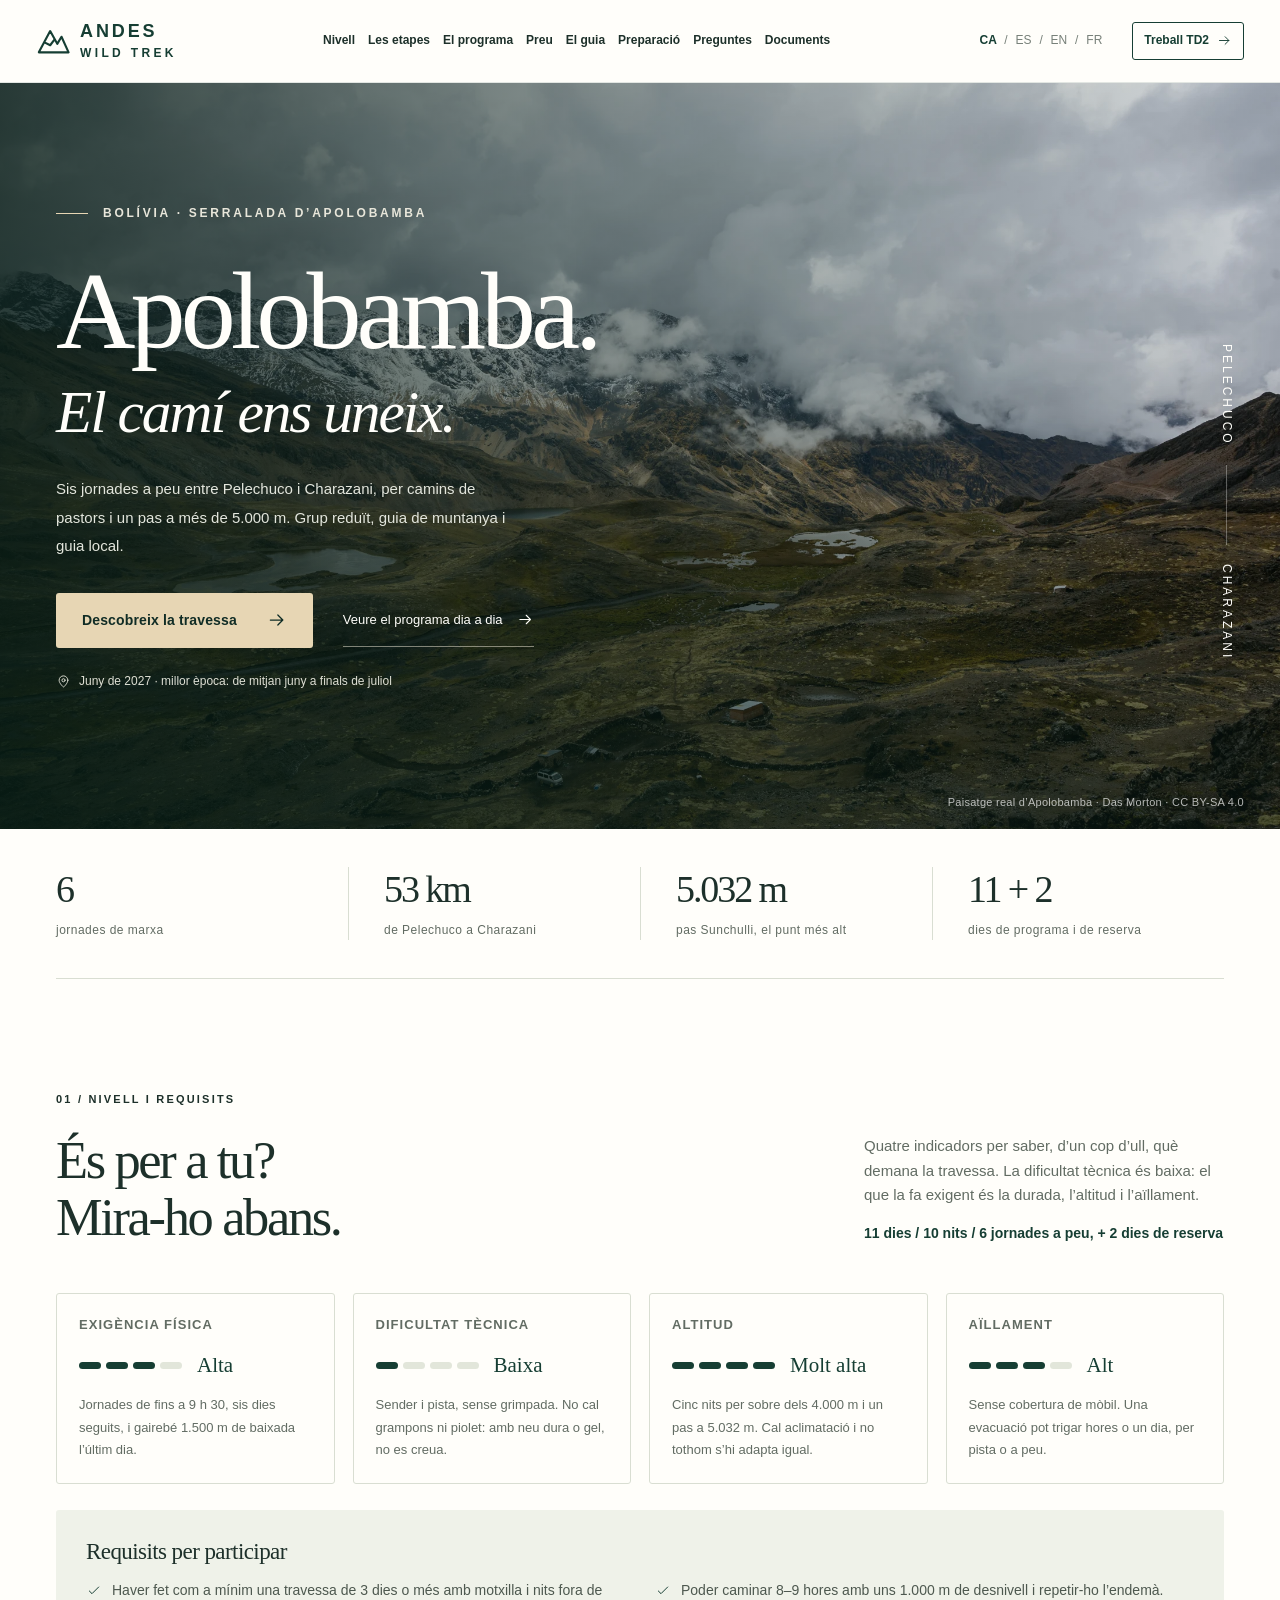
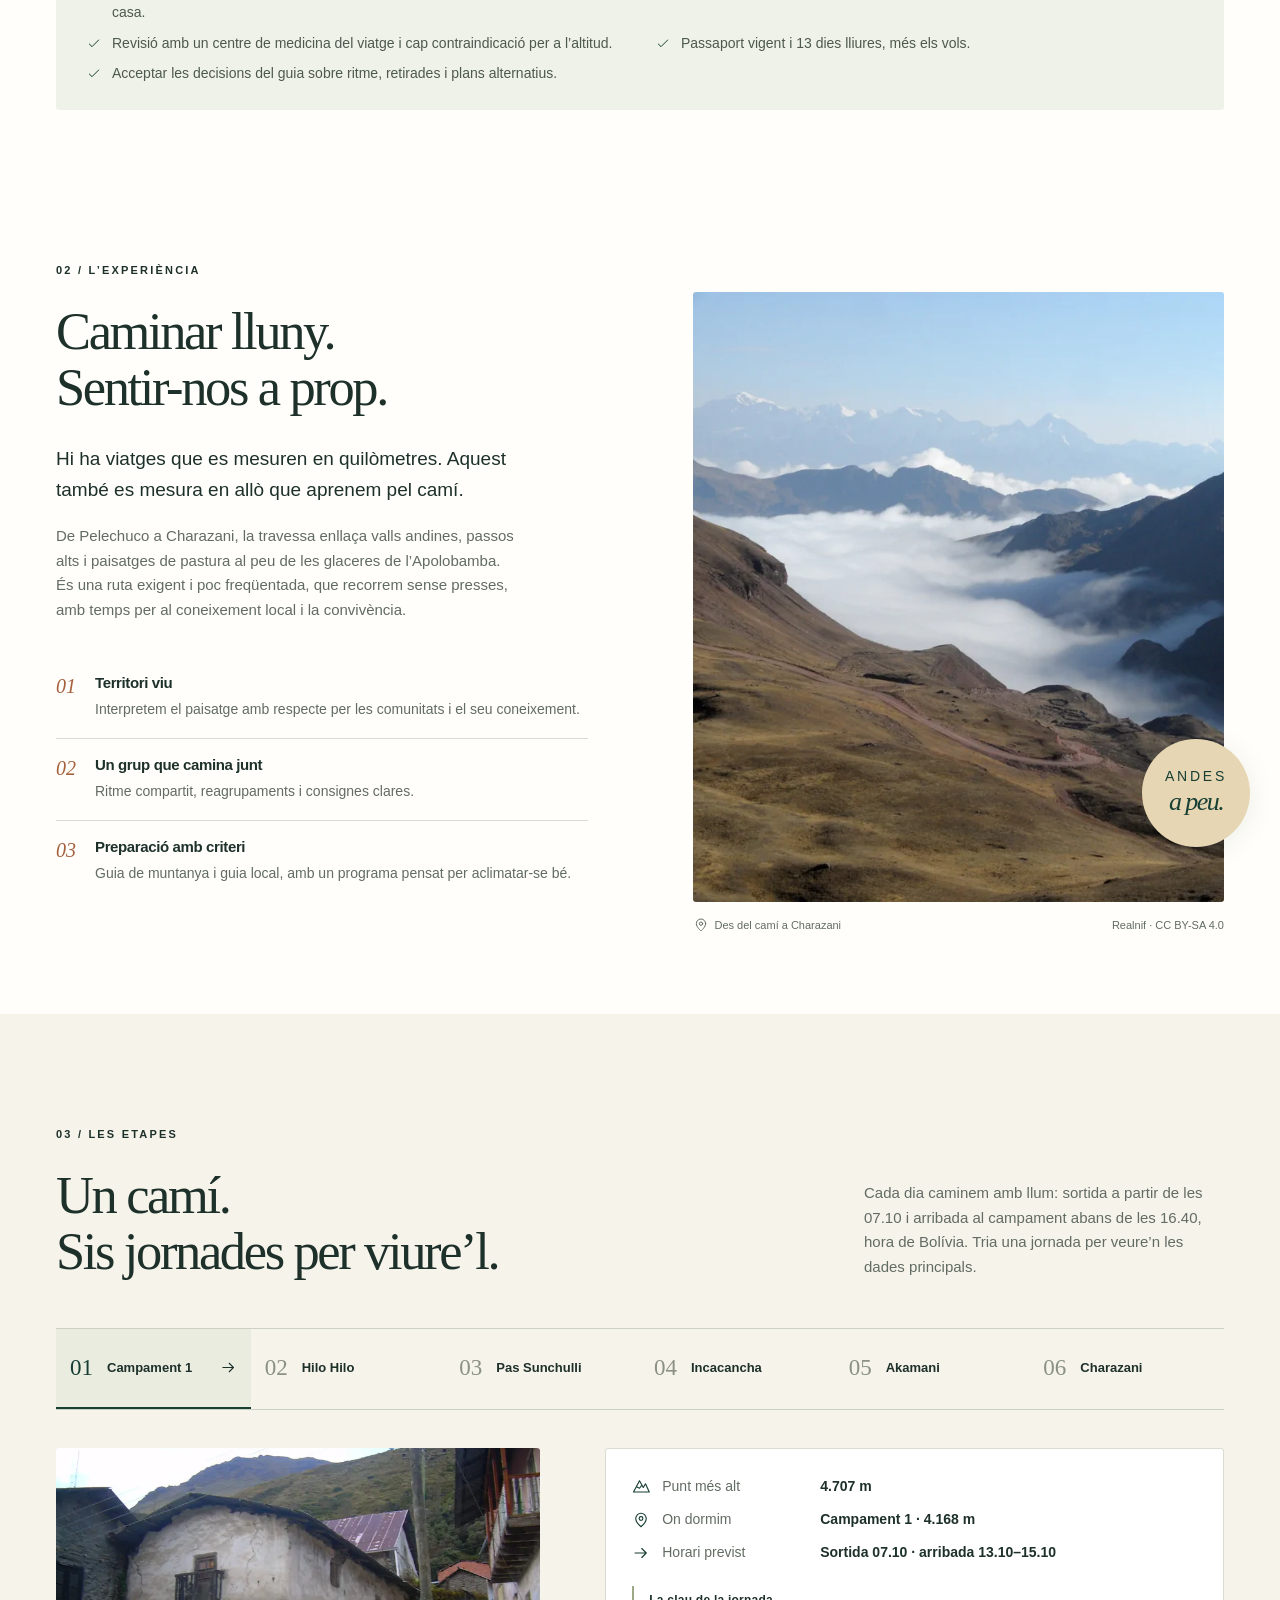
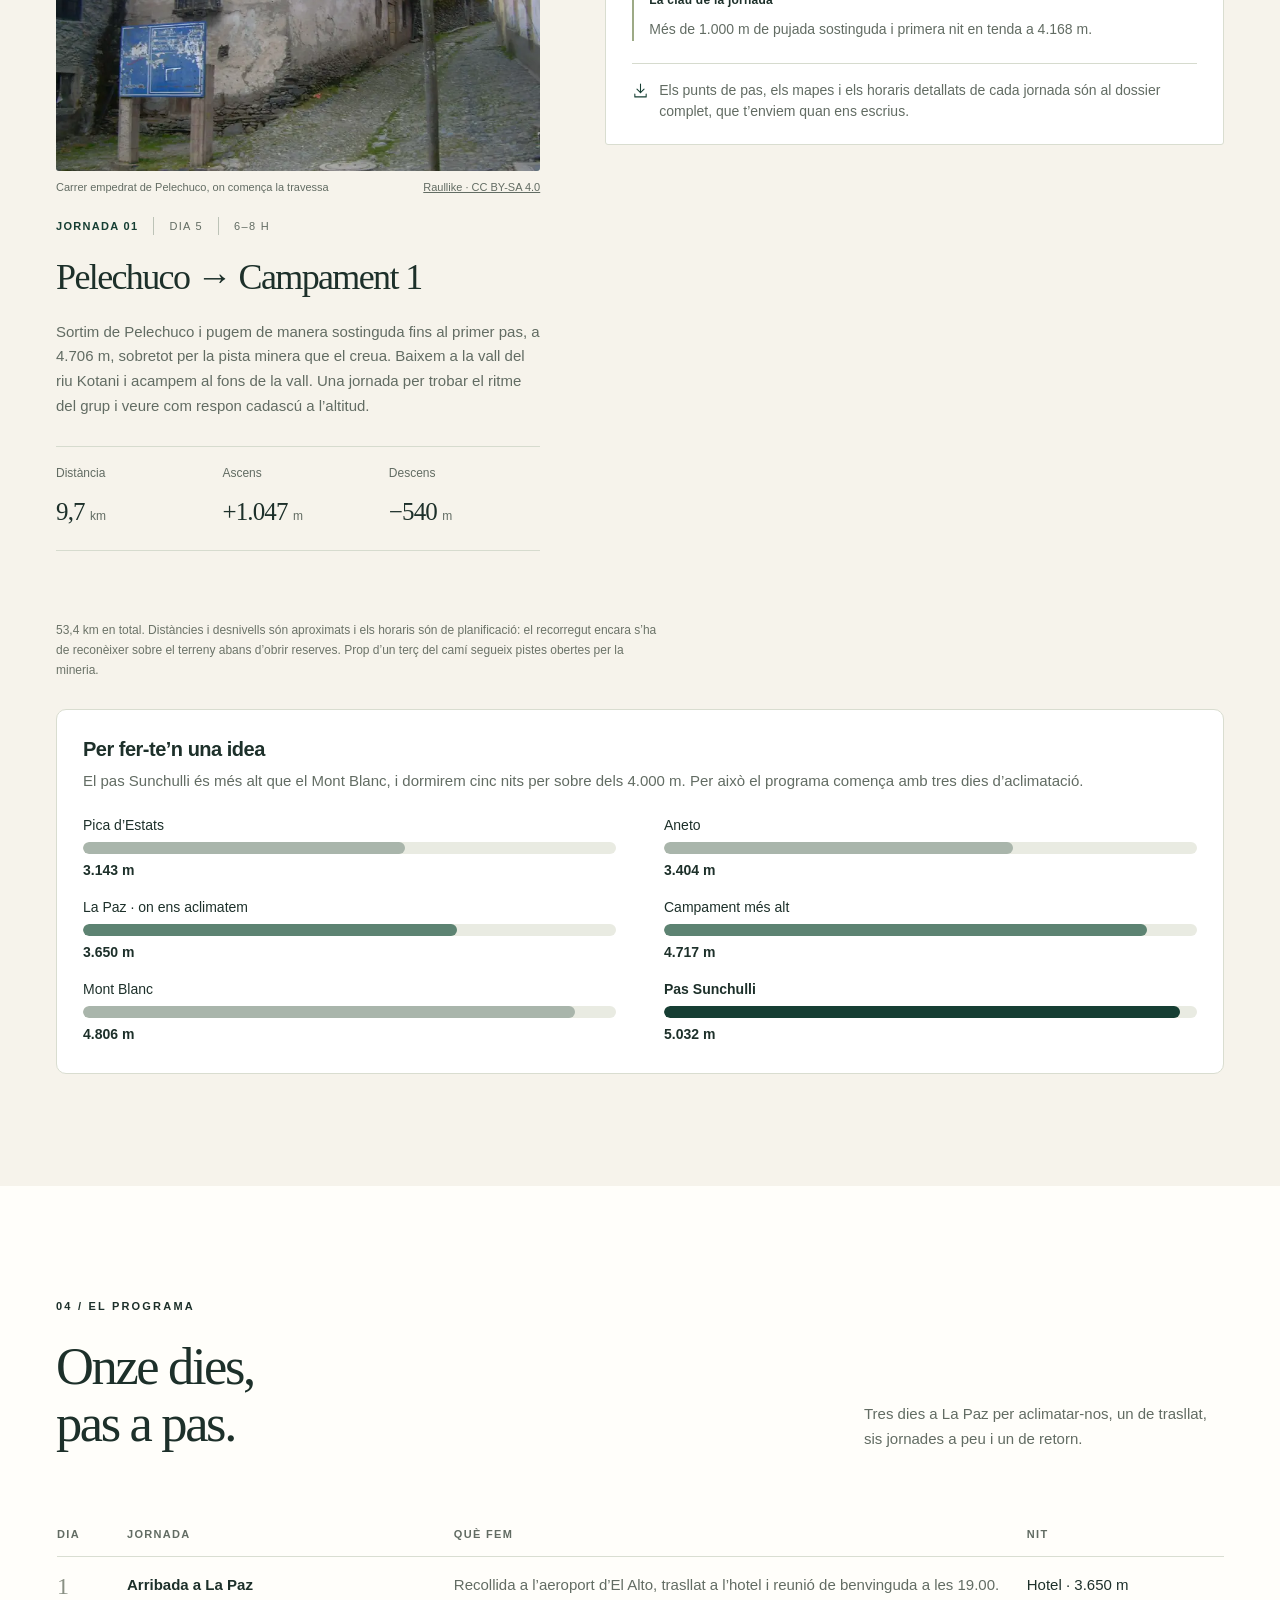
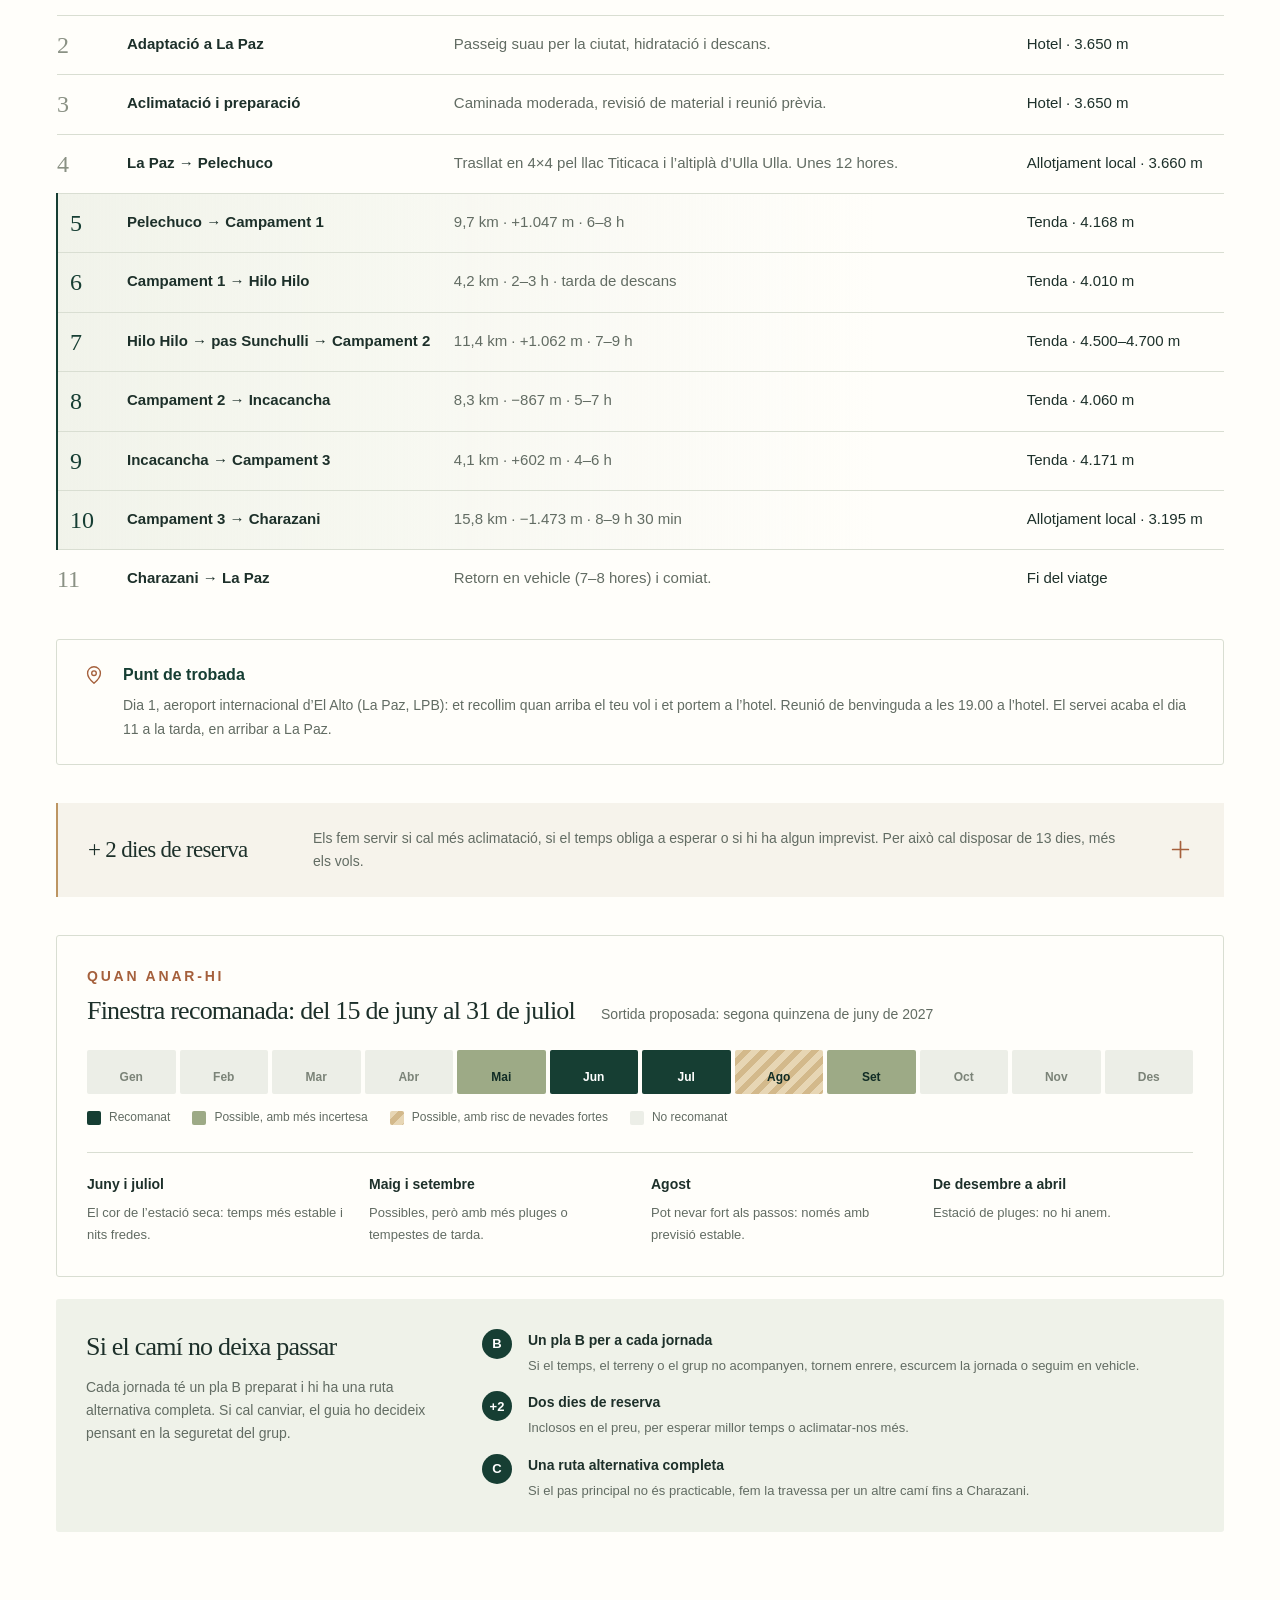
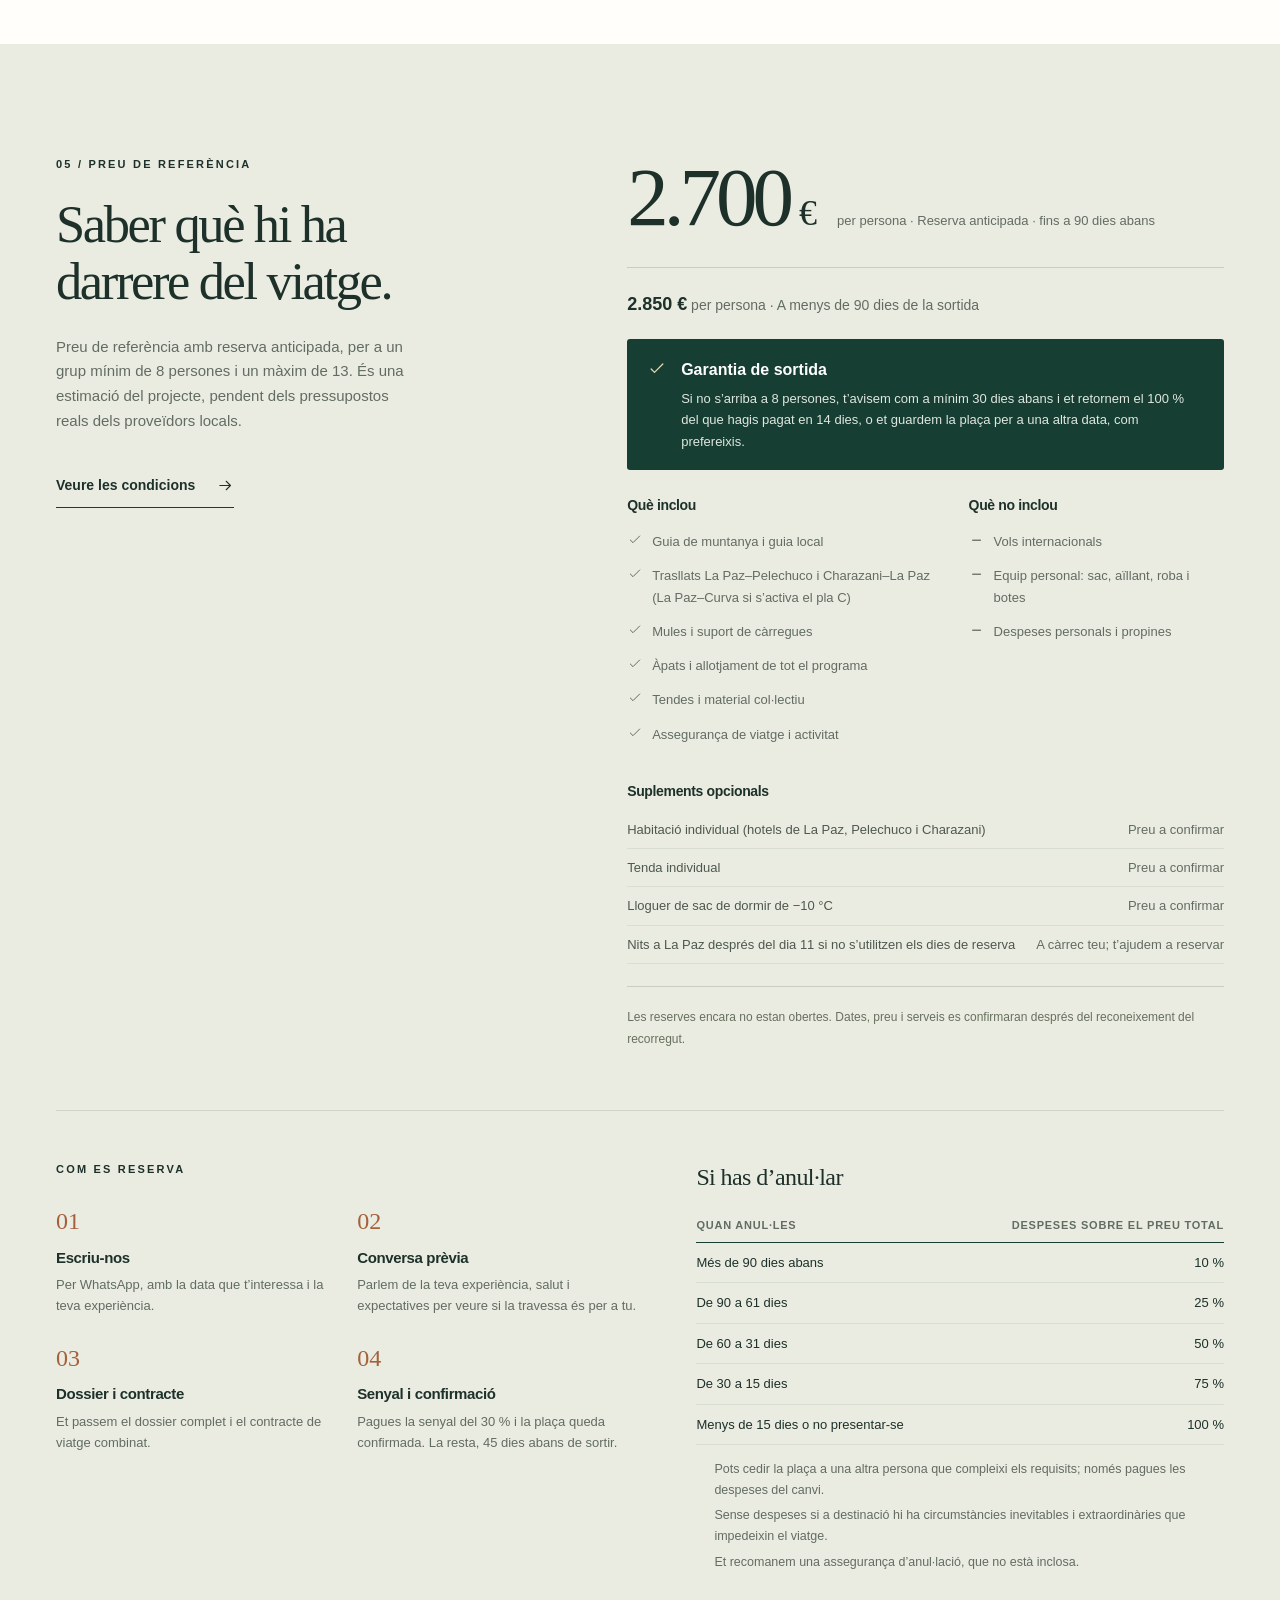
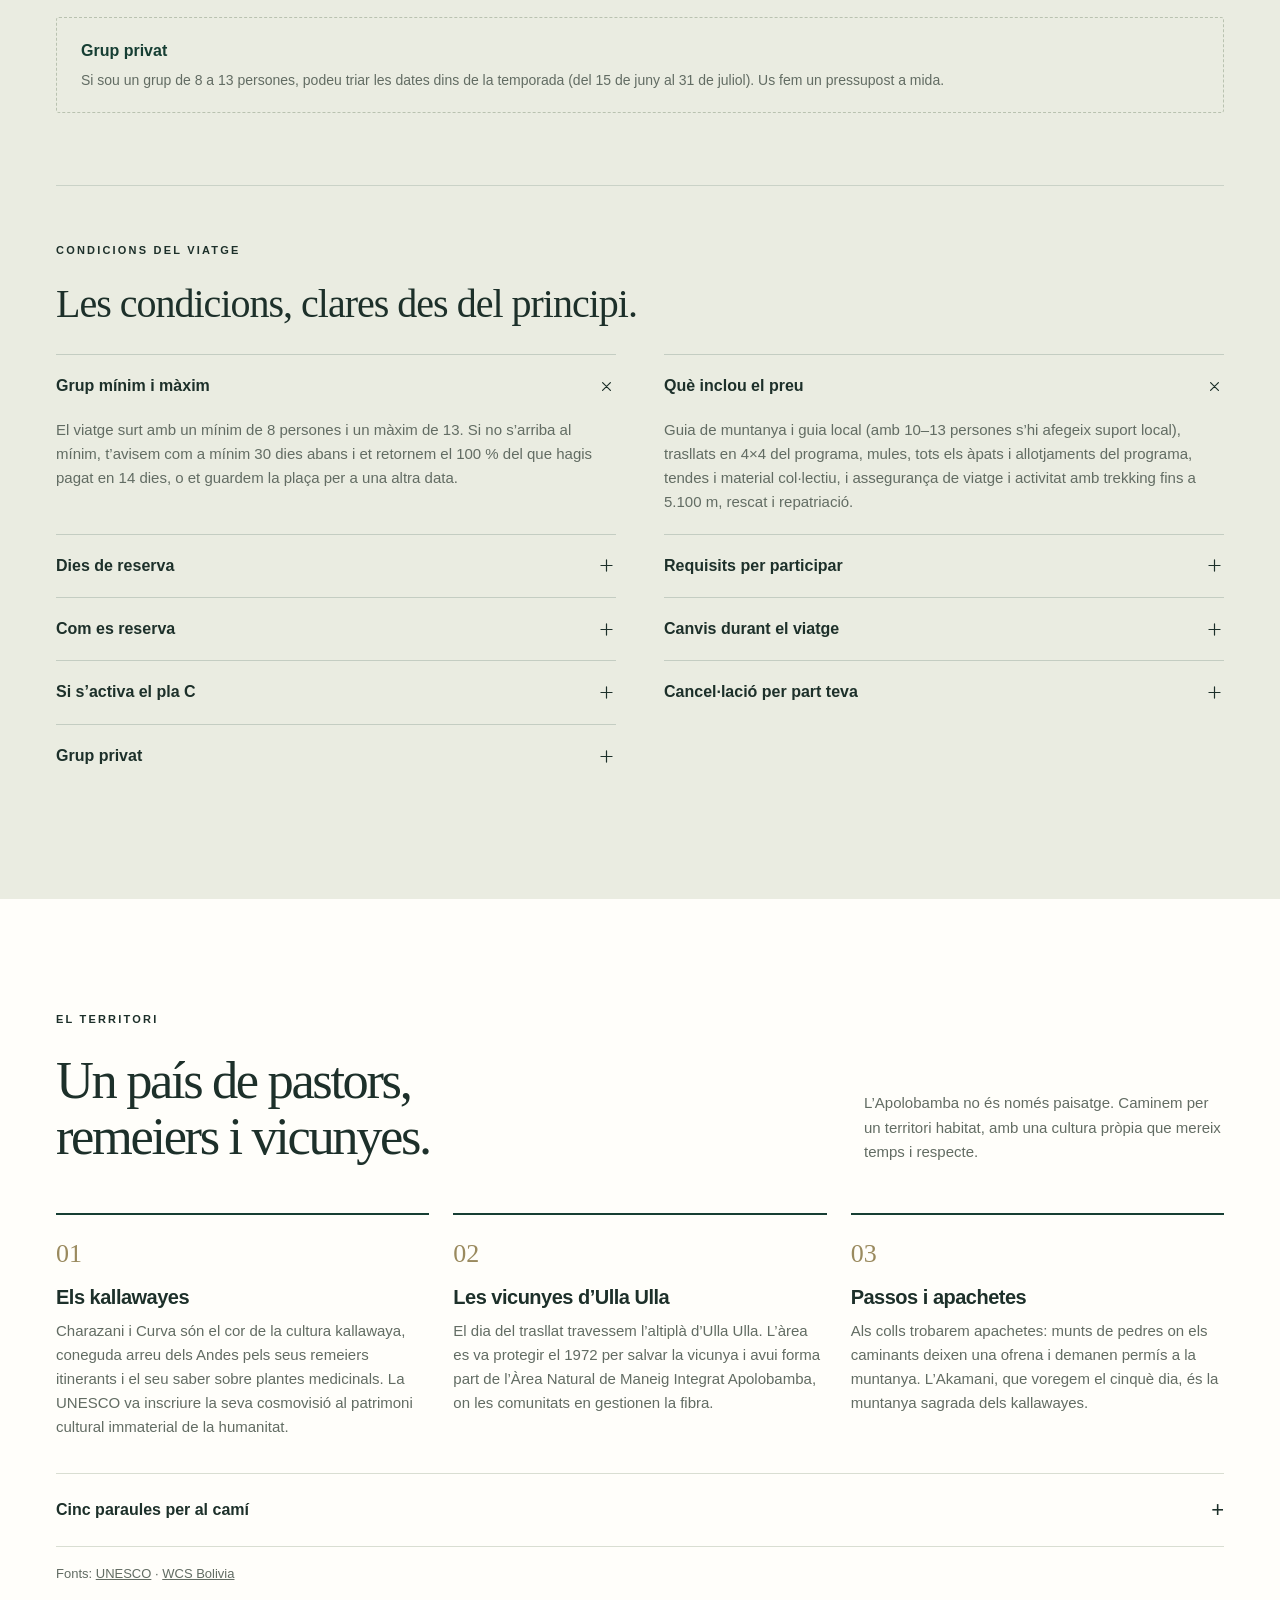
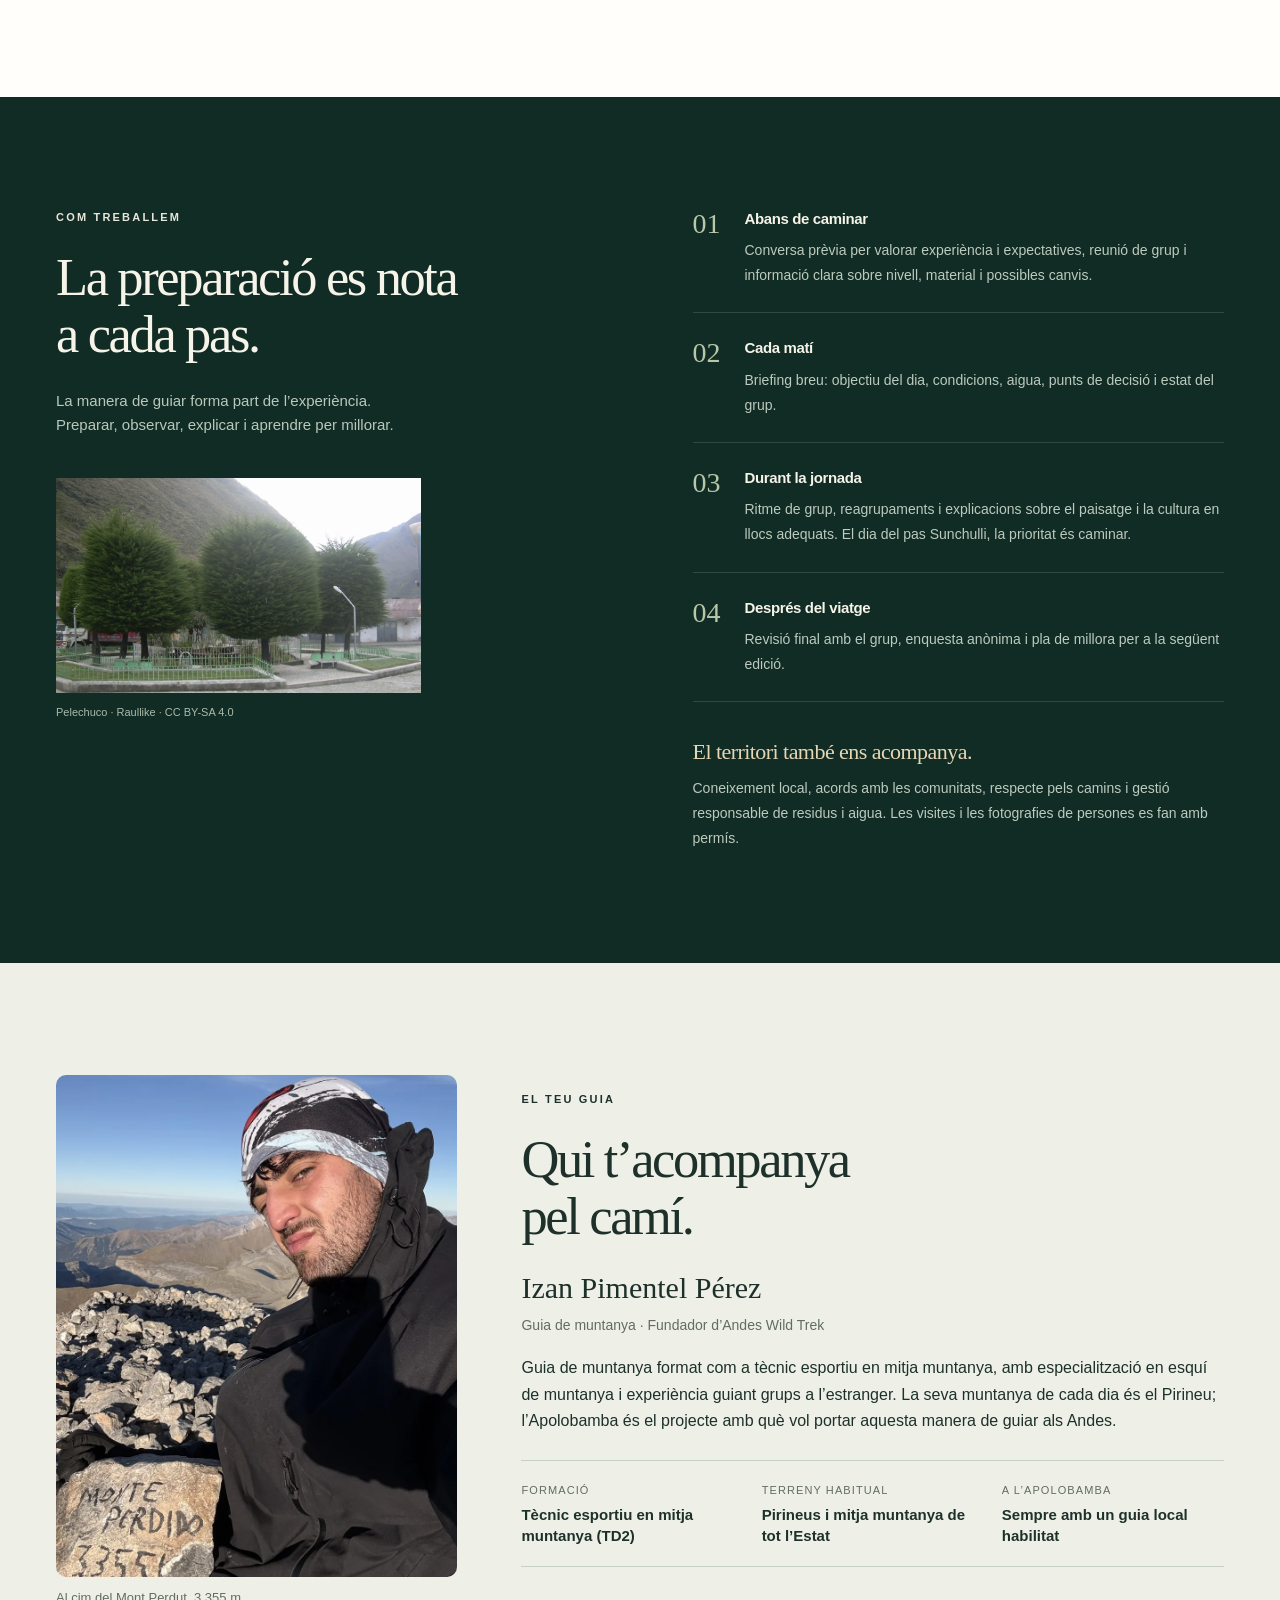
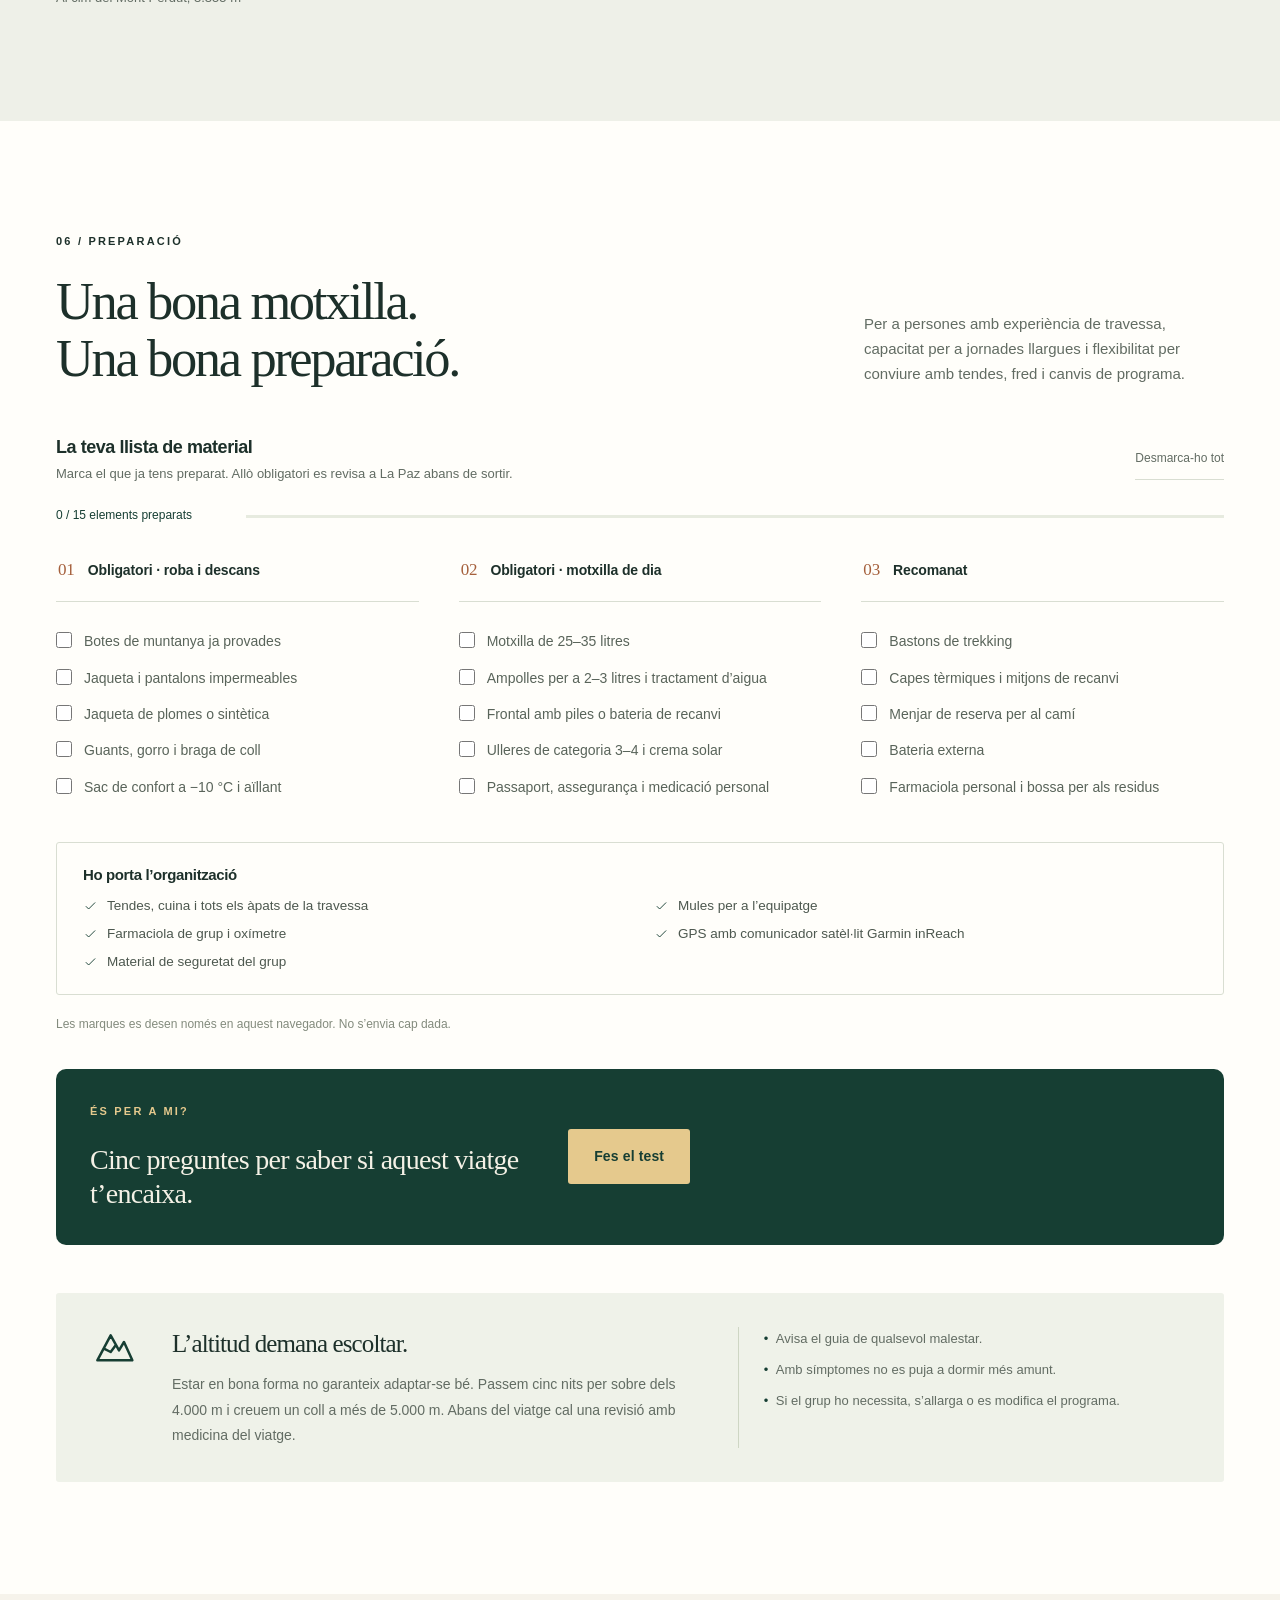
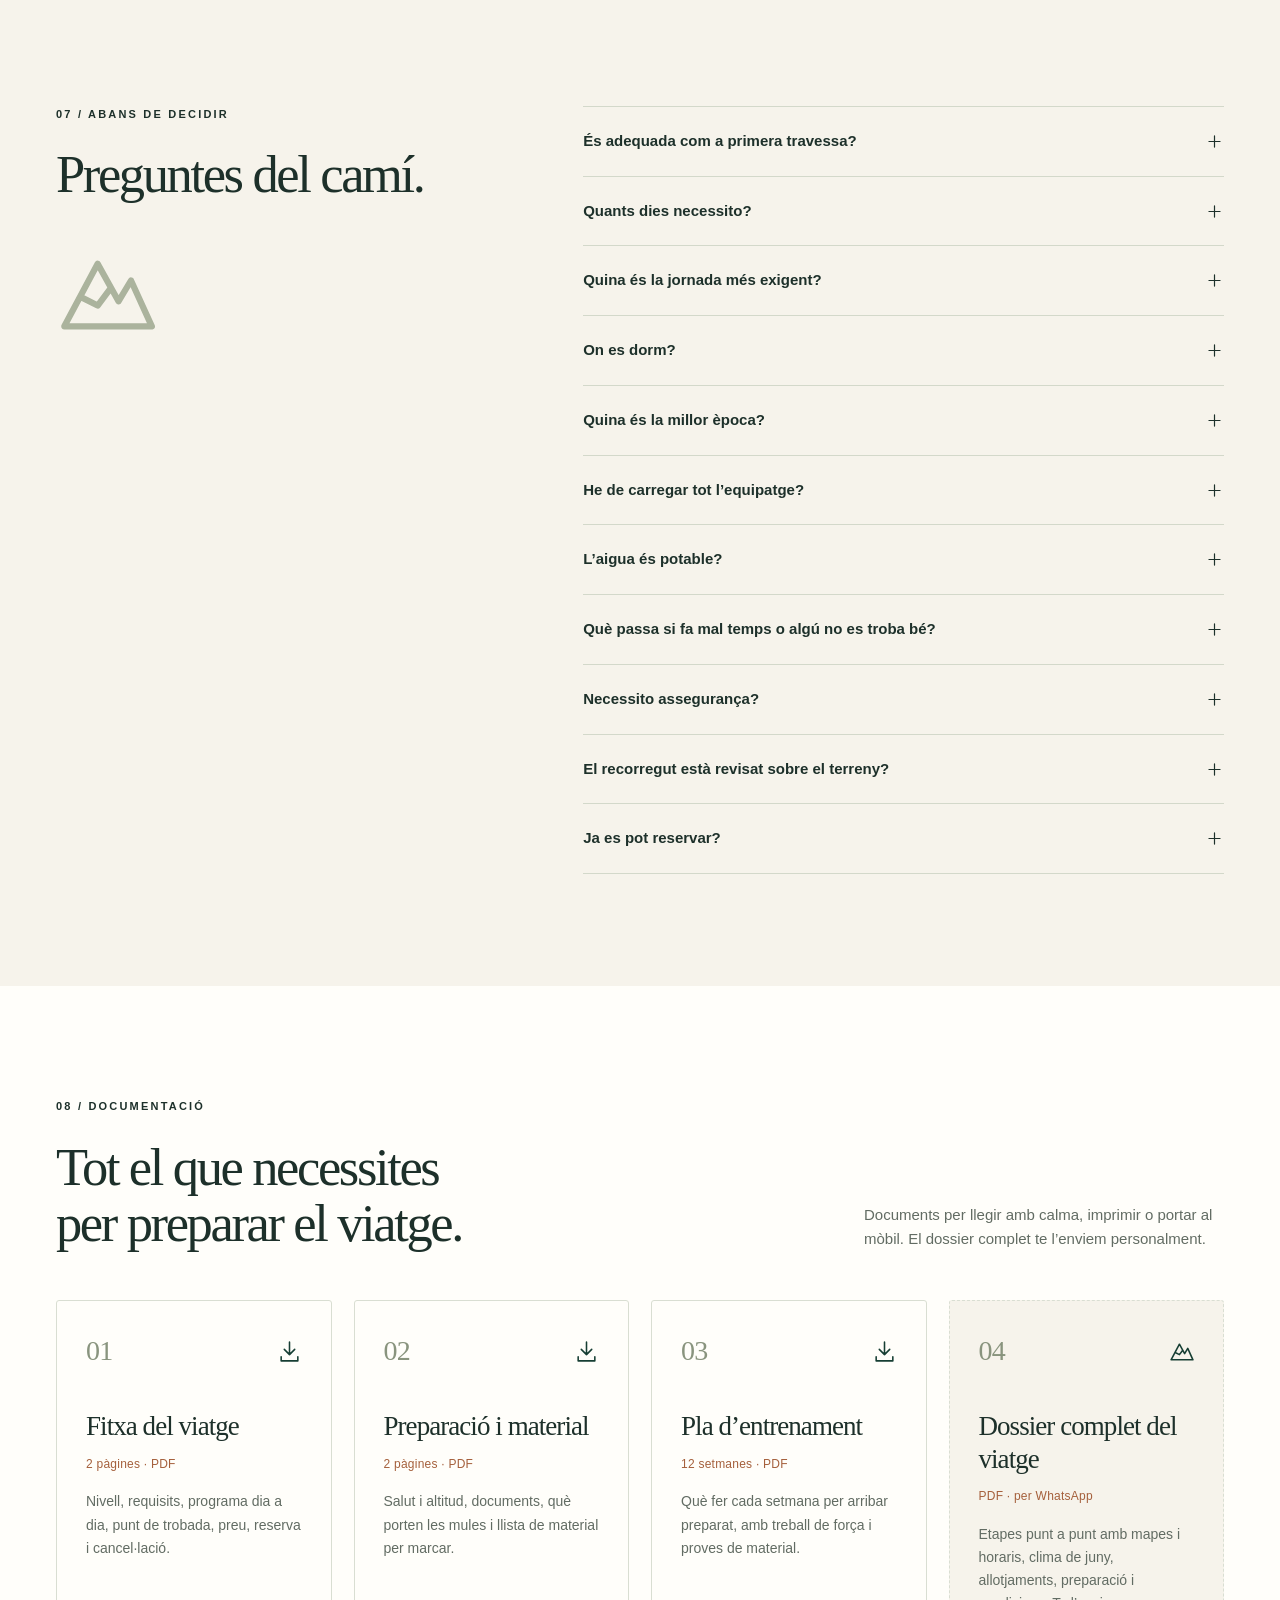
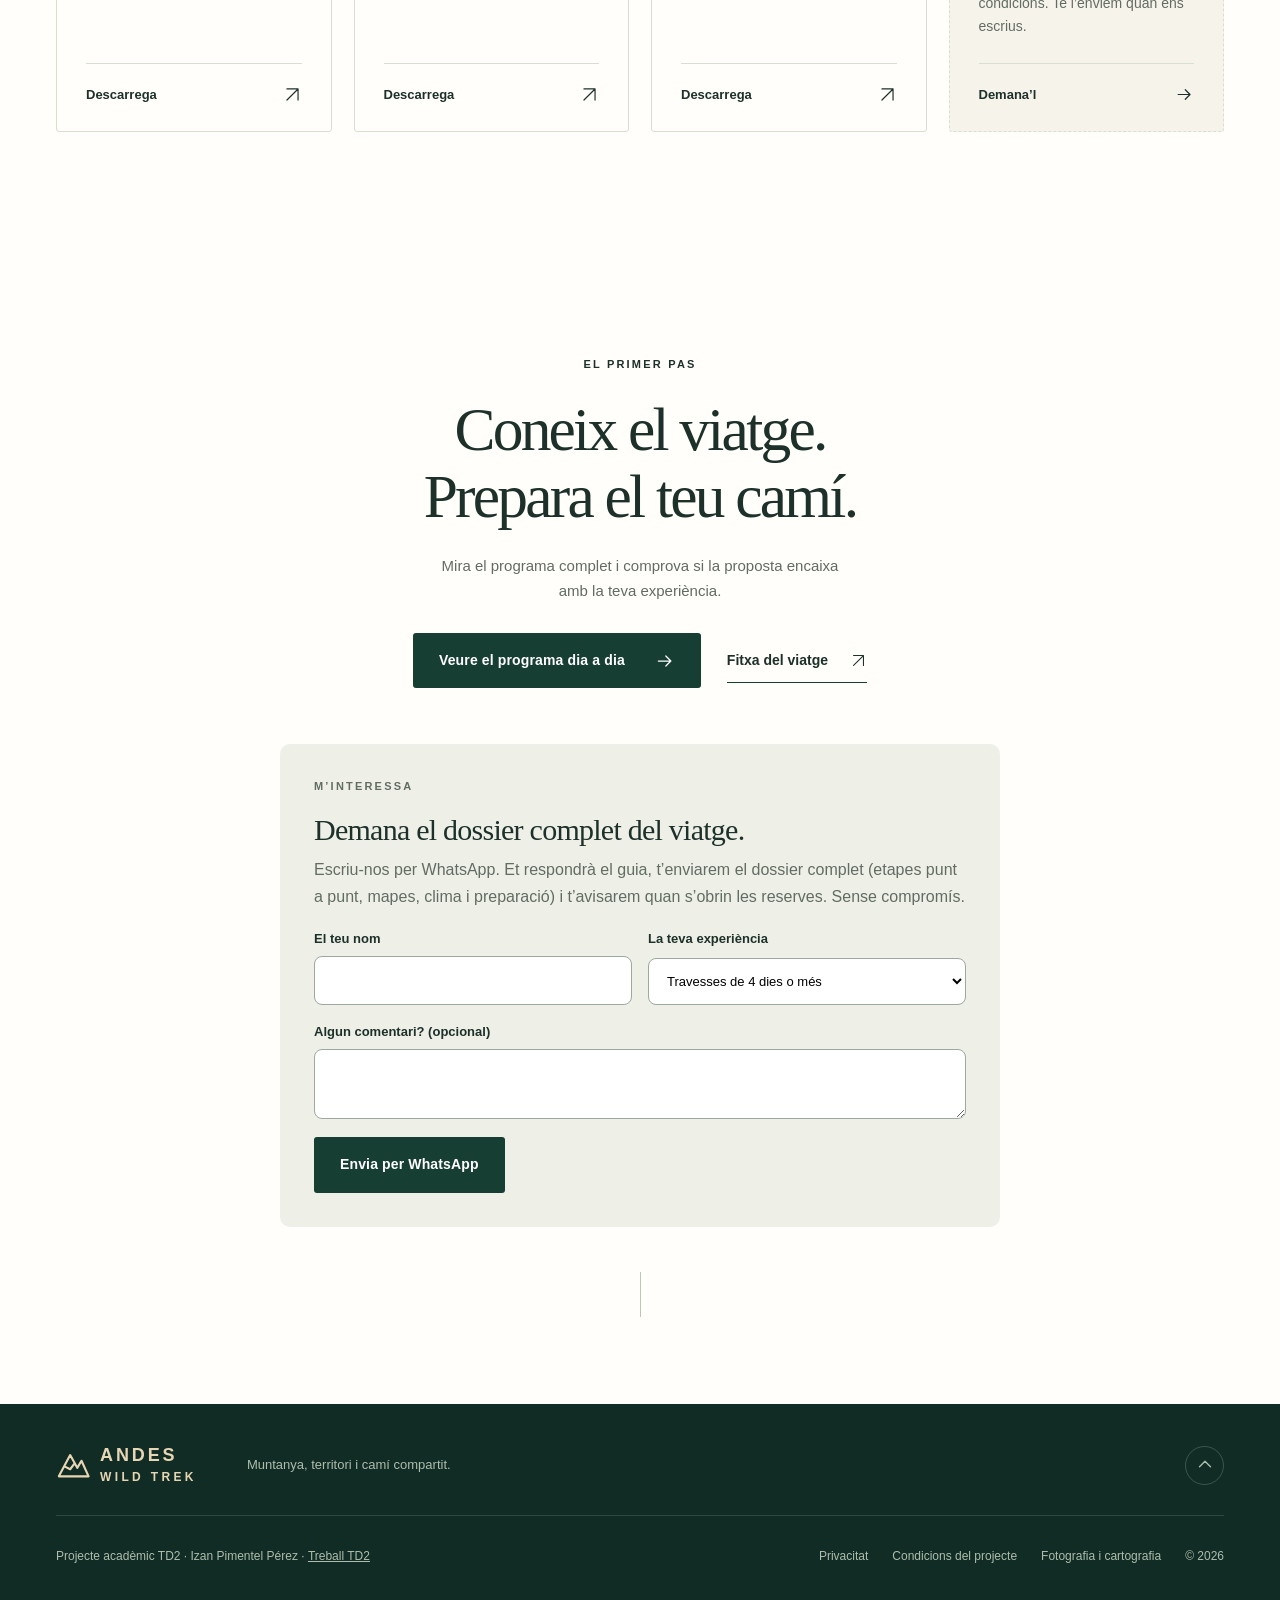
==== commit 3e564b35: "Correccions de la revisió: pla C i reserva, mitja volta del dia 7, arribades dels dies 5 i 8 i detal" ====
--- a/index.html
+++ b/index.html
@@ -1,15 +1,15 @@
 <!doctype html>
-<html lang="ca"><head><meta charset="utf-8"><script>window.AWT_VERSION="56f9908b1c";(function(v){try{fetch('version.txt?t='+Date.now(),{cache:'no-store'}).then(function(r){return r.ok?r.text():''}).then(function(t){t=t.trim();if(!t||t===v)return;var u=new URL(location.href);if(u.searchParams.get('v')===t)return;u.searchParams.set('v',t);location.replace(u.toString());}).catch(function(){});}catch(e){}})(window.AWT_VERSION);</script><meta name="viewport" content="width=device-width,initial-scale=1"><meta name="theme-color" content="#163e33"><meta name="description" content="Travessa de l’Apolobamba amb Andes Wild Trek: sis jornades a peu entre Pelechuco i Charazani (Bolívia). Programa d’11 dies més 2 de reserva, etapes, preparació i dossier complet."><meta property="og:type" content="website"><meta property="og:title" content="Andes Wild Trek · Apolobamba"><meta property="og:description" content="Entre els camins dels pastors i les grans muntanyes. Sis jornades a peu entre Pelechuco i Charazani: etapes, programa i preparació."><meta property="og:url" content="https://7m5n2m6tv8-eng.github.io/apolobamba/"><meta property="og:image" content="https://7m5n2m6tv8-eng.github.io/apolobamba/assets/og.jpg"><meta property="og:image:width" content="1200"><meta property="og:image:height" content="630"><meta name="twitter:card" content="summary_large_image"><meta name="twitter:card" content="summary_large_image"><meta name="color-scheme" content="light"><title>Apolobamba · Andes Wild Trek | Travessa Pelechuco–Charazani</title><link rel="canonical" href="https://7m5n2m6tv8-eng.github.io/apolobamba/"><link rel="icon" type="image/svg+xml" href="assets/favicon.svg"><link rel="preload" as="image" href="assets/apolobamba-landscape.webp" imagesrcset="assets/apolobamba-landscape-small.webp 1000w, assets/apolobamba-landscape.webp 2200w" imagesizes="100vw"><link rel="stylesheet" href="site.css?v=56f9908b1c"><script type="application/ld+json">{"@context":"https://schema.org","@type":"TouristTrip","name":"Andes Wild Trek · Apolobamba","description":"Projecte de travessa de sis jornades entre Pelechuco i Charazani, amb aclimatació i preparació. Dates i servei per confirmar.","touristType":"Senderistes amb experiència de travessa","inLanguage":["ca","es"],"url":"https://7m5n2m6tv8-eng.github.io/apolobamba/"}</script><script src="content.js?v=56f9908b1c" defer></script><script src="extras.js?v=56f9908b1c" defer></script><script src="photo-credits.js?v=56f9908b1c" defer></script><script src="site.js?v=56f9908b1c" defer></script></head><body><div id="app"><a class="skip" href="#main">Ves al contingut</a>
+<html lang="ca"><head><meta charset="utf-8"><script>window.AWT_VERSION="cfaff40733";(function(v){try{fetch('version.txt?t='+Date.now(),{cache:'no-store'}).then(function(r){return r.ok?r.text():''}).then(function(t){t=t.trim();if(!t||t===v)return;var u=new URL(location.href);if(u.searchParams.get('v')===t)return;u.searchParams.set('v',t);location.replace(u.toString());}).catch(function(){});}catch(e){}})(window.AWT_VERSION);</script><meta name="viewport" content="width=device-width,initial-scale=1"><meta name="theme-color" content="#163e33"><meta name="description" content="Travessa de l’Apolobamba amb Andes Wild Trek: sis jornades a peu entre Pelechuco i Charazani (Bolívia). Programa d’11 dies més 2 de reserva, etapes, preparació i dossier complet."><meta property="og:type" content="website"><meta property="og:title" content="Andes Wild Trek · Apolobamba"><meta property="og:description" content="Entre els camins dels pastors i les grans muntanyes. Sis jornades a peu entre Pelechuco i Charazani: etapes, programa i preparació."><meta property="og:url" content="https://7m5n2m6tv8-eng.github.io/apolobamba/"><meta property="og:image" content="https://7m5n2m6tv8-eng.github.io/apolobamba/assets/og.jpg"><meta property="og:image:width" content="1200"><meta property="og:image:height" content="630"><meta name="twitter:card" content="summary_large_image"><meta name="twitter:card" content="summary_large_image"><meta name="color-scheme" content="light"><title>Apolobamba · Andes Wild Trek | Travessa Pelechuco–Charazani</title><link rel="canonical" href="https://7m5n2m6tv8-eng.github.io/apolobamba/"><link rel="icon" type="image/svg+xml" href="assets/favicon.svg"><link rel="preload" as="image" href="assets/apolobamba-landscape.webp" imagesrcset="assets/apolobamba-landscape-small.webp 1000w, assets/apolobamba-landscape.webp 2200w" imagesizes="100vw"><link rel="stylesheet" href="site.css?v=cfaff40733"><script type="application/ld+json">{"@context":"https://schema.org","@type":"TouristTrip","name":"Andes Wild Trek · Apolobamba","description":"Projecte de travessa de sis jornades entre Pelechuco i Charazani, amb aclimatació i preparació. Dates i servei per confirmar.","touristType":"Senderistes amb experiència de travessa","inLanguage":["ca","es"],"url":"https://7m5n2m6tv8-eng.github.io/apolobamba/"}</script><script src="content.js?v=cfaff40733" defer></script><script src="extras.js?v=cfaff40733" defer></script><script src="photo-credits.js?v=cfaff40733" defer></script><script src="site.js?v=cfaff40733" defer></script></head><body><div id="app"><a class="skip" href="#main">Ves al contingut</a>
 <header class="header"><div class="nav-wrap"><a class="brand" href="#top" aria-label="Andes Wild Trek"><svg width="34" height="34" viewBox="0 0 24 24" fill="none" stroke="currentColor" stroke-width="1.5" stroke-linecap="round" stroke-linejoin="round" aria-hidden="true"><path d="m2 20 8-15 5 9 3-5 5 11H2Zm4-7 4 2 3-4"/></svg><span>ANDES<small>WILD TREK</small></span></a><nav class="desktop-nav" aria-label="Navegació principal"><a href="#nivell">Nivell</a><a href="#etapes">Les etapes</a><a href="#programa">El programa</a><a href="#pressupost">Preu</a><a href="#guia">El guia</a><a href="#preparacio">Preparació</a><a href="#preguntes">Preguntes</a><a href="#documents">Documents</a></nav><div class="header-actions"><div class="languages" role="group" aria-label="Idioma"><button data-lang="ca" aria-pressed="true" lang="ca">CA</button><span>/</span><button data-lang="es" aria-pressed="false" lang="es">ES</button><span>/</span><button data-lang="en" aria-pressed="false" lang="en">EN</button><span>/</span><button data-lang="fr" aria-pressed="false" lang="fr">FR</button></div><a class="nav-treball" href="treball.html">Treball TD2<svg width="15" height="15" viewBox="0 0 24 24" fill="none" stroke="currentColor" stroke-width="1.5" stroke-linecap="round" stroke-linejoin="round" aria-hidden="true"><path d="M4 12h15m-6-6 6 6-6 6"/></svg></a><button type="button" class="menu-toggle" aria-label="Obre el menú" aria-expanded="false" aria-controls="mobile-nav"><svg width="24" height="24" viewBox="0 0 24 24" fill="none" stroke="currentColor" stroke-width="1.5" stroke-linecap="round" stroke-linejoin="round" aria-hidden="true"><path d="M4 7h16M4 12h16M4 17h16"/></svg></button></div></div><nav id="mobile-nav" hidden aria-label="Obre el menú"><a href="#nivell">Nivell<svg width="20" height="20" viewBox="0 0 24 24" fill="none" stroke="currentColor" stroke-width="1.5" stroke-linecap="round" stroke-linejoin="round" aria-hidden="true"><path d="M4 12h15m-6-6 6 6-6 6"/></svg></a><a href="#etapes">Les etapes<svg width="20" height="20" viewBox="0 0 24 24" fill="none" stroke="currentColor" stroke-width="1.5" stroke-linecap="round" stroke-linejoin="round" aria-hidden="true"><path d="M4 12h15m-6-6 6 6-6 6"/></svg></a><a href="#programa">El programa<svg width="20" height="20" viewBox="0 0 24 24" fill="none" stroke="currentColor" stroke-width="1.5" stroke-linecap="round" stroke-linejoin="round" aria-hidden="true"><path d="M4 12h15m-6-6 6 6-6 6"/></svg></a><a href="#pressupost">Preu<svg width="20" height="20" viewBox="0 0 24 24" fill="none" stroke="currentColor" stroke-width="1.5" stroke-linecap="round" stroke-linejoin="round" aria-hidden="true"><path d="M4 12h15m-6-6 6 6-6 6"/></svg></a><a href="#guia">El guia<svg width="20" height="20" viewBox="0 0 24 24" fill="none" stroke="currentColor" stroke-width="1.5" stroke-linecap="round" stroke-linejoin="round" aria-hidden="true"><path d="M4 12h15m-6-6 6 6-6 6"/></svg></a><a href="#preparacio">Preparació<svg width="20" height="20" viewBox="0 0 24 24" fill="none" stroke="currentColor" stroke-width="1.5" stroke-linecap="round" stroke-linejoin="round" aria-hidden="true"><path d="M4 12h15m-6-6 6 6-6 6"/></svg></a><a href="#preguntes">Preguntes<svg width="20" height="20" viewBox="0 0 24 24" fill="none" stroke="currentColor" stroke-width="1.5" stroke-linecap="round" stroke-linejoin="round" aria-hidden="true"><path d="M4 12h15m-6-6 6 6-6 6"/></svg></a><a href="#documents">Documents<svg width="20" height="20" viewBox="0 0 24 24" fill="none" stroke="currentColor" stroke-width="1.5" stroke-linecap="round" stroke-linejoin="round" aria-hidden="true"><path d="M4 12h15m-6-6 6 6-6 6"/></svg></a><a class="mobile-treball" href="treball.html">Treball TD2<svg width="20" height="20" viewBox="0 0 24 24" fill="none" stroke="currentColor" stroke-width="1.5" stroke-linecap="round" stroke-linejoin="round" aria-hidden="true"><path d="M4 12h15m-6-6 6 6-6 6"/></svg></a></nav></header>
 <main id="main"><section class="hero" id="top"><img class="hero-photo" src="assets/apolobamba-landscape.webp" srcset="assets/apolobamba-landscape-small.webp 1000w, assets/apolobamba-landscape.webp 2200w" sizes="100vw" alt="Vall i muntanyes nevades de l’Apolobamba" width="2200" height="1467" fetchpriority="high"><div class="hero-gradient"></div><div class="hero-content wrap"><p class="eyebrow light"><span class="small-line"></span>BOLÍVIA · SERRALADA D’APOLOBAMBA</p><h1>Apolobamba.<em>El camí ens uneix.</em></h1><p class="hero-intro">Sis jornades a peu entre Pelechuco i Charazani, per camins de pastors i un pas a més de 5.000 m. Grup reduït, guia de muntanya i guia local.</p><div class="hero-actions"><a class="button button-sand" href="#etapes">Descobreix la travessa<svg width="20" height="20" viewBox="0 0 24 24" fill="none" stroke="currentColor" stroke-width="1.5" stroke-linecap="round" stroke-linejoin="round" aria-hidden="true"><path d="M4 12h15m-6-6 6 6-6 6"/></svg></a><a class="hero-text-link" href="#programa">Veure el programa dia a dia<svg width="17" height="17" viewBox="0 0 24 24" fill="none" stroke="currentColor" stroke-width="1.5" stroke-linecap="round" stroke-linejoin="round" aria-hidden="true"><path d="M4 12h15m-6-6 6 6-6 6"/></svg></a></div><p class="hero-date"><svg width="15" height="15" viewBox="0 0 24 24" fill="none" stroke="currentColor" stroke-width="1.5" stroke-linecap="round" stroke-linejoin="round" aria-hidden="true"><path d="M19 10c0 5-7 11-7 11S5 15 5 10a7 7 0 1 1 14 0Z"/><circle cx="12" cy="10" r="2.5"/></svg>Juny de 2027 · millor època: de mitjan juny a finals de juliol</p></div><div class="hero-side" aria-hidden="true"><span>PELECHUCO</span><span class="vertical-line"></span><span>CHARAZANI</span></div><a class="photo-credit" href="https://commons.wikimedia.org/wiki/File:Apolobamba_16.jpg" target="_blank" rel="noopener noreferrer">Paisatge real d’Apolobamba · Das Morton · CC BY-SA 4.0</a></section>
 <section class="facts wrap" aria-label="La travessa en xifres"><div><strong>6</strong><span>jornades de marxa</span></div><div><strong>53 km</strong><span>de Pelechuco a Charazani</span></div><div><strong>5.032 m</strong><span>pas Sunchulli, el punt més alt</span></div><div><strong>11 + 2</strong><span>dies de programa i de reserva</span></div></section>
 <section class="level section wrap" id="nivell"><div class="section-heading"><div><p class="eyebrow">01 / NIVELL I REQUISITS</p><h2>És per a tu?<br>Mira-ho abans.</h2></div><p class="section-intro">Quatre indicadors per saber, d’un cop d’ull, què demana la travessa. La dificultat tècnica és baixa: el que la fa exigent és la durada, l’altitud i l’aïllament.<strong class="level-duration">11 dies / 10 nits / 6 jornades a peu, + 2 dies de reserva</strong></p></div><div class="level-grid"><article><h3>Exigència física</h3><div class="level-dots" role="img" aria-label="Exigència física: Alta (3/4)"><i class="on"></i><i class="on"></i><i class="on"></i><i class=""></i><span>Alta</span></div><p>Jornades de fins a 9 h 30, sis dies seguits, i gairebé 1.500 m de baixada l’últim dia.</p></article><article><h3>Dificultat tècnica</h3><div class="level-dots" role="img" aria-label="Dificultat tècnica: Baixa (1/4)"><i class="on"></i><i class=""></i><i class=""></i><i class=""></i><span>Baixa</span></div><p>Sender i pista, sense grimpada. No cal grampons ni piolet: amb neu dura o gel, no es creua.</p></article><article><h3>Altitud</h3><div class="level-dots" role="img" aria-label="Altitud: Molt alta (4/4)"><i class="on"></i><i class="on"></i><i class="on"></i><i class="on"></i><span>Molt alta</span></div><p>Cinc nits per sobre dels 4.000 m i un pas a 5.032 m. Cal aclimatació i no tothom s’hi adapta igual.</p></article><article><h3>Aïllament</h3><div class="level-dots" role="img" aria-label="Aïllament: Alt (3/4)"><i class="on"></i><i class="on"></i><i class="on"></i><i class=""></i><span>Alt</span></div><p>Sense cobertura de mòbil. Una evacuació pot trigar hores o un dia, per pista o a peu.</p></article></div><div class="reqs"><h3>Requisits per participar</h3><ul><li><svg width="16" height="16" viewBox="0 0 24 24" fill="none" stroke="currentColor" stroke-width="1.5" stroke-linecap="round" stroke-linejoin="round" aria-hidden="true"><path d="m5 12 4 4L19 6"/></svg>Haver fet com a mínim una travessa de 3 dies o més amb motxilla i nits fora de casa.</li><li><svg width="16" height="16" viewBox="0 0 24 24" fill="none" stroke="currentColor" stroke-width="1.5" stroke-linecap="round" stroke-linejoin="round" aria-hidden="true"><path d="m5 12 4 4L19 6"/></svg>Poder caminar 8–9 hores amb uns 1.000 m de desnivell i repetir-ho l’endemà.</li><li><svg width="16" height="16" viewBox="0 0 24 24" fill="none" stroke="currentColor" stroke-width="1.5" stroke-linecap="round" stroke-linejoin="round" aria-hidden="true"><path d="m5 12 4 4L19 6"/></svg>Revisió amb un centre de medicina del viatge i cap contraindicació per a l’altitud.</li><li><svg width="16" height="16" viewBox="0 0 24 24" fill="none" stroke="currentColor" stroke-width="1.5" stroke-linecap="round" stroke-linejoin="round" aria-hidden="true"><path d="m5 12 4 4L19 6"/></svg>Passaport vigent i 13 dies lliures, més els vols.</li><li><svg width="16" height="16" viewBox="0 0 24 24" fill="none" stroke="currentColor" stroke-width="1.5" stroke-linecap="round" stroke-linejoin="round" aria-hidden="true"><path d="m5 12 4 4L19 6"/></svg>Acceptar les decisions del guia sobre ritme, retirades i plans alternatius.</li></ul></div></section>
 <section class="story section wrap" id="experiencia"><div class="story-main"><p class="eyebrow">02 / L’EXPERIÈNCIA</p><h2>Caminar lluny.<br>Sentir-nos a prop.</h2><p class="lead">Hi ha viatges que es mesuren en quilòmetres. Aquest també es mesura en allò que aprenem pel camí.</p><p class="muted">De Pelechuco a Charazani, la travessa enllaça valls andines, passos alts i paisatges de pastura al peu de les glaceres de l’Apolobamba. És una ruta exigent i poc freqüentada, que recorrem sense presses, amb temps per al coneixement local i la convivència.</p><div class="story-values"><div><span>01</span><article><h3>Territori viu</h3><p>Interpretem el paisatge amb respecte per les comunitats i el seu coneixement.</p></article></div><div><span>02</span><article><h3>Un grup que camina junt</h3><p>Ritme compartit, reagrupaments i consignes clares.</p></article></div><div><span>03</span><article><h3>Preparació amb criteri</h3><p>Guia de muntanya i guia local, amb un programa pensat per aclimatar-se bé.</p></article></div></div></div><figure class="story-visual"><img src="assets/apolobamba-range.webp" srcset="assets/apolobamba-range-small.webp 1000w, assets/apolobamba-range.webp 2200w" sizes="(max-width:800px) 90vw, 45vw" alt="Núvols entre les muntanyes de l’Apolobamba, vistos des del camí a Charazani" width="2200" height="1650" loading="lazy"><figcaption><span><svg width="16" height="16" viewBox="0 0 24 24" fill="none" stroke="currentColor" stroke-width="1.5" stroke-linecap="round" stroke-linejoin="round" aria-hidden="true"><path d="M19 10c0 5-7 11-7 11S5 15 5 10a7 7 0 1 1 14 0Z"/><circle cx="12" cy="10" r="2.5"/></svg>Des del camí a Charazani</span><span>Realnif · CC BY-SA 4.0</span></figcaption><div class="visual-stamp" aria-hidden="true">ANDES<br><em>a peu.</em></div></figure></section>
-<section class="route-section section" id="etapes"><div class="wrap"><div class="section-heading"><div><p class="eyebrow">03 / LES ETAPES</p><h2>Un camí.<br>Sis jornades per viure’l.</h2></div><p class="section-intro">Cada dia caminem amb llum: sortida a partir de les 07.10 i arribada al campament abans de les 16.40, hora de Bolívia. Tria una jornada per veure’n les dades principals.</p></div><div class="stage-tabs" role="tablist" aria-label="03 / LES ETAPES"><button type="button" role="tab" id="stage-tab-0" data-stage="0" aria-selected="true" aria-controls="stage-panel" tabindex="0"><span>01</span><span>Campament 1</span><svg width="17" height="17" viewBox="0 0 24 24" fill="none" stroke="currentColor" stroke-width="1.5" stroke-linecap="round" stroke-linejoin="round" aria-hidden="true"><path d="M4 12h15m-6-6 6 6-6 6"/></svg></button><button type="button" role="tab" id="stage-tab-1" data-stage="1" aria-selected="false" aria-controls="stage-panel" tabindex="-1"><span>02</span><span>Hilo Hilo</span><svg width="17" height="17" viewBox="0 0 24 24" fill="none" stroke="currentColor" stroke-width="1.5" stroke-linecap="round" stroke-linejoin="round" aria-hidden="true"><path d="M4 12h15m-6-6 6 6-6 6"/></svg></button><button type="button" role="tab" id="stage-tab-2" data-stage="2" aria-selected="false" aria-controls="stage-panel" tabindex="-1"><span>03</span><span>Pas Sunchulli</span><svg width="17" height="17" viewBox="0 0 24 24" fill="none" stroke="currentColor" stroke-width="1.5" stroke-linecap="round" stroke-linejoin="round" aria-hidden="true"><path d="M4 12h15m-6-6 6 6-6 6"/></svg></button><button type="button" role="tab" id="stage-tab-3" data-stage="3" aria-selected="false" aria-controls="stage-panel" tabindex="-1"><span>04</span><span>Incacancha</span><svg width="17" height="17" viewBox="0 0 24 24" fill="none" stroke="currentColor" stroke-width="1.5" stroke-linecap="round" stroke-linejoin="round" aria-hidden="true"><path d="M4 12h15m-6-6 6 6-6 6"/></svg></button><button type="button" role="tab" id="stage-tab-4" data-stage="4" aria-selected="false" aria-controls="stage-panel" tabindex="-1"><span>05</span><span>Akamani</span><svg width="17" height="17" viewBox="0 0 24 24" fill="none" stroke="currentColor" stroke-width="1.5" stroke-linecap="round" stroke-linejoin="round" aria-hidden="true"><path d="M4 12h15m-6-6 6 6-6 6"/></svg></button><button type="button" role="tab" id="stage-tab-5" data-stage="5" aria-selected="false" aria-controls="stage-panel" tabindex="-1"><span>06</span><span>Charazani</span><svg width="17" height="17" viewBox="0 0 24 24" fill="none" stroke="currentColor" stroke-width="1.5" stroke-linecap="round" stroke-linejoin="round" aria-hidden="true"><path d="M4 12h15m-6-6 6 6-6 6"/></svg></button></div><div id="stage-panel" class="stage-panel" role="tabpanel" aria-labelledby="stage-tab-0" tabindex="0"><div class="stage-copy"><figure class="stage-photo"><img src="assets/jornada-1-small.webp" srcset="assets/jornada-1-small.webp 800w, assets/jornada-1.webp 1600w" sizes="(max-width:800px) 90vw, 46vw" alt="Carrer empedrat de Pelechuco, on comença la travessa" width="1600" height="1200" loading="lazy" decoding="async"><figcaption><span>Carrer empedrat de Pelechuco, on comença la travessa</span><a href="https://commons.wikimedia.org/wiki/File:Pelechuco.jpg" target="_blank" rel="noopener noreferrer">Raullike · CC BY-SA 4.0</a></figcaption></figure><div class="stage-kicker"><span>Jornada 01</span><span>Dia 5</span><span>6–8 h</span></div><h3>Pelechuco → Campament 1</h3><p>Sortim de Pelechuco i pugem de manera sostinguda fins al primer pas, a 4.706 m, sobretot per la pista minera que el creua. Baixem a la vall del riu Kotani i acampem al fons de la vall. Una jornada per trobar el ritme del grup i veure com respon cadascú a l’altitud.</p><dl class="stage-metrics"><div><dt>Distància</dt><dd>9,7 <small>km</small></dd></div><div><dt>Ascens</dt><dd>+1.047 <small>m</small></dd></div><div><dt>Descens</dt><dd>−540 <small>m</small></dd></div></dl></div><div class="stage-side"><ul class="stage-facts"><li><svg width="18" height="18" viewBox="0 0 24 24" fill="none" stroke="currentColor" stroke-width="1.5" stroke-linecap="round" stroke-linejoin="round" aria-hidden="true"><path d="m2 20 8-15 5 9 3-5 5 11H2Zm4-7 4 2 3-4"/></svg><span>Punt més alt</span><b>4.707 m</b></li><li><svg width="18" height="18" viewBox="0 0 24 24" fill="none" stroke="currentColor" stroke-width="1.5" stroke-linecap="round" stroke-linejoin="round" aria-hidden="true"><path d="M19 10c0 5-7 11-7 11S5 15 5 10a7 7 0 1 1 14 0Z"/><circle cx="12" cy="10" r="2.5"/></svg><span>On dormim</span><b>Campament 1 · 4.168 m</b></li><li><svg width="18" height="18" viewBox="0 0 24 24" fill="none" stroke="currentColor" stroke-width="1.5" stroke-linecap="round" stroke-linejoin="round" aria-hidden="true"><path d="M4 12h15m-6-6 6 6-6 6"/></svg><span>Horari previst</span><b>Sortida 07.10 · arribada 14.10–15.10</b></li></ul><div class="stage-focus "><strong>La clau de la jornada</strong><p>Més de 1.000 m de pujada sostinguda i primera nit en tenda a 4.168 m.</p></div><p class="stage-dossier"><svg width="17" height="17" viewBox="0 0 24 24" fill="none" stroke="currentColor" stroke-width="1.5" stroke-linecap="round" stroke-linejoin="round" aria-hidden="true"><path d="M12 3v12m-5-5 5 5 5-5M4 17v4h16v-4"/></svg><span>Els punts de pas, els mapes i els horaris detallats de cada jornada són al dossier complet, que t’enviem quan ens escrius.</span></p></div></div><div class="route-notes"><p>53,4 km en total. Distàncies i desnivells són aproximats i els horaris són de planificació: el recorregut encara s’ha de reconèixer sobre el terreny abans d’obrir reserves. Prop d’un terç del camí segueix pistes obertes per la mineria.</p></div><div class="cmp-card"><h3>Per fer-te’n una idea</h3><p>El pas Sunchulli és més alt que el Mont Blanc, i dormirem cinc nits per sobre dels 4.000 m. Per això el programa comença amb tres dies d’aclimatació.</p><ul class="cmp"><li class="k0"><span>Pica d’Estats</span><div><i style="width:60.4%"></i></div><b>3.143 m</b></li><li class="k0"><span>Aneto</span><div><i style="width:65.5%"></i></div><b>3.404 m</b></li><li class="k1"><span>La Paz · on ens aclimatem</span><div><i style="width:70.2%"></i></div><b>3.650 m</b></li><li class="k1"><span>Campament més alt</span><div><i style="width:90.7%"></i></div><b>4.717 m</b></li><li class="k0"><span>Mont Blanc</span><div><i style="width:92.4%"></i></div><b>4.806 m</b></li><li class="k2"><span>Pas Sunchulli</span><div><i style="width:96.8%"></i></div><b>5.032 m</b></li></ul></div></div></section>
+<section class="route-section section" id="etapes"><div class="wrap"><div class="section-heading"><div><p class="eyebrow">03 / LES ETAPES</p><h2>Un camí.<br>Sis jornades per viure’l.</h2></div><p class="section-intro">Cada dia caminem amb llum: sortida a partir de les 07.10 i arribada al campament abans de les 16.40, hora de Bolívia. Tria una jornada per veure’n les dades principals.</p></div><div class="stage-tabs" role="tablist" aria-label="03 / LES ETAPES"><button type="button" role="tab" id="stage-tab-0" data-stage="0" aria-selected="true" aria-controls="stage-panel" tabindex="0"><span>01</span><span>Campament 1</span><svg width="17" height="17" viewBox="0 0 24 24" fill="none" stroke="currentColor" stroke-width="1.5" stroke-linecap="round" stroke-linejoin="round" aria-hidden="true"><path d="M4 12h15m-6-6 6 6-6 6"/></svg></button><button type="button" role="tab" id="stage-tab-1" data-stage="1" aria-selected="false" aria-controls="stage-panel" tabindex="-1"><span>02</span><span>Hilo Hilo</span><svg width="17" height="17" viewBox="0 0 24 24" fill="none" stroke="currentColor" stroke-width="1.5" stroke-linecap="round" stroke-linejoin="round" aria-hidden="true"><path d="M4 12h15m-6-6 6 6-6 6"/></svg></button><button type="button" role="tab" id="stage-tab-2" data-stage="2" aria-selected="false" aria-controls="stage-panel" tabindex="-1"><span>03</span><span>Pas Sunchulli</span><svg width="17" height="17" viewBox="0 0 24 24" fill="none" stroke="currentColor" stroke-width="1.5" stroke-linecap="round" stroke-linejoin="round" aria-hidden="true"><path d="M4 12h15m-6-6 6 6-6 6"/></svg></button><button type="button" role="tab" id="stage-tab-3" data-stage="3" aria-selected="false" aria-controls="stage-panel" tabindex="-1"><span>04</span><span>Incacancha</span><svg width="17" height="17" viewBox="0 0 24 24" fill="none" stroke="currentColor" stroke-width="1.5" stroke-linecap="round" stroke-linejoin="round" aria-hidden="true"><path d="M4 12h15m-6-6 6 6-6 6"/></svg></button><button type="button" role="tab" id="stage-tab-4" data-stage="4" aria-selected="false" aria-controls="stage-panel" tabindex="-1"><span>05</span><span>Akamani</span><svg width="17" height="17" viewBox="0 0 24 24" fill="none" stroke="currentColor" stroke-width="1.5" stroke-linecap="round" stroke-linejoin="round" aria-hidden="true"><path d="M4 12h15m-6-6 6 6-6 6"/></svg></button><button type="button" role="tab" id="stage-tab-5" data-stage="5" aria-selected="false" aria-controls="stage-panel" tabindex="-1"><span>06</span><span>Charazani</span><svg width="17" height="17" viewBox="0 0 24 24" fill="none" stroke="currentColor" stroke-width="1.5" stroke-linecap="round" stroke-linejoin="round" aria-hidden="true"><path d="M4 12h15m-6-6 6 6-6 6"/></svg></button></div><div id="stage-panel" class="stage-panel" role="tabpanel" aria-labelledby="stage-tab-0" tabindex="0"><div class="stage-copy"><figure class="stage-photo"><img src="assets/jornada-1-small.webp" srcset="assets/jornada-1-small.webp 800w, assets/jornada-1.webp 1600w" sizes="(max-width:800px) 90vw, 46vw" alt="Carrer empedrat de Pelechuco, on comença la travessa" width="1600" height="1200" loading="lazy" decoding="async"><figcaption><span>Carrer empedrat de Pelechuco, on comença la travessa</span><a href="https://commons.wikimedia.org/wiki/File:Pelechuco.jpg" target="_blank" rel="noopener noreferrer">Raullike · CC BY-SA 4.0</a></figcaption></figure><div class="stage-kicker"><span>Jornada 01</span><span>Dia 5</span><span>6–8 h</span></div><h3>Pelechuco → Campament 1</h3><p>Sortim de Pelechuco i pugem de manera sostinguda fins al primer pas, a 4.706 m, sobretot per la pista minera que el creua. Baixem a la vall del riu Kotani i acampem al fons de la vall. Una jornada per trobar el ritme del grup i veure com respon cadascú a l’altitud.</p><dl class="stage-metrics"><div><dt>Distància</dt><dd>9,7 <small>km</small></dd></div><div><dt>Ascens</dt><dd>+1.047 <small>m</small></dd></div><div><dt>Descens</dt><dd>−540 <small>m</small></dd></div></dl></div><div class="stage-side"><ul class="stage-facts"><li><svg width="18" height="18" viewBox="0 0 24 24" fill="none" stroke="currentColor" stroke-width="1.5" stroke-linecap="round" stroke-linejoin="round" aria-hidden="true"><path d="m2 20 8-15 5 9 3-5 5 11H2Zm4-7 4 2 3-4"/></svg><span>Punt més alt</span><b>4.707 m</b></li><li><svg width="18" height="18" viewBox="0 0 24 24" fill="none" stroke="currentColor" stroke-width="1.5" stroke-linecap="round" stroke-linejoin="round" aria-hidden="true"><path d="M19 10c0 5-7 11-7 11S5 15 5 10a7 7 0 1 1 14 0Z"/><circle cx="12" cy="10" r="2.5"/></svg><span>On dormim</span><b>Campament 1 · 4.168 m</b></li><li><svg width="18" height="18" viewBox="0 0 24 24" fill="none" stroke="currentColor" stroke-width="1.5" stroke-linecap="round" stroke-linejoin="round" aria-hidden="true"><path d="M4 12h15m-6-6 6 6-6 6"/></svg><span>Horari previst</span><b>Sortida 07.10 · arribada 13.10–15.10</b></li></ul><div class="stage-focus "><strong>La clau de la jornada</strong><p>Més de 1.000 m de pujada sostinguda i primera nit en tenda a 4.168 m.</p></div><p class="stage-dossier"><svg width="17" height="17" viewBox="0 0 24 24" fill="none" stroke="currentColor" stroke-width="1.5" stroke-linecap="round" stroke-linejoin="round" aria-hidden="true"><path d="M12 3v12m-5-5 5 5 5-5M4 17v4h16v-4"/></svg><span>Els punts de pas, els mapes i els horaris detallats de cada jornada són al dossier complet, que t’enviem quan ens escrius.</span></p></div></div><div class="route-notes"><p>53,4 km en total. Distàncies i desnivells són aproximats i els horaris són de planificació: el recorregut encara s’ha de reconèixer sobre el terreny abans d’obrir reserves. Prop d’un terç del camí segueix pistes obertes per la mineria.</p></div><div class="cmp-card"><h3>Per fer-te’n una idea</h3><p>El pas Sunchulli és més alt que el Mont Blanc, i dormirem cinc nits per sobre dels 4.000 m. Per això el programa comença amb tres dies d’aclimatació.</p><ul class="cmp"><li class="k0"><span>Pica d’Estats</span><div><i style="width:60.4%"></i></div><b>3.143 m</b></li><li class="k0"><span>Aneto</span><div><i style="width:65.5%"></i></div><b>3.404 m</b></li><li class="k1"><span>La Paz · on ens aclimatem</span><div><i style="width:70.2%"></i></div><b>3.650 m</b></li><li class="k1"><span>Campament més alt</span><div><i style="width:90.7%"></i></div><b>4.717 m</b></li><li class="k0"><span>Mont Blanc</span><div><i style="width:92.4%"></i></div><b>4.806 m</b></li><li class="k2"><span>Pas Sunchulli</span><div><i style="width:96.8%"></i></div><b>5.032 m</b></li></ul></div></div></section>
 <section class="journey section wrap" id="programa"><div class="section-heading"><div><p class="eyebrow">04 / EL PROGRAMA</p><h2>Onze dies,<br>pas a pas.</h2></div><p class="section-intro">Tres dies a La Paz per aclimatar-nos, un de trasllat, sis jornades a peu i un de retorn.</p></div><div class="table-scroll"><table class="itinerary"><thead><tr><th scope="col">Dia</th><th scope="col">Jornada</th><th scope="col">Què fem</th><th scope="col">Nit</th></tr></thead><tbody><tr class=""><td class="itin-day">1</td><th scope="row">Arribada a La Paz</th><td>Recollida a l’aeroport d’El Alto, trasllat a l’hotel i reunió de benvinguda a les 19.00.</td><td class="itin-night">Hotel · 3.650 m</td></tr><tr class=""><td class="itin-day">2</td><th scope="row">Adaptació a La Paz</th><td>Passeig suau per la ciutat, hidratació i descans.</td><td class="itin-night">Hotel · 3.650 m</td></tr><tr class=""><td class="itin-day">3</td><th scope="row">Aclimatació i preparació</th><td>Caminada moderada, revisió de material i reunió prèvia.</td><td class="itin-night">Hotel · 3.650 m</td></tr><tr class=""><td class="itin-day">4</td><th scope="row">La Paz → Pelechuco</th><td>Trasllat en 4×4 pel llac Titicaca i l’altiplà d’Ulla Ulla. Unes 12 hores.</td><td class="itin-night">Allotjament local · 3.660 m</td></tr><tr class="walk"><td class="itin-day">5</td><th scope="row">Pelechuco → Campament 1</th><td>9,7 km · +1.047 m · 6–8 h</td><td class="itin-night">Tenda · 4.168 m</td></tr><tr class="walk"><td class="itin-day">6</td><th scope="row">Campament 1 → Hilo Hilo</th><td>4,2 km · 2–3 h · tarda de descans</td><td class="itin-night">Tenda · 4.010 m</td></tr><tr class="walk"><td class="itin-day">7</td><th scope="row">Hilo Hilo → pas Sunchulli → Campament 2</th><td>11,4 km · +1.062 m · 7–9 h</td><td class="itin-night">Tenda · 4.500–4.700 m</td></tr><tr class="walk"><td class="itin-day">8</td><th scope="row">Campament 2 → Incacancha</th><td>8,3 km · −867 m · 5–7 h</td><td class="itin-night">Tenda · 4.060 m</td></tr><tr class="walk"><td class="itin-day">9</td><th scope="row">Incacancha → Campament 3</th><td>4,1 km · +602 m · 4–6 h</td><td class="itin-night">Tenda · 4.171 m</td></tr><tr class="walk"><td class="itin-day">10</td><th scope="row">Campament 3 → Charazani</th><td>15,8 km · −1.473 m · 8–9 h 30 min</td><td class="itin-night">Allotjament local · 3.195 m</td></tr><tr class=""><td class="itin-day">11</td><th scope="row">Charazani → La Paz</th><td>Retorn en vehicle (7–8 hores) i comiat.</td><td class="itin-night">Fi del viatge</td></tr></tbody></table></div><aside class="meet"><svg width="22" height="22" viewBox="0 0 24 24" fill="none" stroke="currentColor" stroke-width="1.5" stroke-linecap="round" stroke-linejoin="round" aria-hidden="true"><path d="M19 10c0 5-7 11-7 11S5 15 5 10a7 7 0 1 1 14 0Z"/><circle cx="12" cy="10" r="2.5"/></svg><div><strong>Punt de trobada</strong><p>Dia 1, aeroport internacional d’El Alto (La Paz, LPB): et recollim quan arriba el teu vol i et portem a l’hotel. Reunió de benvinguda a les 19.00 a l’hotel. El servei acaba el dia 11 a la tarda, en arribar a La Paz.</p></div></aside><aside class="reserve"><strong>+ 2 dies de reserva</strong><p>Els fem servir si cal més aclimatació, si el temps obliga a esperar o si hi ha algun imprevist. Per això cal disposar de 13 dies, més els vols.</p><svg width="27" height="27" viewBox="0 0 24 24" fill="none" stroke="currentColor" stroke-width="1.5" stroke-linecap="round" stroke-linejoin="round" aria-hidden="true"><path d="M12 5v14M5 12h14"/></svg></aside><div class="season"><div class="season-head"><p class="eyebrow">QUAN ANAR-HI</p><h3>Finestra recomanada: del 15 de juny al 31 de juliol</h3><p>Sortida proposada: segona quinzena de juny de 2027</p></div><ol class="season-bar" aria-label="Quan fer la travessa"><li class="m-no"><span>Gen</span><span class="visually-hidden"> · No recomanat</span></li><li class="m-no"><span>Feb</span><span class="visually-hidden"> · No recomanat</span></li><li class="m-no"><span>Mar</span><span class="visually-hidden"> · No recomanat</span></li><li class="m-no"><span>Abr</span><span class="visually-hidden"> · No recomanat</span></li><li class="m-ok"><span>Mai</span><span class="visually-hidden"> · Possible, amb més incertesa</span></li><li class="m-best"><span>Jun</span><span class="visually-hidden"> · Recomanat</span></li><li class="m-best"><span>Jul</span><span class="visually-hidden"> · Recomanat</span></li><li class="m-risk"><span>Ago</span><span class="visually-hidden"> · Possible, amb risc de nevades fortes</span></li><li class="m-ok"><span>Set</span><span class="visually-hidden"> · Possible, amb més incertesa</span></li><li class="m-no"><span>Oct</span><span class="visually-hidden"> · No recomanat</span></li><li class="m-no"><span>Nov</span><span class="visually-hidden"> · No recomanat</span></li><li class="m-no"><span>Des</span><span class="visually-hidden"> · No recomanat</span></li></ol><ul class="season-legend"><li class="m-best"><i aria-hidden="true"></i>Recomanat</li><li class="m-ok"><i aria-hidden="true"></i>Possible, amb més incertesa</li><li class="m-risk"><i aria-hidden="true"></i>Possible, amb risc de nevades fortes</li><li class="m-no"><i aria-hidden="true"></i>No recomanat</li></ul><div class="season-reasons"><div><strong>Juny i juliol</strong><p>El cor de l’estació seca: temps més estable i nits fredes.</p></div><div><strong>Maig i setembre</strong><p>Possibles, però amb més pluges o tempestes de tarda.</p></div><div><strong>Agost</strong><p>Pot nevar fort als passos: només amb previsió estable.</p></div><div><strong>De desembre a abril</strong><p>Estació de pluges: no hi anem.</p></div></div></div><div class="plans"><div class="plans-head"><h3>Si el camí no deixa passar</h3><p>Cada jornada té un pla B preparat i hi ha una ruta alternativa completa. Si cal canviar, el guia ho decideix pensant en la seguretat del grup.</p></div><ul><li><span class="plans-n">B</span><div><strong>Un pla B per a cada jornada</strong><p>Si el temps, el terreny o el grup no acompanyen, tornem enrere, escurcem la jornada o seguim en vehicle.</p></div></li><li><span class="plans-n">+2</span><div><strong>Dos dies de reserva</strong><p>Inclosos en el preu, per esperar millor temps o aclimatar-nos més.</p></div></li><li><span class="plans-n">C</span><div><strong>Una ruta alternativa completa</strong><p>Si el pas principal no és practicable, fem la travessa per un altre camí fins a Charazani.</p></div></li></ul></div></section>
 <section class="price-section section" id="pressupost"><div class="wrap price-grid"><div class="price-intro"><p class="eyebrow">05 / PREU DE REFERÈNCIA</p><h2>Saber què hi ha<br>darrere del viatge.</h2><p>Preu de referència amb reserva anticipada, per a un grup mínim de 8 persones i un màxim de 13. És una estimació del projecte, pendent dels pressupostos reals dels proveïdors locals.</p><a class="text-link" href="#condicions">Veure les condicions<svg width="17" height="17" viewBox="0 0 24 24" fill="none" stroke="currentColor" stroke-width="1.5" stroke-linecap="round" stroke-linejoin="round" aria-hidden="true"><path d="M4 12h15m-6-6 6 6-6 6"/></svg></a></div><div class="price-content"><div class="price-figure"><strong>2.700<span>€</span></strong><span>per persona · Reserva anticipada · fins a 90 dies abans</span></div><p class="price-std"><strong>2.850 €</strong> per persona · A menys de 90 dies de la sortida</p><aside class="guarantee"><svg width="20" height="20" viewBox="0 0 24 24" fill="none" stroke="currentColor" stroke-width="1.5" stroke-linecap="round" stroke-linejoin="round" aria-hidden="true"><path d="m5 12 4 4L19 6"/></svg><div><strong>Garantia de sortida</strong><p>Si no s’arriba a 8 persones, t’avisem com a mínim 30 dies abans i et retornem el 100 % del que hagis pagat en 14 dies, o et guardem la plaça per a una altra data, com prefereixis.</p></div></aside><div class="service-lists"><div><h3>Què inclou</h3><ul><li><svg width="16" height="16" viewBox="0 0 24 24" fill="none" stroke="currentColor" stroke-width="1.5" stroke-linecap="round" stroke-linejoin="round" aria-hidden="true"><path d="m5 12 4 4L19 6"/></svg>Guia de muntanya i guia local</li><li><svg width="16" height="16" viewBox="0 0 24 24" fill="none" stroke="currentColor" stroke-width="1.5" stroke-linecap="round" stroke-linejoin="round" aria-hidden="true"><path d="m5 12 4 4L19 6"/></svg>Trasllats La Paz–Pelechuco i Charazani–La Paz (La Paz–Curva si s’activa el pla C)</li><li><svg width="16" height="16" viewBox="0 0 24 24" fill="none" stroke="currentColor" stroke-width="1.5" stroke-linecap="round" stroke-linejoin="round" aria-hidden="true"><path d="m5 12 4 4L19 6"/></svg>Mules i suport de càrregues</li><li><svg width="16" height="16" viewBox="0 0 24 24" fill="none" stroke="currentColor" stroke-width="1.5" stroke-linecap="round" stroke-linejoin="round" aria-hidden="true"><path d="m5 12 4 4L19 6"/></svg>Àpats i allotjament de tot el programa</li><li><svg width="16" height="16" viewBox="0 0 24 24" fill="none" stroke="currentColor" stroke-width="1.5" stroke-linecap="round" stroke-linejoin="round" aria-hidden="true"><path d="m5 12 4 4L19 6"/></svg>Tendes i material col·lectiu</li><li><svg width="16" height="16" viewBox="0 0 24 24" fill="none" stroke="currentColor" stroke-width="1.5" stroke-linecap="round" stroke-linejoin="round" aria-hidden="true"><path d="m5 12 4 4L19 6"/></svg>Assegurança de viatge i activitat</li></ul></div><div><h3>Què no inclou</h3><ul><li><span class="minus">−</span>Vols internacionals</li><li><span class="minus">−</span>Equip personal: sac, aïllant, roba i botes</li><li><span class="minus">−</span>Despeses personals i propines</li></ul></div></div><div class="extras"><h3>Suplements opcionals</h3><ul><li><span>Habitació individual (hotels de La Paz, Pelechuco i Charazani)</span><em>Preu a confirmar</em></li><li><span>Tenda individual</span><em>Preu a confirmar</em></li><li><span>Lloguer de sac de dormir de −10 °C</span><em>Preu a confirmar</em></li><li><span>Nits a La Paz després del dia 11 si no s’utilitzen els dies de reserva</span><em>A càrrec teu; t’ajudem a reservar</em></li></ul></div><p class="price-disclaimer">Les reserves encara no estan obertes. Dates, preu i serveis es confirmaran després del reconeixement del recorregut.</p></div></div><div class="wrap booking"><div><p class="eyebrow">Com es reserva</p><ol class="book-steps"><li><span>01</span><h3>Escriu-nos</h3><p>Per WhatsApp, amb la data que t’interessa i la teva experiència.</p></li><li><span>02</span><h3>Conversa prèvia</h3><p>Parlem de la teva experiència, salut i expectatives per veure si la travessa és per a tu.</p></li><li><span>03</span><h3>Dossier i contracte</h3><p>Et passem el dossier complet i el contracte de viatge combinat.</p></li><li><span>04</span><h3>Senyal i confirmació</h3><p>Pagues la senyal del 30 % i la plaça queda confirmada. La resta, 45 dies abans de sortir.</p></li></ol></div><div class="cancel"><h3>Si has d’anul·lar</h3><table><thead><tr><th scope="col">Quan anul·les</th><th scope="col">Despeses sobre el preu total</th></tr></thead><tbody><tr><td>Més de 90 dies abans</td><td>10 %</td></tr><tr><td>De 90 a 61 dies</td><td>25 %</td></tr><tr><td>De 60 a 31 dies</td><td>50 %</td></tr><tr><td>De 30 a 15 dies</td><td>75 %</td></tr><tr><td>Menys de 15 dies o no presentar-se</td><td>100 %</td></tr></tbody></table><ul><li>Pots cedir la plaça a una altra persona que compleixi els requisits; només pagues les despeses del canvi.</li><li>Sense despeses si a destinació hi ha circumstàncies inevitables i extraordinàries que impedeixin el viatge.</li><li>Et recomanem una assegurança d’anul·lació, que no està inclosa.</li></ul></div><aside class="private"><strong>Grup privat</strong><p>Si sou un grup de 8 a 13 persones, podeu triar les dates dins de la temporada (del 15 de juny al 31 de juliol). Us fem un pressupost a mida.</p></aside></div><div class="wrap conditions" id="condicions"><p class="eyebrow">CONDICIONS DEL VIATGE</p><h3>Les condicions, clares des del principi.</h3><div class="cond-grid"><details open><summary><span>Grup mínim i màxim</span><svg width="19" height="19" viewBox="0 0 24 24" fill="none" stroke="currentColor" stroke-width="1.5" stroke-linecap="round" stroke-linejoin="round" aria-hidden="true"><path d="M12 5v14M5 12h14"/></svg></summary><p>El viatge surt amb un mínim de 8 persones i un màxim de 13. Si no s’arriba al mínim, t’avisem com a mínim 30 dies abans i et retornem el 100 % del que hagis pagat en 14 dies, o et guardem la plaça per a una altra data.</p></details><details open><summary><span>Què inclou el preu</span><svg width="19" height="19" viewBox="0 0 24 24" fill="none" stroke="currentColor" stroke-width="1.5" stroke-linecap="round" stroke-linejoin="round" aria-hidden="true"><path d="M12 5v14M5 12h14"/></svg></summary><p>Guia de muntanya i guia local (amb 10–13 persones s’hi afegeix suport local), trasllats en 4×4 del programa, mules, tots els àpats i allotjaments del programa, tendes i material col·lectiu, i assegurança de viatge i activitat amb trekking fins a 5.100 m, rescat i repatriació.</p></details><details ><summary><span>Dies de reserva</span><svg width="19" height="19" viewBox="0 0 24 24" fill="none" stroke="currentColor" stroke-width="1.5" stroke-linecap="round" stroke-linejoin="round" aria-hidden="true"><path d="M12 5v14M5 12h14"/></svg></summary><p>Els dos dies de reserva estan inclosos en el preu. Si s’han d’utilitzar, no tenen cost addicional. Si una situació exigís més dies, t’informaríem del nou programa i del cost abans de continuar.</p></details><details ><summary><span>Requisits per participar</span><svg width="19" height="19" viewBox="0 0 24 24" fill="none" stroke="currentColor" stroke-width="1.5" stroke-linecap="round" stroke-linejoin="round" aria-hidden="true"><path d="M12 5v14M5 12h14"/></svg></summary><p>Experiència en travesses de diversos dies, conversa prèvia amb el guia, revisió amb medicina del viatge i passaport vigent. Cal disposar de 13 dies, més els vols.</p></details><details ><summary><span>Com es reserva</span><svg width="19" height="19" viewBox="0 0 24 24" fill="none" stroke="currentColor" stroke-width="1.5" stroke-linecap="round" stroke-linejoin="round" aria-hidden="true"><path d="M12 5v14M5 12h14"/></svg></summary><p>Quan s’obrin les reserves: conversa prèvia, dossier complet i contracte de viatge combinat. La plaça queda confirmada amb una senyal del 30 % i la resta es paga 45 dies abans de sortir. Preu: 2.700 € fins a 90 dies abans i 2.850 € després. Andes Wild Trek actua com a organitzador del viatge.</p></details><details ><summary><span>Canvis durant el viatge</span><svg width="19" height="19" viewBox="0 0 24 24" fill="none" stroke="currentColor" stroke-width="1.5" stroke-linecap="round" stroke-linejoin="round" aria-hidden="true"><path d="M12 5v14M5 12h14"/></svg></summary><p>El guia pot modificar, escurçar o aturar una jornada per seguretat, meteorologia o estat del grup. Cada jornada té un pla B: l’última es pot acabar a Curva amb vehicle i, si cal, s’evacua per les pistes. Aquests canvis no tenen cost addicional.</p></details><details ><summary><span>Si s’activa el pla C</span><svg width="19" height="19" viewBox="0 0 24 24" fill="none" stroke="currentColor" stroke-width="1.5" stroke-linecap="round" stroke-linejoin="round" aria-hidden="true"><path d="M12 5v14M5 12h14"/></svg></summary><p>Si abans de sortir el pas Sunchulli no és practicable o la zona minera no ho aconsella, la travessa es fa per Cañisaya i el camí de l’Akamani. El programa comença amb un trasllat de La Paz a Curva i dura nou dies. El preu no canvia: es mantenen guies, mules, àpats, allotjaments i trasllats, i els dos dies que s’estalvien s’afegeixen als de reserva. T’ho expliquem i ho acceptes abans de sortir de La Paz.</p></details><details ><summary><span>Cancel·lació per part teva</span><svg width="19" height="19" viewBox="0 0 24 24" fill="none" stroke="currentColor" stroke-width="1.5" stroke-linecap="round" stroke-linejoin="round" aria-hidden="true"><path d="M12 5v14M5 12h14"/></svg></summary><p>Despeses sobre el preu total: 10 % a més de 90 dies, 25 % de 90 a 61, 50 % de 60 a 31, 75 % de 30 a 15 i 100 % a menys de 15 dies o si no et presentes. Pots cedir la plaça a una altra persona que compleixi els requisits. Sense despeses si hi ha circumstàncies inevitables i extraordinàries a destinació. Condicions pendents de validar amb assessoria.</p></details><details ><summary><span>Grup privat</span><svg width="19" height="19" viewBox="0 0 24 24" fill="none" stroke="currentColor" stroke-width="1.5" stroke-linecap="round" stroke-linejoin="round" aria-hidden="true"><path d="M12 5v14M5 12h14"/></svg></summary><p>Per a grups de 8 a 13 persones, amb dates a triar dins de la temporada (del 15 de juny al 31 de juliol) i pressupost a mida.</p></details></div></div></section>
 <section class="section wrap culture" id="territori"><div class="section-heading"><div><p class="eyebrow">EL TERRITORI</p><h2>Un país de pastors,<br>remeiers i vicunyes.</h2></div><p class="section-intro">L’Apolobamba no és només paisatge. Caminem per un territori habitat, amb una cultura pròpia que mereix temps i respecte.</p></div><div class="cult-grid"><article><span>01</span><h3>Els kallawayes</h3><p>Charazani i Curva són el cor de la cultura kallawaya, coneguda arreu dels Andes pels seus remeiers itinerants i el seu saber sobre plantes medicinals. La UNESCO va inscriure la seva cosmovisió al patrimoni cultural immaterial de la humanitat.</p></article><article><span>02</span><h3>Les vicunyes d’Ulla Ulla</h3><p>El dia del trasllat travessem l’altiplà d’Ulla Ulla. L’àrea es va protegir el 1972 per salvar la vicunya i avui forma part de l’Àrea Natural de Maneig Integrat Apolobamba, on les comunitats en gestionen la fibra.</p></article><article><span>03</span><h3>Passos i apachetes</h3><p>Als colls trobarem apachetes: munts de pedres on els caminants deixen una ofrena i demanen permís a la muntanya. L’Akamani, que voregem el cinquè dia, és la muntanya sagrada dels kallawayes.</p></article></div><details class="gloss"><summary>Cinc paraules per al camí<b aria-hidden="true">+</b></summary><dl><div><dt>Apacheta</dt><dd>Munt de pedres en un coll, lloc d’ofrena.</dd></div><div><dt>Pachamama</dt><dd>La Mare Terra.</dd></div><div><dt>Achachila</dt><dd>Esperit protector que viu a la muntanya.</dd></div><div><dt>Kallawaya</dt><dd>Poble i tradició de remeiers de la zona de Charazani.</dd></div><div><dt>Jallalla</dt><dd>Exclamació aimara de celebració: «visca!».</dd></div></dl></details><p class="cult-src">Fonts: <a href="https://ich.unesco.org/en/RL/andean-cosmovision-of-the-kallawaya-00048" target="_blank" rel="noopener">UNESCO</a> · <a href="https://bolivia.wcs.org/en-us/Landscapes/Madidi-Tambopata/Apolobamba.aspx" target="_blank" rel="noopener">WCS Bolivia</a></p></section>
-<section class="method section" id="conduccio"><div class="wrap method-grid"><div class="method-intro"><p class="eyebrow light">COM TREBALLEM</p><h2>La preparació es nota<br>a cada pas.</h2><p>La manera de guiar forma part de l’experiència. Preparar, observar, explicar i aprendre per millorar.</p><figure class="local-place"><img src="assets/pelechuco-plaza-small.webp" alt="Plaça principal de Pelechuco" width="1000" height="750" loading="lazy"><figcaption>Pelechuco · Raullike · CC BY-SA 4.0</figcaption></figure></div><div class="method-steps"><article><span>01</span><div><h3>Abans de caminar</h3><p>Conversa prèvia per valorar experiència i expectatives, reunió de grup i informació clara sobre nivell, material i possibles canvis.</p></div></article><article><span>02</span><div><h3>Cada matí</h3><p>Briefing breu: objectiu del dia, condicions, aigua, punts de decisió i estat del grup.</p></div></article><article><span>03</span><div><h3>Durant la jornada</h3><p>Ritme de grup, reagrupaments i explicacions sobre el paisatge i la cultura en llocs adequats. El dia del pas Sunchulli, la prioritat és caminar.</p></div></article><article><span>04</span><div><h3>Després del viatge</h3><p>Revisió diària amb el grup, enquesta anònima i pla de millora per a la següent edició.</p></div></article><aside class="respect"><h3>El territori també ens acompanya.</h3><p>Coneixement local, acords amb les comunitats, respecte pels camins i gestió responsable de residus i aigua. Les visites i les fotografies de persones es fan amb permís.</p></aside></div></div></section>
+<section class="method section" id="conduccio"><div class="wrap method-grid"><div class="method-intro"><p class="eyebrow light">COM TREBALLEM</p><h2>La preparació es nota<br>a cada pas.</h2><p>La manera de guiar forma part de l’experiència. Preparar, observar, explicar i aprendre per millorar.</p><figure class="local-place"><img src="assets/pelechuco-plaza-small.webp" alt="Plaça principal de Pelechuco" width="1000" height="750" loading="lazy"><figcaption>Pelechuco · Raullike · CC BY-SA 4.0</figcaption></figure></div><div class="method-steps"><article><span>01</span><div><h3>Abans de caminar</h3><p>Conversa prèvia per valorar experiència i expectatives, reunió de grup i informació clara sobre nivell, material i possibles canvis.</p></div></article><article><span>02</span><div><h3>Cada matí</h3><p>Briefing breu: objectiu del dia, condicions, aigua, punts de decisió i estat del grup.</p></div></article><article><span>03</span><div><h3>Durant la jornada</h3><p>Ritme de grup, reagrupaments i explicacions sobre el paisatge i la cultura en llocs adequats. El dia del pas Sunchulli, la prioritat és caminar.</p></div></article><article><span>04</span><div><h3>Després del viatge</h3><p>Revisió final amb el grup, enquesta anònima i pla de millora per a la següent edició.</p></div></article><aside class="respect"><h3>El territori també ens acompanya.</h3><p>Coneixement local, acords amb les comunitats, respecte pels camins i gestió responsable de residus i aigua. Les visites i les fotografies de persones es fan amb permís.</p></aside></div></div></section>
 <section class="section guide-section" id="guia"><div class="wrap guide-grid"><figure><img src="assets/guia.webp" alt="Izan Pimentel Pérez. Al cim del Mont Perdut, 3.355 m" width="900" height="1303" loading="lazy"><figcaption>Al cim del Mont Perdut, 3.355 m</figcaption></figure><div><p class="eyebrow">EL TEU GUIA</p><h2>Qui t’acompanya<br>pel camí.</h2><p class="guide-name">Izan Pimentel Pérez</p><p class="guide-role">Guia de muntanya · Fundador d’Andes Wild Trek</p><p>Guia de muntanya format com a tècnic esportiu en mitja muntanya, amb especialització en esquí de muntanya i experiència guiant grups a l’estranger. La seva muntanya de cada dia és el Pirineu; l’Apolobamba és el projecte amb què vol portar aquesta manera de guiar als Andes.</p><dl class="guide-points"><div><dt>Formació</dt><dd>Tècnic esportiu en mitja muntanya (TD2)</dd></div><div><dt>Terreny habitual</dt><dd>Pirineus i mitja muntanya de tot l’Estat</dd></div><div><dt>A l’Apolobamba</dt><dd>Sempre amb un guia local habilitat</dd></div></dl></div></div></section>
 <section class="preparation section wrap" id="preparacio"><div class="section-heading"><div><p class="eyebrow">06 / PREPARACIÓ</p><h2>Una bona motxilla.<br>Una bona preparació.</h2></div><p class="section-intro">Per a persones amb experiència de travessa, capacitat per a jornades llargues i flexibilitat per conviure amb tendes, fred i canvis de programa.</p></div><div class="gear-heading"><div><h3>La teva llista de material</h3><p>Marca el que ja tens preparat. Allò obligatori es revisa a La Paz abans de sortir.</p></div><button id="gear-reset" type="button">Desmarca-ho tot</button></div><div class="gear-progress-row"><span id="gear-count" aria-live="polite">0 / 15 elements preparats</span><div class="gear-progress" role="progressbar" aria-label="elements preparats" aria-valuemin="0" aria-valuemax="15" aria-valuenow="0"><span id="gear-progress-fill" style="width:0%"></span></div></div><div class="gear-grid"><fieldset><legend><span>01</span>Obligatori · roba i descans</legend><label><input type="checkbox" data-gear="0-0" ><span>Botes de muntanya ja provades</span></label><label><input type="checkbox" data-gear="0-1" ><span>Jaqueta i pantalons impermeables</span></label><label><input type="checkbox" data-gear="0-2" ><span>Jaqueta de plomes o sintètica</span></label><label><input type="checkbox" data-gear="0-3" ><span>Guants, gorro i braga de coll</span></label><label><input type="checkbox" data-gear="0-4" ><span>Sac de confort a −10 °C i aïllant</span></label></fieldset><fieldset><legend><span>02</span>Obligatori · motxilla de dia</legend><label><input type="checkbox" data-gear="1-0" ><span>Motxilla de 25–35 litres</span></label><label><input type="checkbox" data-gear="1-1" ><span>Ampolles per a 2–3 litres i tractament d’aigua</span></label><label><input type="checkbox" data-gear="1-2" ><span>Frontal amb piles o bateria de recanvi</span></label><label><input type="checkbox" data-gear="1-3" ><span>Ulleres de categoria 3–4 i crema solar</span></label><label><input type="checkbox" data-gear="1-4" ><span>Passaport, assegurança i medicació personal</span></label></fieldset><fieldset><legend><span>03</span>Recomanat</legend><label><input type="checkbox" data-gear="2-0" ><span>Bastons de trekking</span></label><label><input type="checkbox" data-gear="2-1" ><span>Capes tèrmiques i mitjons de recanvi</span></label><label><input type="checkbox" data-gear="2-2" ><span>Menjar de reserva per al camí</span></label><label><input type="checkbox" data-gear="2-3" ><span>Bateria externa</span></label><label><input type="checkbox" data-gear="2-4" ><span>Farmaciola personal i bossa per als residus</span></label></fieldset></div><aside class="gear-org"><h3>Ho porta l’organització</h3><ul><li><svg width="15" height="15" viewBox="0 0 24 24" fill="none" stroke="currentColor" stroke-width="1.5" stroke-linecap="round" stroke-linejoin="round" aria-hidden="true"><path d="m5 12 4 4L19 6"/></svg>Tendes, cuina i tots els àpats de la travessa</li><li><svg width="15" height="15" viewBox="0 0 24 24" fill="none" stroke="currentColor" stroke-width="1.5" stroke-linecap="round" stroke-linejoin="round" aria-hidden="true"><path d="m5 12 4 4L19 6"/></svg>Mules per a l’equipatge</li><li><svg width="15" height="15" viewBox="0 0 24 24" fill="none" stroke="currentColor" stroke-width="1.5" stroke-linecap="round" stroke-linejoin="round" aria-hidden="true"><path d="m5 12 4 4L19 6"/></svg>Farmaciola de grup i oxímetre</li><li><svg width="15" height="15" viewBox="0 0 24 24" fill="none" stroke="currentColor" stroke-width="1.5" stroke-linecap="round" stroke-linejoin="round" aria-hidden="true"><path d="m5 12 4 4L19 6"/></svg>GPS amb comunicador satèl·lit Garmin inReach</li><li><svg width="15" height="15" viewBox="0 0 24 24" fill="none" stroke="currentColor" stroke-width="1.5" stroke-linecap="round" stroke-linejoin="round" aria-hidden="true"><path d="m5 12 4 4L19 6"/></svg>Material de seguretat del grup</li></ul></aside><p class="local-note">Les marques es desen només en aquest navegador. No s’envia cap dada.</p><aside class="quiz" id="test"><div class="quiz-head"><p class="eyebrow">ÉS PER A MI?</p><h3>Cinc preguntes per saber si aquest viatge t’encaixa.</h3></div><div class="quiz-body" id="quiz-body"><button type="button" class="button button-forest" id="quiz-start">Fes el test</button></div></aside><aside class="altitude"><div class="altitude-icon"><svg width="40" height="40" viewBox="0 0 24 24" fill="none" stroke="currentColor" stroke-width="1.5" stroke-linecap="round" stroke-linejoin="round" aria-hidden="true"><path d="m2 20 8-15 5 9 3-5 5 11H2Zm4-7 4 2 3-4"/></svg></div><div><h3>L’altitud demana escoltar.</h3><p>Estar en bona forma no garanteix adaptar-se bé. Passem cinc nits per sobre dels 4.000 m i creuem un coll a més de 5.000 m. Abans del viatge cal una revisió amb medicina del viatge.</p></div><ul><li>Avisa el guia de qualsevol malestar.</li><li>Amb símptomes no es puja a dormir més amunt.</li><li>Si el grup ho necessita, s’allarga o es modifica el programa.</li></ul></aside></section>
 <section class="faq-section section" id="preguntes"><div class="wrap faq-grid"><div><p class="eyebrow">07 / ABANS DE DECIDIR</p><h2>Preguntes del camí.</h2><div class="faq-symbol" aria-hidden="true"><svg width="100" height="100" viewBox="0 0 24 24" fill="none" stroke="currentColor" stroke-width="1.5" stroke-linecap="round" stroke-linejoin="round" aria-hidden="true"><path d="m2 20 8-15 5 9 3-5 5 11H2Zm4-7 4 2 3-4"/></svg></div></div><div class="faqs"><details><summary><span>És adequada com a primera travessa?</span><svg width="19" height="19" viewBox="0 0 24 24" fill="none" stroke="currentColor" stroke-width="1.5" stroke-linecap="round" stroke-linejoin="round" aria-hidden="true"><path d="M12 5v14M5 12h14"/></svg></summary><p>No. Està pensada per a senderistes amb experiència en travesses de diversos dies, acostumats a jornades llargues i a dormir en tenda. Abans de reservar fem una conversa per valorar preparació i expectatives.</p></details><details><summary><span>Quants dies necessito?</span><svg width="19" height="19" viewBox="0 0 24 24" fill="none" stroke="currentColor" stroke-width="1.5" stroke-linecap="round" stroke-linejoin="round" aria-hidden="true"><path d="M12 5v14M5 12h14"/></svg></summary><p>El programa dura 11 dies: tres d’aclimatació a La Paz, un de trasllat, sis jornades a peu i un de retorn. Hi afegim dos dies de reserva, de manera que cal disposar de 13 dies, més els vols.</p></details><details><summary><span>Quina és la jornada més exigent?</span><svg width="19" height="19" viewBox="0 0 24 24" fill="none" stroke="currentColor" stroke-width="1.5" stroke-linecap="round" stroke-linejoin="round" aria-hidden="true"><path d="M12 5v14M5 12h14"/></svg></summary><p>La del pas Sunchulli, el dia 7: 11,4 km, uns 1.060 m de pujada, entre 7 i 9 hores i un coll a més de 5.000 m. Per això el dia abans és curt i dormim a Hilo Hilo.</p></details><details><summary><span>On es dorm?</span><svg width="19" height="19" viewBox="0 0 24 24" fill="none" stroke="currentColor" stroke-width="1.5" stroke-linecap="round" stroke-linejoin="round" aria-hidden="true"><path d="M12 5v14M5 12h14"/></svg></summary><p>Hotel a La Paz, allotjament local senzill a Pelechuco i Charazani i cinc nits en tenda, entre 4.000 i 4.700 m. Les nits són fredes, sovint sota zero.</p></details><details><summary><span>Quina és la millor època?</span><svg width="19" height="19" viewBox="0 0 24 24" fill="none" stroke="currentColor" stroke-width="1.5" stroke-linecap="round" stroke-linejoin="round" aria-hidden="true"><path d="M12 5v14M5 12h14"/></svg></summary><p>De mitjan juny a finals de juliol, el cor de l’estació seca. Maig i setembre són possibles però més incerts, i a l’agost hi ha hagut nevades fortes al pas Sunchulli. Proposem la segona quinzena de juny de 2027.</p></details><details><summary><span>He de carregar tot l’equipatge?</span><svg width="19" height="19" viewBox="0 0 24 24" fill="none" stroke="currentColor" stroke-width="1.5" stroke-linecap="round" stroke-linejoin="round" aria-hidden="true"><path d="M12 5v14M5 12h14"/></svg></summary><p>No. El programa preveu mules per a tendes, cuina i equipatge; durant el dia portes una motxilla amb roba d’abric, aigua i menjar.</p></details><details><summary><span>L’aigua és potable?</span><svg width="19" height="19" viewBox="0 0 24 24" fill="none" stroke="currentColor" stroke-width="1.5" stroke-linecap="round" stroke-linejoin="round" aria-hidden="true"><path d="M12 5v14M5 12h14"/></svg></summary><p>No es beu directament. A la zona hi ha mineria d’or, i tractar l’aigua no n’elimina els metalls: l’agafem només de fonts per sobre de les mines o que la comunitat ens confirma, la tractem sempre i en portem de reserva al tram de Sunchulli.</p></details><details><summary><span>Què passa si fa mal temps o algú no es troba bé?</span><svg width="19" height="19" viewBox="0 0 24 24" fill="none" stroke="currentColor" stroke-width="1.5" stroke-linecap="round" stroke-linejoin="round" aria-hidden="true"><path d="M12 5v14M5 12h14"/></svg></summary><p>El guia pot aturar, escurçar o modificar una jornada, i cada jornada té un pla B preparat. Tenim dos dies de reserva, una ruta alternativa completa (el pla C, per Cañisaya i l’Akamani) i, a gairebé tot el recorregut, sortida en vehicle si cal. Amb neu dura o gel als passos, no es creua.</p></details><details><summary><span>Necessito assegurança?</span><svg width="19" height="19" viewBox="0 0 24 24" fill="none" stroke="currentColor" stroke-width="1.5" stroke-linecap="round" stroke-linejoin="round" aria-hidden="true"><path d="M12 5v14M5 12h14"/></svg></summary><p>El preu inclou una assegurança de viatge i activitat que cobreix trekking fins a 5.100 m, rescat i repatriació. Si ja en tens una, revisa-ho amb nosaltres per no duplicar cobertures.</p></details><details><summary><span>El recorregut està revisat sobre el terreny?</span><svg width="19" height="19" viewBox="0 0 24 24" fill="none" stroke="currentColor" stroke-width="1.5" stroke-linecap="round" stroke-linejoin="round" aria-hidden="true"><path d="M12 5v14M5 12h14"/></svg></summary><p>Encara no. El programa parteix d’un track GPS de 2012 i s’ha contrastat amb relats de caminants de 2022–2025, els itineraris d’operadors bolivians i OpenStreetMap, on ja apareixen les pistes mineres. Abans d’obrir reserves cal un reconeixement de passos, campaments, aigua i el pont de l’última jornada.</p></details><details><summary><span>Ja es pot reservar?</span><svg width="19" height="19" viewBox="0 0 24 24" fill="none" stroke="currentColor" stroke-width="1.5" stroke-linecap="round" stroke-linejoin="round" aria-hidden="true"><path d="M12 5v14M5 12h14"/></svg></summary><p>Encara no. Aquesta web presenta un projecte acadèmic de tècnic esportiu (TD2). Juny de 2027 és una proposta de dates; les reserves s’obririen després de validar el recorregut, els serveis, els permisos i les assegurances.</p></details></div></div></section>
